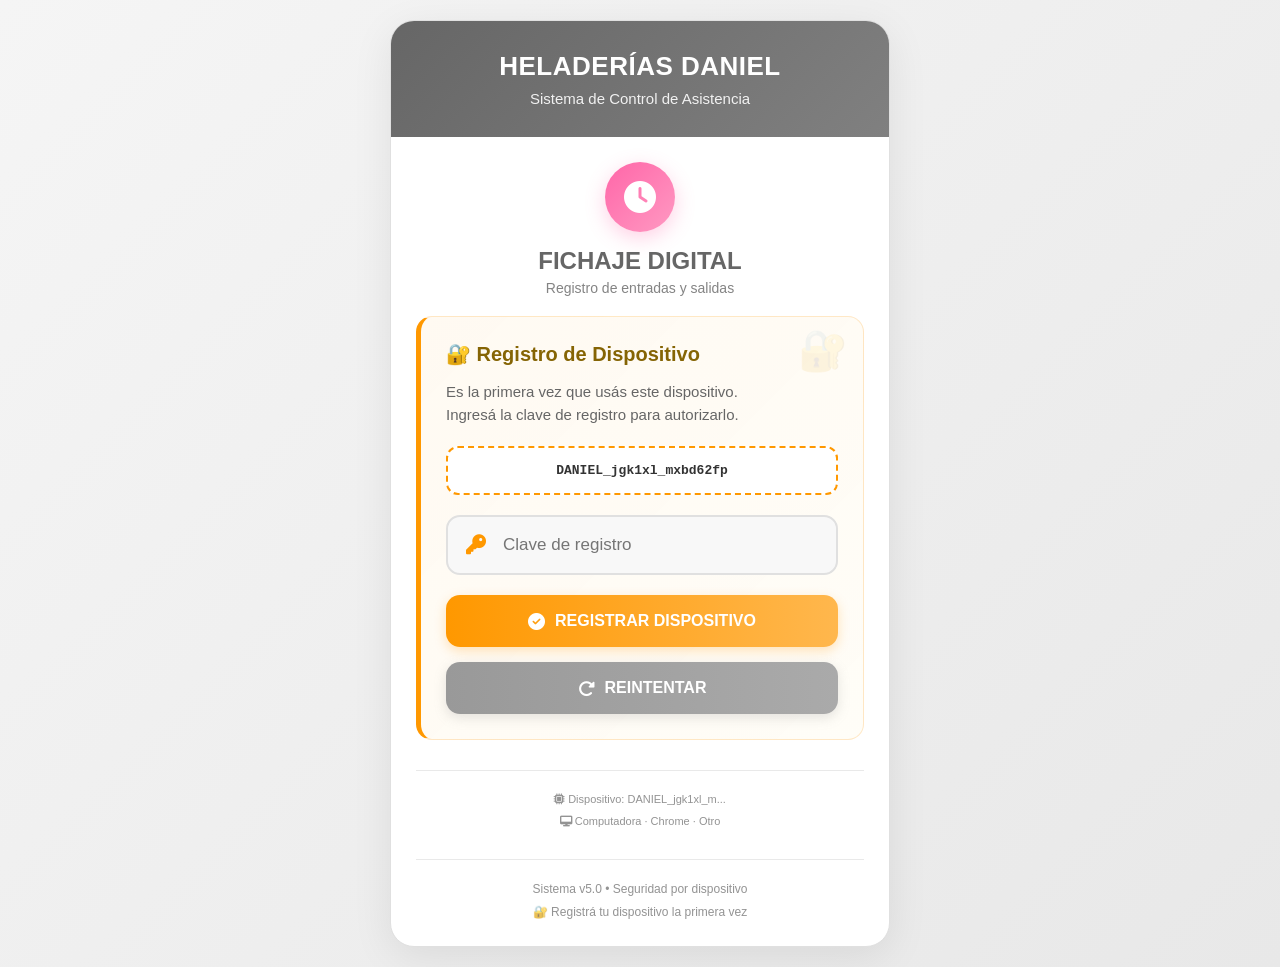
==== index.html @ f1479657 "Refactor HTML structure and improve styles" ====
<!DOCTYPE html>
<html>
<head>
    <title>Sistema de Fichaje - Heladerías Daniel</title>
    <meta name="viewport" content="width=device-width, initial-scale=1">
    <link rel="stylesheet" href="https://cdnjs.cloudflare.com/ajax/libs/font-awesome/6.4.0/css/all.min.css">
    <style>
        /* 🟢 TU MISMO CSS - SIN CAMBIOS */
        :root {
            --primary: #666666;      
            --secondary: #FF66A8;   
            --secondary-light: #FF99C2; 
            --accent: #FF3366;      
            --light: #FFFFFF;        
            --light-gray: #F8F8F8;   
            --medium-gray: #E0E0E0;  
            --dark: #333333;        
            --success: #4CAF50;      
            --warning: #FF9800;      
            --danger: #FF5252;       
            --shadow: rgba(0, 0, 0, 0.1);
        }
        
        * {
            margin: 0;
            padding: 0;
            box-sizing: border-box;
        }
        
        body {
            font-family: 'Segoe UI', Tahoma, Geneva, Verdana, sans-serif;
            background: linear-gradient(135deg, #f5f5f5 0%, #e8e8e8 100%);
            min-height: 100vh;
            padding: 20px;
            display: flex;
            justify-content: center;
            align-items: center;
        }
        
        .container {
            width: 100%;
            max-width: 500px;
            background: var(--light);
            border-radius: 24px;
            box-shadow: 0 10px 40px rgba(0, 0, 0, 0.08);
            overflow: hidden;
            border: 1px solid var(--medium-gray);
        }
        
        .header {
            background: linear-gradient(135deg, var(--primary) 0%, #808080 100%);
            color: white;
            padding: 30px 25px;
            text-align: center;
            position: relative;
        }
        
        .header h1 {
            font-size: 26px;
            margin-bottom: 8px;
            font-weight: 700;
            letter-spacing: 0.5px;
        }
        
        .header .subtitle {
            font-size: 15px;
            opacity: 0.9;
            font-weight: 300;
        }
        
        .content {
            padding: 0 25px 25px;
        }
        
        .logo {
            text-align: center;
            padding: 25px 25px 0;
            margin-bottom: 5px;
        }
        
        .logo-icon {
            background: linear-gradient(135deg, var(--secondary) 0%, var(--secondary-light) 100%);
            width: 70px;
            height: 70px;
            border-radius: 50%;
            display: flex;
            align-items: center;
            justify-content: center;
            margin: 0 auto 15px;
            box-shadow: 0 6px 20px rgba(255, 102, 168, 0.3);
        }
        
        .logo-icon i {
            font-size: 32px;
            color: white;
        }
        
        .logo h2 {
            color: var(--primary);
            font-size: 24px;
            margin-bottom: 5px;
            font-weight: 700;
        }
        
        .logo p {
            color: var(--primary);
            font-size: 14px;
            font-weight: 400;
            opacity: 0.8;
        }
        
        .screen {
            display: none;
        }
        
        .screen.active {
            display: block;
            animation: fadeIn 0.4s ease-out;
        }
        
        @keyframes fadeIn {
            from { opacity: 0; transform: translateY(10px); }
            to { opacity: 1; transform: translateY(0); }
        }
        
        .screen-title {
            text-align: center;
            margin-bottom: 25px;
            color: var(--dark);
            font-size: 18px;
            font-weight: 600;
            position: relative;
            padding-bottom: 12px;
        }
        
        .screen-title::after {
            content: "";
            position: absolute;
            bottom: 0;
            left: 50%;
            transform: translateX(-50%);
            width: 60px;
            height: 3px;
            background: linear-gradient(to right, var(--secondary), var(--secondary-light));
            border-radius: 2px;
        }
        
        .device-register-box {
            background: linear-gradient(135deg, rgba(255, 152, 0, 0.05) 0%, rgba(255, 193, 7, 0.03) 100%);
            border-radius: 16px;
            padding: 25px;
            margin: 20px 0 30px;
            border: 1px solid rgba(255, 152, 0, 0.2);
            position: relative;
            overflow: hidden;
            border-left: 5px solid var(--warning);
        }
        
        .device-register-box::before {
            content: "🔐";
            position: absolute;
            top: 10px;
            right: 15px;
            font-size: 40px;
            opacity: 0.1;
        }
        
        .device-register-box h3 {
            color: #856404;
            margin-bottom: 15px;
            font-size: 20px;
            font-weight: 700;
        }
        
        .device-register-box p {
            color: #666;
            margin-bottom: 20px;
            font-size: 15px;
            line-height: 1.5;
        }
        
        .device-id {
            font-family: monospace;
            background: var(--light);
            padding: 15px;
            border-radius: 12px;
            font-size: 13px;
            word-break: break-all;
            margin: 15px 0;
            border: 2px dashed var(--warning);
            color: var(--dark);
            text-align: center;
            font-weight: 600;
        }
        
        .clave-input-container {
            position: relative;
            margin: 20px 0;
        }
        
        .clave-input {
            width: 100%;
            padding: 18px 18px 18px 55px;
            font-size: 17px;
            border: 2px solid var(--medium-gray);
            border-radius: 14px;
            transition: all 0.3s;
            background: var(--light-gray);
            color: var(--dark);
        }
        
        .clave-input:focus {
            outline: none;
            border-color: var(--warning);
            box-shadow: 0 0 0 3px rgba(255, 152, 0, 0.2);
            background: white;
        }
        
        .clave-input-container i {
            position: absolute;
            left: 20px;
            top: 50%;
            transform: translateY(-50%);
            color: var(--warning);
            font-size: 20px;
        }
        
        .register-btn {
            width: 100%;
            padding: 17px;
            border: none;
            border-radius: 14px;
            background: linear-gradient(to right, var(--warning), #FFB74D);
            color: white;
            font-size: 16px;
            font-weight: 600;
            cursor: pointer;
            transition: all 0.3s ease;
            margin-top: 10px;
            display: flex;
            align-items: center;
            justify-content: center;
            box-shadow: 0 4px 12px rgba(255, 152, 0, 0.25);
        }
        
        .register-btn:hover:not(:disabled) {
            transform: translateY(-3px);
            box-shadow: 0 8px 20px rgba(255, 152, 0, 0.35);
            background: linear-gradient(to right, #F57C00, #FB8C00);
        }
        
        .register-btn i {
            margin-right: 10px;
            font-size: 17px;
        }
        
        .locales-grid {
            display: grid;
            grid-template-columns: 1fr;
            gap: 12px;
            margin-bottom: 30px;
        }
        
        .local-btn {
            width: 100%;
            padding: 18px;
            border: none;
            border-radius: 14px;
            background: var(--light-gray);
            color: var(--dark);
            font-size: 16px;
            font-weight: 600;
            cursor: pointer;
            transition: all 0.3s ease;
            display: flex;
            align-items: center;
            justify-content: flex-start;
            position: relative;
            overflow: hidden;
            box-shadow: 0 3px 8px var(--shadow);
            border-left: 5px solid var(--primary);
        }
        
        .local-btn:hover:not(:disabled) {
            background: white;
            transform: translateY(-3px);
            box-shadow: 0 6px 15px rgba(0, 0, 0, 0.12);
        }
        
        .local-btn .icon {
            background: rgba(102, 102, 102, 0.1);
            width: 45px;
            height: 45px;
            border-radius: 10px;
            display: flex;
            align-items: center;
            justify-content: center;
            margin-right: 15px;
            font-size: 20px;
            color: var(--primary);
            flex-shrink: 0;
        }
        
        .local-btn .local-info {
            text-align: left;
        }
        
        .local-btn .local-name {
            font-size: 17px;
            font-weight: 700;
            margin-bottom: 3px;
            color: var(--dark);
        }
        
        .local-btn .local-type {
            font-size: 12px;
            color: var(--primary);
            font-weight: 400;
        }
        
        .salida-section {
            margin-top: 30px;
            padding-top: 25px;
            border-top: 1px solid var(--medium-gray);
            position: relative;
        }
        
        .salida-section::before {
            content: "SALIDA";
            position: absolute;
            top: -12px;
            left: 50%;
            transform: translateX(-50%);
            background: var(--light);
            padding: 0 15px;
            color: var(--accent);
            font-size: 13px;
            font-weight: 700;
            letter-spacing: 1px;
        }
        
        .salida-btn {
            border-left: 5px solid var(--accent);
            background: linear-gradient(to right, rgba(255, 51, 102, 0.05), rgba(255, 51, 102, 0.02));
        }
        
        .salida-btn .icon {
            background: rgba(255, 51, 102, 0.15);
            color: var(--accent);
        }
        
        .salida-btn .local-name {
            color: var(--accent);
        }
        
        .salida-btn:hover:not(:disabled) {
            background: linear-gradient(to right, rgba(255, 51, 102, 0.1), rgba(255, 51, 102, 0.05));
        }
        
        .local-info-card {
            background: linear-gradient(135deg, rgba(102, 102, 102, 0.05) 0%, rgba(255, 102, 168, 0.03) 100%);
            padding: 20px;
            border-radius: 14px;
            text-align: center;
            margin-bottom: 25px;
            border: 1px solid var(--medium-gray);
            position: relative;
            overflow: hidden;
        }
        
        .local-info-card::before {
            content: "";
            position: absolute;
            top: 0;
            left: 0;
            width: 5px;
            height: 100%;
            background: linear-gradient(to bottom, var(--primary), var(--secondary));
        }
        
        .local-info-card.salida {
            background: linear-gradient(135deg, rgba(255, 51, 102, 0.05) 0%, rgba(255, 102, 168, 0.03) 100%);
            border: 1px solid rgba(255, 51, 102, 0.15);
        }
        
        .local-info-card.salida::before {
            background: linear-gradient(to bottom, var(--accent), var(--secondary));
        }
        
        .local-info-card h3 {
            font-size: 18px;
            margin-bottom: 5px;
            color: var(--dark);
        }
        
        .local-info-card .local-name {
            font-size: 22px;
            font-weight: 700;
            color: var(--primary);
            margin-bottom: 5px;
        }
        
        .local-info-card.salida .local-name {
            color: var(--accent);
        }
        
        .local-info-card .fichaje-type {
            display: inline-block;
            padding: 5px 15px;
            background: var(--primary);
            color: white;
            border-radius: 20px;
            font-size: 13px;
            font-weight: 600;
            margin-top: 5px;
            letter-spacing: 0.5px;
        }
        
        .local-info-card.salida .fichaje-type {
            background: var(--accent);
        }
        
        .input-group {
            margin: 25px 0;
        }
        
        .dni-label {
            display: block;
            margin-bottom: 10px;
            font-weight: 600;
            color: var(--dark);
            font-size: 15px;
            text-align: center;
        }
        
        .dni-input-container {
            position: relative;
        }
        
        .dni-input {
            width: 100%;
            padding: 18px 18px 18px 55px;
            font-size: 17px;
            border: 2px solid var(--medium-gray);
            border-radius: 14px;
            text-align: center;
            transition: all 0.3s;
            font-weight: 500;
            background: var(--light-gray);
            color: var(--dark);
        }
        
        .dni-input:focus {
            outline: none;
            border-color: var(--secondary);
            box-shadow: 0 0 0 3px rgba(255, 102, 168, 0.2);
            background: white;
        }
        
        .dni-input-container i {
            position: absolute;
            left: 20px;
            top: 50%;
            transform: translateY(-50%);
            color: var(--secondary);
            font-size: 20px;
        }
        
        .action-btn {
            width: 100%;
            padding: 17px;
            border: none;
            border-radius: 14px;
            background: linear-gradient(to right, var(--primary), #808080);
            color: white;
            font-size: 16px;
            font-weight: 600;
            cursor: pointer;
            transition: all 0.3s ease;
            margin-top: 10px;
            display: flex;
            align-items: center;
            justify-content: center;
            box-shadow: 0 4px 12px rgba(102, 102, 102, 0.25);
        }
        
        .action-btn:hover:not(:disabled) {
            transform: translateY(-3px);
            box-shadow: 0 8px 20px rgba(102, 102, 102, 0.35);
            background: linear-gradient(to right, #555555, #707070);
        }
        
        .action-btn:active:not(:disabled) {
            transform: translateY(-1px);
        }
        
        .action-btn:disabled {
            background: #cccccc;
            cursor: not-allowed;
            transform: none;
            box-shadow: none;
        }
        
        .action-btn i {
            margin-right: 10px;
            font-size: 17px;
        }
        
        .back-btn {
            background: linear-gradient(to right, #999999, #aaaaaa);
            box-shadow: 0 4px 12px rgba(153, 153, 153, 0.25);
            margin-top: 15px;
        }
        
        .back-btn:hover:not(:disabled) {
            background: linear-gradient(to right, #888888, #999999);
            box-shadow: 0 8px 20px rgba(153, 153, 153, 0.35);
        }
        
        .message {
            padding: 18px;
            margin: 20px 0;
            border-radius: 14px;
            text-align: center;
            font-size: 15px;
            display: none;
            line-height: 1.5;
            border-left: 5px solid transparent;
        }
        
        .message.success {
            background: rgba(76, 175, 80, 0.1);
            color: #1b5e20;
            border-left-color: var(--success);
            display: block;
        }
        
        .message.error {
            background: rgba(255, 82, 82, 0.1);
            color: #b71c1c;
            border-left-color: var(--danger);
            display: block;
        }
        
        .message.warning {
            background: rgba(255, 152, 0, 0.1);
            color: #856404;
            border-left-color: var(--warning);
            display: block;
        }
        
        .message.loading {
            background: rgba(255, 152, 0, 0.1);
            color: #e65100;
            border-left-color: var(--warning);
            display: block;
        }
        
        .device-info-footer {
            text-align: center;
            margin-top: 30px;
            padding-top: 20px;
            border-top: 1px solid var(--medium-gray);
            color: var(--primary);
            font-size: 11px;
            line-height: 1.5;
            opacity: 0.7;
            word-break: break-all;
        }
        
        .footer {
            text-align: center;
            margin-top: 30px;
            padding-top: 20px;
            border-top: 1px solid var(--medium-gray);
            color: var(--primary);
            font-size: 12px;
            line-height: 1.5;
            opacity: 0.7;
        }
        
        .footer p:first-child {
            margin-bottom: 5px;
        }
        
        @media (max-width: 600px) {
            .container {
                border-radius: 20px;
            }
            
            .header {
                padding: 25px 20px;
            }
            
            .header h1 {
                font-size: 22px;
            }
            
            .logo {
                padding: 20px 20px 0;
            }
            
            .content {
                padding: 0 20px 20px;
            }
            
            .local-btn {
                padding: 16px;
            }
            
            .dni-input,
            .clave-input {
                padding: 16px 16px 16px 50px;
                font-size: 16px;
            }
            
            .action-btn,
            .register-btn {
                padding: 16px;
            }
        }
        
        @media (max-width: 400px) {
            body {
                padding: 15px;
            }
            
            .header h1 {
                font-size: 20px;
            }
            
            .logo h2 {
                font-size: 22px;
            }
            
            .local-btn .local-name {
                font-size: 16px;
            }
        }
    </style>
</head>
<body>
    <div class="container">
        <div class="header">
            <h1>HELADERÍAS DANIEL</h1>
            <p class="subtitle">Sistema de Control de Asistencia</p>
        </div>
        
        <div class="content">
            <div class="logo">
                <div class="logo-icon">
                    <i class="fas fa-clock"></i>
                </div>
                <h2>FICHAJE DIGITAL</h2>
                <p>Registro de entradas y salidas</p>
            </div>
            
            <!-- Pantalla de registro de dispositivo -->
            <div id="screen-device-register" class="screen">
                <div class="device-register-box">
                    <h3>🔐 Registro de Dispositivo</h3>
                    <p>
                        Es la primera vez que usás este dispositivo.<br>
                        Ingresá la clave de registro para autorizarlo.
                    </p>
                    <div class="device-id" id="deviceIdDisplay">
                        Generando identificador...
                    </div>
                    <div class="clave-input-container">
                        <i class="fas fa-key"></i>
                        <input type="password" 
                               id="registro-clave" 
                               class="clave-input" 
                               placeholder="Clave de registro">
                    </div>
                    <button class="register-btn" onclick="registrarDispositivo()" id="btnRegistrar">
                        <i class="fas fa-check-circle"></i> REGISTRAR DISPOSITIVO
                    </button>
                    <button class="action-btn back-btn" onclick="recargarPagina()">
                        <i class="fas fa-redo-alt"></i> REINTENTAR
                    </button>
                </div>
            </div>
            
            <!-- Pantalla principal -->
            <div id="screen-home" class="screen">
                <h3 class="screen-title">Seleccioná tu local</h3>
                
                <div class="locales-grid">
                    <button class="local-btn" onclick="selectLocal('lacroze')" id="btn-lacroze">
                        <div class="icon">
                            <i class="fas fa-store"></i>
                        </div>
                        <div class="local-info">
                            <div class="local-name">LACROZE</div>
                            <div class="local-type">Registrar entrada</div>
                        </div>
                    </button>
                    
                    <button class="local-btn" onclick="selectLocal('palermo')" id="btn-palermo">
                        <div class="icon">
                            <i class="fas fa-store"></i>
                        </div>
                        <div class="local-info">
                            <div class="local-name">PALERMO</div>
                            <div class="local-type">Registrar entrada</div>
                        </div>
                    </button>
                    
                    <button class="local-btn" onclick="selectLocal('saavedra')" id="btn-saavedra">
                        <div class="icon">
                            <i class="fas fa-store"></i>
                        </div>
                        <div class="local-info">
                            <div class="local-name">SAAVEDRA</div>
                            <div class="local-type">Registrar entrada</div>
                        </div>
                    </button>
                </div>
                
                <div class="salida-section">
                    <button class="local-btn salida-btn" onclick="selectSalida()" id="btn-salida">
                        <div class="icon">
                            <i class="fas fa-sign-out-alt"></i>
                        </div>
                        <div class="local-info">
                            <div class="local-name">REGISTRAR SALIDA</div>
                            <div class="local-type">Desde cualquier lugar</div>
                        </div>
                    </button>
                </div>
            </div>
            
            <!-- Pantalla de ingreso de DNI -->
            <div id="screen-dni" class="screen">
                <div class="local-info-card" id="local-info">
                    <h3>Fichaje de <span id="fichaje-type">ENTRADA</span></h3>
                    <div class="local-name" id="current-local">LACROZE</div>
                    <div class="fichaje-type" id="type-badge">ENTRADA</div>
                </div>
                
                <div class="input-group">
                    <label class="dni-label" for="dni-input">Ingresá tu número de DNI</label>
                    <div class="dni-input-container">
                        <i class="fas fa-id-card"></i>
                        <input type="number" 
                               id="dni-input" 
                               class="dni-input" 
                               placeholder="Ej: 35286339"
                               onkeypress="return event.charCode >= 48 && event.charCode <= 57">
                    </div>
                </div>
                
                <button class="action-btn" id="submit-btn" onclick="submitFichaje()">
                    <i class="fas fa-check-circle"></i> CONFIRMAR FICHAJE
                </button>
                
                <button class="action-btn back-btn" onclick="goBack()">
                    <i class="fas fa-arrow-left"></i> VOLVER ATRÁS
                </button>
            </div>
            
            <div id="message" class="message"></div>
            
            <!-- Footer con información del dispositivo -->
            <div id="device-info-footer" class="device-info-footer">
                <div style="margin-bottom: 5px;">
                    <i class="fas fa-microchip"></i> Dispositivo: <span id="device-id-short">Verificando...</span>
                </div>
                <div id="device-details"></div>
            </div>
            
            <div class="footer">
                <p>Sistema v5.0 • Seguridad por dispositivo</p>
                <p>🔐 Registrá tu dispositivo la primera vez</p>
            </div>
        </div>
    </div>

    <script>
        // ============================================
        // CONFIGURACIÓN
        // ============================================
        
        const SCRIPT_URL = "https://script.google.com/macros/s/AKfycbyQVKHBWJRI42wGyPEL5sy5w6NcVKGCVHWT6HqPSTq_pK4RmPb_hPjXRqwEeFQSBr8I/exec";
        
        // ============================================
        // ESTADO DE LA APLICACIÓN
        // ============================================
        
        let deviceId = null;
        let dispositivoAutorizado = false;
        let currentLocal = '';
        let currentType = 'entrada';
        
        // ============================================
        // GENERAR ID ÚNICO DEL DISPOSITIVO
        // ============================================
        
        function generarDeviceId() {
            try {
                let stored = localStorage.getItem('heladerias_device_id');
                if (stored && stored !== 'pending' && stored !== 'unknown' && stored.length > 10) {
                    return stored;
                }
                
                const screen = `${window.screen.width}x${window.screen.height}x${window.screen.colorDepth}`;
                const timezone = Intl.DateTimeFormat().resolvedOptions().timeZone;
                const language = navigator.language;
                const platform = navigator.platform || 'unknown';
                const hardware = navigator.hardwareConcurrency || 'unknown';
                const memory = navigator.deviceMemory || 'unknown';
                const userAgent = navigator.userAgent;
                
                const fingerprint = [
                    screen, timezone, language, platform, hardware, memory,
                    new Date().getTimezoneOffset(), userAgent
                ].join('|');
                
                let hash = 0;
                for (let i = 0; i < fingerprint.length; i++) {
                    const char = fingerprint.charCodeAt(i);
                    hash = ((hash << 5) - hash) + char;
                    hash = hash & hash;
                }
                
                const newDeviceId = `DANIEL_${Math.abs(hash).toString(36)}_${Date.now().toString(36)}`;
                localStorage.setItem('heladerias_device_id', newDeviceId);
                return newDeviceId;
                
            } catch (error) {
                console.error('Error:', error);
                return `DANIEL_${Date.now()}_${Math.random().toString(36).substr(2, 9)}`;
            }
        }
        
        // ============================================
        // DETECTAR INFORMACIÓN DEL DISPOSITIVO
        // ============================================
        
        function detectDeviceInfo() {
            const userAgent = navigator.userAgent;
            let deviceInfo = {
                tipo: '',
                marca: '',
                navegador: '',
                sistemaOperativo: ''
            };
            
            if (/mobile/i.test(userAgent)) {
                deviceInfo.tipo = 'Celular';
                if (/samsung/i.test(userAgent)) deviceInfo.marca = 'Samsung';
                else if (/iphone|ipod/i.test(userAgent)) deviceInfo.marca = 'iPhone';
                else if (/huawei/i.test(userAgent)) deviceInfo.marca = 'Huawei';
                else if (/xiaomi|redmi|poco/i.test(userAgent)) deviceInfo.marca = 'Xiaomi';
                else if (/motorola/i.test(userAgent)) deviceInfo.marca = 'Motorola';
                else deviceInfo.marca = 'Otro celular';
            } else if (/tablet|ipad/i.test(userAgent)) {
                deviceInfo.tipo = 'Tablet';
                deviceInfo.marca = /ipad/i.test(userAgent) ? 'iPad' : 'Tablet Android';
            } else {
                deviceInfo.tipo = 'Computadora';
                deviceInfo.marca = window.screen.width < 1440 ? 'Laptop' : 'PC Escritorio';
            }
            
            if (/chrome/i.test(userAgent) && !/edg/i.test(userAgent)) deviceInfo.navegador = 'Chrome';
            else if (/firefox/i.test(userAgent)) deviceInfo.navegador = 'Firefox';
            else if (/safari/i.test(userAgent) && !/chrome/i.test(userAgent)) deviceInfo.navegador = 'Safari';
            else if (/edg/i.test(userAgent)) deviceInfo.navegador = 'Edge';
            else deviceInfo.navegador = 'Otro';
            
            if (/windows/i.test(userAgent)) {
                deviceInfo.sistemaOperativo = /windows nt 10/i.test(userAgent) ? 'Windows 10/11' : 'Windows';
            } else if (/macintosh|mac os x/i.test(userAgent)) {
                deviceInfo.sistemaOperativo = 'macOS';
            } else if (/android/i.test(userAgent)) {
                deviceInfo.sistemaOperativo = 'Android';
            } else if (/ios|iphone os/i.test(userAgent)) {
                deviceInfo.sistemaOperativo = 'iOS';
            } else {
                deviceInfo.sistemaOperativo = 'Otro';
            }
            
            return deviceInfo;
        }
        
        // ============================================
        // OBTENER IP PÚBLICA
        // ============================================
        
        async function obtenerIP() {
            try {
                const response = await fetch('https://api.ipify.org?format=json');
                const data = await response.json();
                return data.ip;
            } catch (error) {
                console.error('Error obteniendo IP:', error);
                return 'No detectada';
            }
        }
        
        // ============================================
        // VALIDAR DISPOSITIVO
        // ============================================
        
        async function validarDispositivo() {
            try {
                mostrarLoading('btnRegistrar', 'Verificando dispositivo...');
                
                deviceId = generarDeviceId();
                actualizarInfoDispositivo();
                
                const registrado = localStorage.getItem('heladerias_device_registered');
                if (registrado === 'true') {
                    dispositivoAutorizado = true;
                    ocultarPantallaRegistro();
                    return true;
                }
                
                dispositivoAutorizado = false;
                mostrarPantallaRegistro();
                return false;
                
            } catch (error) {
                console.error('Error:', error);
                dispositivoAutorizado = false;
                mostrarPantallaRegistro();
                return false;
            } finally {
                ocultarLoading('btnRegistrar', 'REGISTRAR DISPOSITIVO');
            }
        }
        
        // ============================================
        // 🟢 REGISTRAR DISPOSITIVO - CON FORMDATA (COMO ANTES)
        // ============================================
        
        async function registrarDispositivo() {
            const clave = document.getElementById('registro-clave').value;
            
            if (!clave) {
                showMessage('❌ Ingresá la clave de registro', 'warning');
                return;
            }
            
            try {
                mostrarLoading('btnRegistrar', 'Registrando dispositivo...');
                
                const ip = await obtenerIP();
                const deviceInfo = detectDeviceInfo();
                
                // ✅ VOLVEMOS A FORMDATA - FUNCIONA CON APPS SCRIPT
                const formData = new FormData();
                formData.append('action', 'registrarDispositivo');
                formData.append('device_id', deviceId);
                formData.append('clave_registro', clave);
                formData.append('ip_publica', ip);
                formData.append('dispositivo_tipo', deviceInfo.tipo);
                formData.append('dispositivo_marca', deviceInfo.marca);
                formData.append('navegador', deviceInfo.navegador);
                formData.append('sistema_operativo', deviceInfo.sistemaOperativo);
                
                const response = await fetch(SCRIPT_URL, {
                    method: 'POST',
                    body: formData  // 👈 SIN mode, SIN headers
                });
                
                const data = await response.json(); // ✅ PODEMOS LEER LA RESPUESTA
                
                if (data.success) {
                    dispositivoAutorizado = true;
                    localStorage.setItem('heladerias_device_registered', 'true');
                    showMessage('✅ Dispositivo registrado correctamente', 'success');
                    
                    setTimeout(() => {
                        ocultarPantallaRegistro();
                        hideMessage();
                    }, 2000);
                } else {
                    showMessage(data.error || '❌ Error al registrar dispositivo', 'error');
                }
                
            } catch (error) {
                console.error('Error:', error);
                showMessage('❌ Error de conexión. Verificá tu internet.', 'error');
            } finally {
                ocultarLoading('btnRegistrar', 'REGISTRAR DISPOSITIVO');
            }
        }
        
        // ============================================
        // 🟢 FICHAJE - CON FORMDATA (COMO ANTES)
        // ============================================
        
        async function submitFichaje() {
            if (!dispositivoAutorizado) {
                showMessage('🔐 Dispositivo no autorizado. Registralo primero.', 'warning');
                goBack();
                return;
            }
            
            const dni = document.getElementById('dni-input').value.trim();
            
            if (!dni || !/^\d{7,8}$/.test(dni)) {
                showMessage('❌ DNI inválido. Debe tener 7 u 8 números.', 'error');
                return;
            }
            
            const submitBtn = document.getElementById('submit-btn');
            submitBtn.disabled = true;
            submitBtn.innerHTML = '<i class="fas fa-spinner fa-spin"></i> ENVIANDO...';
            
            showMessage('⏳ Procesando tu fichaje...', 'loading');
            
            const deviceInfo = detectDeviceInfo();
            const ip = await obtenerIP();
            
            // ✅ VOLVEMOS A FORMDATA - FUNCIONA CON APPS SCRIPT
            const formData = new FormData();
            formData.append('dni', dni);
            formData.append('tipo', currentType);
            formData.append('local', currentLocal);
            formData.append('device_id', deviceId);
            formData.append('ip_publica', ip);
            formData.append('dispositivo_tipo', deviceInfo.tipo);
            formData.append('dispositivo_marca', deviceInfo.marca);
            formData.append('navegador', deviceInfo.navegador);
            formData.append('sistema_operativo', deviceInfo.sistemaOperativo);
            
            try {
                const response = await fetch(SCRIPT_URL, {
                    method: 'POST',
                    body: formData  // 👈 SIN mode, SIN headers
                });
                
                const data = await response.json(); // ✅ PODEMOS LEER LA RESPUESTA
                
                if (data.success) {
                    let message = `✅ ${data.message}`;
                    if (data.horas) {
                        message += `<br><small>Horas trabajadas: ${data.horas}</small>`;
                    }
                    showMessage(message, 'success');
                    
                    setTimeout(() => {
                        goBack();
                        submitBtn.disabled = false;
                        submitBtn.innerHTML = '<i class="fas fa-check-circle"></i> CONFIRMAR FICHAJE';
                        document.getElementById('dni-input').value = '';
                    }, 2000);
                } else {
                    showMessage(data.error || '❌ Error en el fichaje', 'error');
                    submitBtn.disabled = false;
                    submitBtn.innerHTML = '<i class="fas fa-check-circle"></i> CONFIRMAR FICHAJE';
                }
                
            } catch (error) {
                console.error('Error:', error);
                showMessage('❌ Error de conexión. Intentá nuevamente.', 'error');
                submitBtn.disabled = false;
                submitBtn.innerHTML = '<i class="fas fa-check-circle"></i> CONFIRMAR FICHAJE';
            }
        }
        
        // ============================================
        // FUNCIONES DE UI (TODO IGUAL)
        // ============================================
        
        function mostrarPantallaRegistro() {
            document.getElementById('screen-home').classList.remove('active');
            document.getElementById('screen-dni').classList.remove('active');
            document.getElementById('screen-device-register').classList.add('active');
            
            const deviceIdDisplay = document.getElementById('deviceIdDisplay');
            if (deviceIdDisplay) {
                deviceIdDisplay.textContent = deviceId || generarDeviceId();
            }
            deshabilitarBotonesFichaje(true);
        }
        
        function ocultarPantallaRegistro() {
            document.getElementById('screen-device-register').classList.remove('active');
            document.getElementById('screen-home').classList.add('active');
            deshabilitarBotonesFichaje(false);
        }
        
        function deshabilitarBotonesFichaje(disabled) {
            const btns = ['btn-lacroze', 'btn-palermo', 'btn-saavedra', 'btn-salida'];
            btns.forEach(id => {
                const btn = document.getElementById(id);
                if (btn) btn.disabled = disabled;
            });
        }
        
        function mostrarLoading(buttonId, texto) {
            const btn = document.getElementById(buttonId);
            if (btn) {
                btn.innerHTML = `<i class="fas fa-spinner fa-spin"></i> ${texto}`;
                btn.disabled = true;
            }
        }
        
        function ocultarLoading(buttonId, texto) {
            const btn = document.getElementById(buttonId);
            if (btn) {
                btn.innerHTML = `<i class="fas fa-check-circle"></i> ${texto}`;
                btn.disabled = false;
            }
        }
        
        function actualizarInfoDispositivo() {
            const deviceIdShort = document.getElementById('device-id-short');
            if (deviceIdShort) {
                const id = deviceId || 'No disponible';
                deviceIdShort.textContent = id.substring(0, 15) + '...';
            }
            
            const deviceDetails = document.getElementById('device-details');
            if (deviceDetails) {
                const info = detectDeviceInfo();
                deviceDetails.innerHTML = `
                    <i class="fas fa-${info.tipo === 'Computadora' ? 'desktop' : 'mobile-alt'}"></i> 
                    ${info.tipo} · ${info.navegador} · ${info.sistemaOperativo}
                `;
            }
        }
        
        function recargarPagina() {
            location.reload();
        }
        
        function selectLocal(local) {
            if (!dispositivoAutorizado) {
                showMessage('🔐 Dispositivo no autorizado. Registralo primero.', 'warning');
                return;
            }
            
            currentLocal = local;
            currentType = 'entrada';
            
            const localNames = { 'lacroze': 'LACROZE', 'palermo': 'PALERMO', 'saavedra': 'SAAVEDRA' };
            
            const localInfoCard = document.getElementById('local-info');
            localInfoCard.className = 'local-info-card';
            localInfoCard.innerHTML = `
                <h3>Fichaje de <span id="fichaje-type">ENTRADA</span></h3>
                <div class="local-name" id="current-local">${localNames[local]}</div>
                <div class="fichaje-type" id="type-badge">ENTRADA</div>
            `;
            
            showScreen('screen-dni');
            document.getElementById('dni-input').value = '';
            document.getElementById('dni-input').focus();
            hideMessage();
        }
        
        function selectSalida() {
            if (!dispositivoAutorizado) {
                showMessage('🔐 Dispositivo no autorizado. Registralo primero.', 'warning');
                return;
            }
            
            currentLocal = 'general';
            currentType = 'salida';
            
            const localInfoCard = document.getElementById('local-info');
            localInfoCard.className = 'local-info-card salida';
            localInfoCard.innerHTML = `
                <h3>Fichaje de <span id="fichaje-type">SALIDA</span></h3>
                <div class="local-name" id="current-local">DESDE CUALQUIER LUGAR</div>
                <div class="fichaje-type" id="type-badge">SALIDA</div>
            `;
            
            showScreen('screen-dni');
            document.getElementById('dni-input').value = '';
            document.getElementById('dni-input').focus();
            hideMessage();
        }
        
        function goBack() {
            showScreen('screen-home');
            hideMessage();
        }
        
        function showScreen(screenId) {
            document.querySelectorAll('.screen').forEach(screen => {
                screen.classList.remove('active');
            });
            document.getElementById(screenId).classList.add('active');
        }
        
        function showMessage(text, type) {
            const messageDiv = document.getElementById('message');
            messageDiv.innerHTML = text;
            messageDiv.className = `message ${type}`;
        }
        
        function hideMessage() {
            const messageDiv = document.getElementById('message');
            messageDiv.className = 'message';
            messageDiv.innerHTML = '';
        }
        
        // ============================================
        // INICIALIZACIÓN
        // ============================================
        
        async function inicializar() {
            deviceId = generarDeviceId();
            actualizarInfoDispositivo();
            await validarDispositivo();
            
            const dniInput = document.getElementById('dni-input');
            if (dniInput) {
                dniInput.addEventListener('keypress', function(event) {
                    if (event.key === 'Enter') submitFichaje();
                });
                dniInput.addEventListener('input', function(event) {
                    this.value = this.value.replace(/[^0-9]/g, '');
                });
            }
            
            const claveInput = document.getElementById('registro-clave');
            if (claveInput) {
                claveInput.addEventListener('keypress', function(event) {
                    if (event.key === 'Enter') registrarDispositivo();
                });
            }
        }
        
        window.onload = inicializar;
    </script>
</body>
</html>
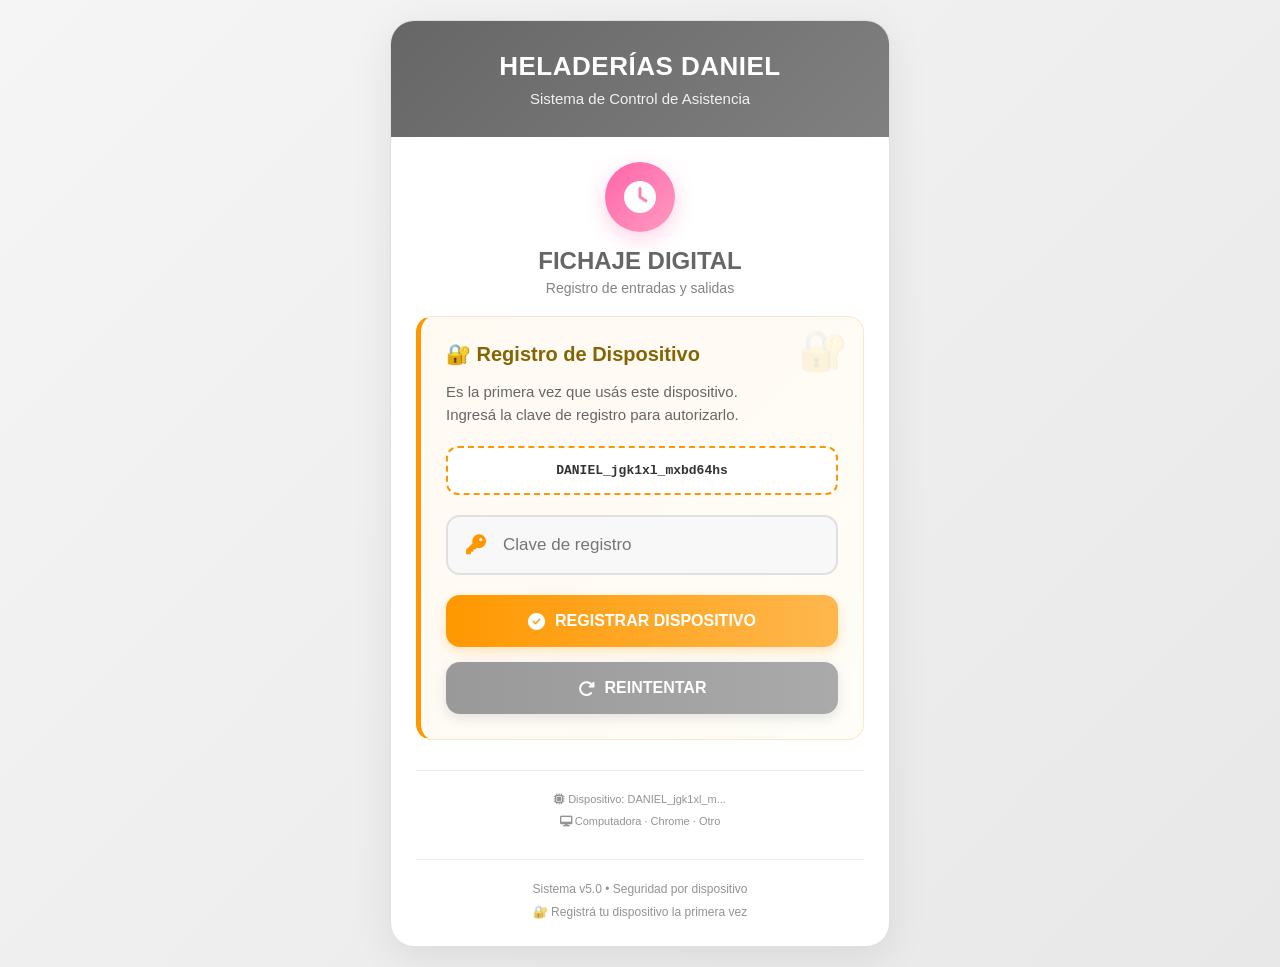
==== commit eb19e0cc: "Update SCRIPT_URL to new Google Script endpoint" ====
--- a/index.html
+++ b/index.html
@@ -782,7 +782,7 @@
         // CONFIGURACIÓN
         // ============================================
         
-        const SCRIPT_URL = "https://script.google.com/macros/s/AKfycbyQVKHBWJRI42wGyPEL5sy5w6NcVKGCVHWT6HqPSTq_pK4RmPb_hPjXRqwEeFQSBr8I/exec";
+        const SCRIPT_URL = "https://script.google.com/macros/s/AKfycbyO0ZJeyK1eUBI-9D8xTQyxge2sy_dV8iIXWEW5wDoKm5LWeASt0bfXKCgkj8joZ4PD/exec";
         
         // ============================================
         // ESTADO DE LA APLICACIÓN
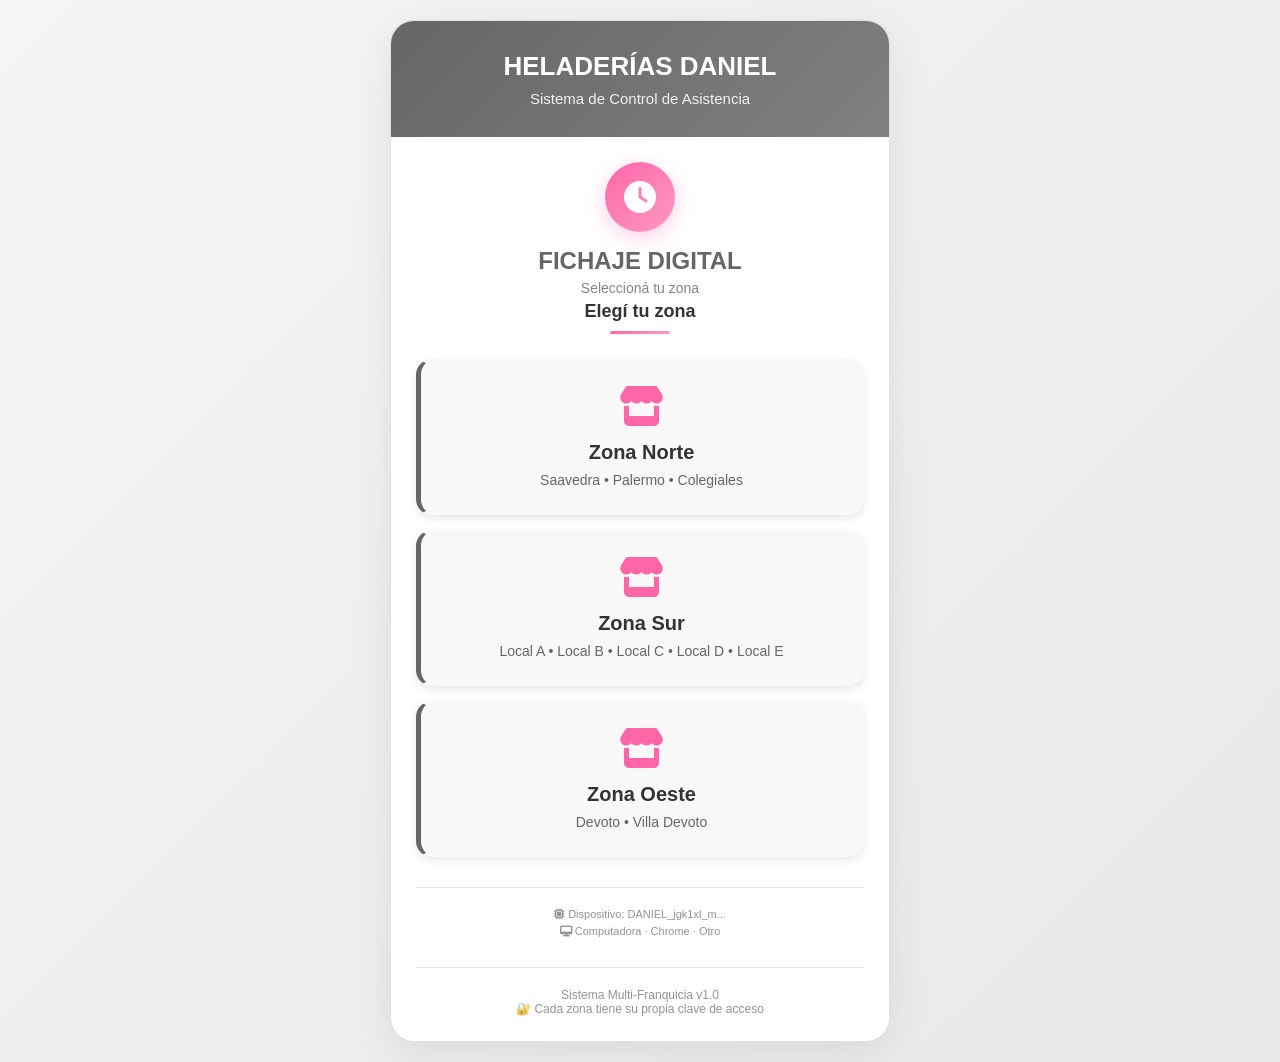
==== commit b4837feb: "Update print statement from 'Hello' to 'Goodbye'" ====
--- a/index.html
+++ b/index.html
@@ -21,11 +21,7 @@
             --shadow: rgba(0, 0, 0, 0.1);
         }
         
-        * {
-            margin: 0;
-            padding: 0;
-            box-sizing: border-box;
-        }
+        * { margin: 0; padding: 0; box-sizing: border-box; }
         
         body {
             font-family: 'Segoe UI', Tahoma, Geneva, Verdana, sans-serif;
@@ -52,25 +48,12 @@
             color: white;
             padding: 30px 25px;
             text-align: center;
-            position: relative;
-        }
-        
-        .header h1 {
-            font-size: 26px;
-            margin-bottom: 8px;
-            font-weight: 700;
-            letter-spacing: 0.5px;
-        }
-        
-        .header .subtitle {
-            font-size: 15px;
-            opacity: 0.9;
-            font-weight: 300;
-        }
-        
-        .content {
-            padding: 0 25px 25px;
-        }
+        }
+        
+        .header h1 { font-size: 26px; margin-bottom: 8px; font-weight: 700; }
+        .header .subtitle { font-size: 15px; opacity: 0.9; font-weight: 300; }
+        
+        .content { padding: 0 25px 25px; }
         
         .logo {
             text-align: center;
@@ -80,43 +63,18 @@
         
         .logo-icon {
             background: linear-gradient(135deg, var(--secondary) 0%, var(--secondary-light) 100%);
-            width: 70px;
-            height: 70px;
-            border-radius: 50%;
-            display: flex;
-            align-items: center;
-            justify-content: center;
+            width: 70px; height: 70px; border-radius: 50%;
+            display: flex; align-items: center; justify-content: center;
             margin: 0 auto 15px;
             box-shadow: 0 6px 20px rgba(255, 102, 168, 0.3);
         }
         
-        .logo-icon i {
-            font-size: 32px;
-            color: white;
-        }
-        
-        .logo h2 {
-            color: var(--primary);
-            font-size: 24px;
-            margin-bottom: 5px;
-            font-weight: 700;
-        }
-        
-        .logo p {
-            color: var(--primary);
-            font-size: 14px;
-            font-weight: 400;
-            opacity: 0.8;
-        }
-        
-        .screen {
-            display: none;
-        }
-        
-        .screen.active {
-            display: block;
-            animation: fadeIn 0.4s ease-out;
-        }
+        .logo-icon i { font-size: 32px; color: white; }
+        .logo h2 { color: var(--primary); font-size: 24px; margin-bottom: 5px; font-weight: 700; }
+        .logo p { color: var(--primary); font-size: 14px; opacity: 0.8; }
+        
+        .screen { display: none; }
+        .screen.active { display: block; animation: fadeIn 0.4s ease-out; }
         
         @keyframes fadeIn {
             from { opacity: 0; transform: translateY(10px); }
@@ -145,60 +103,89 @@
             border-radius: 2px;
         }
         
-        .device-register-box {
-            background: linear-gradient(135deg, rgba(255, 152, 0, 0.05) 0%, rgba(255, 193, 7, 0.03) 100%);
+        /* 🟢 ESTILOS PARA ZONAS/FRANQUICIAS */
+        .zonas-grid {
+            display: grid;
+            grid-template-columns: 1fr;
+            gap: 15px;
+            margin: 20px 0;
+        }
+        
+        .zona-card {
+            background: var(--light-gray);
             border-radius: 16px;
-            padding: 25px;
-            margin: 20px 0 30px;
-            border: 1px solid rgba(255, 152, 0, 0.2);
-            position: relative;
-            overflow: hidden;
-            border-left: 5px solid var(--warning);
-        }
-        
-        .device-register-box::before {
-            content: "🔐";
-            position: absolute;
-            top: 10px;
-            right: 15px;
+            padding: 25px 20px;
+            text-align: center;
+            cursor: pointer;
+            transition: all 0.3s ease;
+            border: 2px solid transparent;
+            border-left: 5px solid var(--primary);
+            box-shadow: 0 3px 8px var(--shadow);
+        }
+        
+        .zona-card:hover {
+            transform: translateY(-3px);
+            box-shadow: 0 8px 20px rgba(0,0,0,0.12);
+            background: white;
+            border-color: var(--secondary-light);
+        }
+        
+        .zona-card i {
             font-size: 40px;
-            opacity: 0.1;
-        }
-        
-        .device-register-box h3 {
-            color: #856404;
+            color: var(--secondary);
             margin-bottom: 15px;
+        }
+        
+        .zona-card h3 {
             font-size: 20px;
+            color: var(--dark);
+            margin-bottom: 8px;
             font-weight: 700;
         }
         
-        .device-register-box p {
+        .zona-card p {
+            color: var(--primary);
+            font-size: 14px;
+        }
+        
+        /* 🟢 PANTALLA DE LOGIN POR ZONA */
+        .login-box {
+            background: linear-gradient(135deg, rgba(102, 102, 102, 0.05) 0%, rgba(255, 102, 168, 0.03) 100%);
+            border-radius: 16px;
+            padding: 30px 25px;
+            margin: 20px 0;
+            border-left: 5px solid var(--secondary);
+            text-align: center;
+        }
+        
+        .login-box i {
+            font-size: 50px;
+            color: var(--secondary);
+            margin-bottom: 15px;
+        }
+        
+        .login-box h2 {
+            color: var(--dark);
+            margin-bottom: 10px;
+            font-size: 22px;
+        }
+        
+        .login-box p {
             color: #666;
+            margin-bottom: 25px;
+        }
+        
+        .franquicia-nombre {
+            font-size: 24px;
+            font-weight: 700;
+            color: var(--secondary);
             margin-bottom: 20px;
-            font-size: 15px;
-            line-height: 1.5;
-        }
-        
-        .device-id {
-            font-family: monospace;
-            background: var(--light);
-            padding: 15px;
-            border-radius: 12px;
-            font-size: 13px;
-            word-break: break-all;
-            margin: 15px 0;
-            border: 2px dashed var(--warning);
-            color: var(--dark);
-            text-align: center;
-            font-weight: 600;
-        }
-        
-        .clave-input-container {
-            position: relative;
-            margin: 20px 0;
-        }
-        
-        .clave-input {
+        }
+        
+        /* 🟢 MISMOS ESTILOS DE BOTONES Y FORMULARIOS */
+        .clave-input-container, .dni-input-container { position: relative; margin: 20px 0; }
+        
+        .clave-input, .dni-input {
             width: 100%;
             padding: 18px 18px 18px 55px;
             font-size: 17px;
@@ -206,258 +193,16 @@
             border-radius: 14px;
             transition: all 0.3s;
             background: var(--light-gray);
-            color: var(--dark);
-        }
-        
-        .clave-input:focus {
-            outline: none;
-            border-color: var(--warning);
-            box-shadow: 0 0 0 3px rgba(255, 152, 0, 0.2);
-            background: white;
-        }
-        
-        .clave-input-container i {
-            position: absolute;
-            left: 20px;
-            top: 50%;
-            transform: translateY(-50%);
-            color: var(--warning);
-            font-size: 20px;
-        }
-        
-        .register-btn {
-            width: 100%;
-            padding: 17px;
-            border: none;
-            border-radius: 14px;
-            background: linear-gradient(to right, var(--warning), #FFB74D);
-            color: white;
-            font-size: 16px;
-            font-weight: 600;
-            cursor: pointer;
-            transition: all 0.3s ease;
-            margin-top: 10px;
-            display: flex;
-            align-items: center;
-            justify-content: center;
-            box-shadow: 0 4px 12px rgba(255, 152, 0, 0.25);
-        }
-        
-        .register-btn:hover:not(:disabled) {
-            transform: translateY(-3px);
-            box-shadow: 0 8px 20px rgba(255, 152, 0, 0.35);
-            background: linear-gradient(to right, #F57C00, #FB8C00);
-        }
-        
-        .register-btn i {
-            margin-right: 10px;
-            font-size: 17px;
-        }
-        
-        .locales-grid {
-            display: grid;
-            grid-template-columns: 1fr;
-            gap: 12px;
-            margin-bottom: 30px;
-        }
-        
-        .local-btn {
-            width: 100%;
-            padding: 18px;
-            border: none;
-            border-radius: 14px;
-            background: var(--light-gray);
-            color: var(--dark);
-            font-size: 16px;
-            font-weight: 600;
-            cursor: pointer;
-            transition: all 0.3s ease;
-            display: flex;
-            align-items: center;
-            justify-content: flex-start;
-            position: relative;
-            overflow: hidden;
-            box-shadow: 0 3px 8px var(--shadow);
-            border-left: 5px solid var(--primary);
-        }
-        
-        .local-btn:hover:not(:disabled) {
-            background: white;
-            transform: translateY(-3px);
-            box-shadow: 0 6px 15px rgba(0, 0, 0, 0.12);
-        }
-        
-        .local-btn .icon {
-            background: rgba(102, 102, 102, 0.1);
-            width: 45px;
-            height: 45px;
-            border-radius: 10px;
-            display: flex;
-            align-items: center;
-            justify-content: center;
-            margin-right: 15px;
-            font-size: 20px;
-            color: var(--primary);
-            flex-shrink: 0;
-        }
-        
-        .local-btn .local-info {
-            text-align: left;
-        }
-        
-        .local-btn .local-name {
-            font-size: 17px;
-            font-weight: 700;
-            margin-bottom: 3px;
-            color: var(--dark);
-        }
-        
-        .local-btn .local-type {
-            font-size: 12px;
-            color: var(--primary);
-            font-weight: 400;
-        }
-        
-        .salida-section {
-            margin-top: 30px;
-            padding-top: 25px;
-            border-top: 1px solid var(--medium-gray);
-            position: relative;
-        }
-        
-        .salida-section::before {
-            content: "SALIDA";
-            position: absolute;
-            top: -12px;
-            left: 50%;
-            transform: translateX(-50%);
-            background: var(--light);
-            padding: 0 15px;
-            color: var(--accent);
-            font-size: 13px;
-            font-weight: 700;
-            letter-spacing: 1px;
-        }
-        
-        .salida-btn {
-            border-left: 5px solid var(--accent);
-            background: linear-gradient(to right, rgba(255, 51, 102, 0.05), rgba(255, 51, 102, 0.02));
-        }
-        
-        .salida-btn .icon {
-            background: rgba(255, 51, 102, 0.15);
-            color: var(--accent);
-        }
-        
-        .salida-btn .local-name {
-            color: var(--accent);
-        }
-        
-        .salida-btn:hover:not(:disabled) {
-            background: linear-gradient(to right, rgba(255, 51, 102, 0.1), rgba(255, 51, 102, 0.05));
-        }
-        
-        .local-info-card {
-            background: linear-gradient(135deg, rgba(102, 102, 102, 0.05) 0%, rgba(255, 102, 168, 0.03) 100%);
-            padding: 20px;
-            border-radius: 14px;
-            text-align: center;
-            margin-bottom: 25px;
-            border: 1px solid var(--medium-gray);
-            position: relative;
-            overflow: hidden;
-        }
-        
-        .local-info-card::before {
-            content: "";
-            position: absolute;
-            top: 0;
-            left: 0;
-            width: 5px;
-            height: 100%;
-            background: linear-gradient(to bottom, var(--primary), var(--secondary));
-        }
-        
-        .local-info-card.salida {
-            background: linear-gradient(135deg, rgba(255, 51, 102, 0.05) 0%, rgba(255, 102, 168, 0.03) 100%);
-            border: 1px solid rgba(255, 51, 102, 0.15);
-        }
-        
-        .local-info-card.salida::before {
-            background: linear-gradient(to bottom, var(--accent), var(--secondary));
-        }
-        
-        .local-info-card h3 {
-            font-size: 18px;
-            margin-bottom: 5px;
-            color: var(--dark);
-        }
-        
-        .local-info-card .local-name {
-            font-size: 22px;
-            font-weight: 700;
-            color: var(--primary);
-            margin-bottom: 5px;
-        }
-        
-        .local-info-card.salida .local-name {
-            color: var(--accent);
-        }
-        
-        .local-info-card .fichaje-type {
-            display: inline-block;
-            padding: 5px 15px;
-            background: var(--primary);
-            color: white;
-            border-radius: 20px;
-            font-size: 13px;
-            font-weight: 600;
-            margin-top: 5px;
-            letter-spacing: 0.5px;
-        }
-        
-        .local-info-card.salida .fichaje-type {
-            background: var(--accent);
-        }
-        
-        .input-group {
-            margin: 25px 0;
-        }
-        
-        .dni-label {
-            display: block;
-            margin-bottom: 10px;
-            font-weight: 600;
-            color: var(--dark);
-            font-size: 15px;
-            text-align: center;
-        }
-        
-        .dni-input-container {
-            position: relative;
-        }
-        
-        .dni-input {
-            width: 100%;
-            padding: 18px 18px 18px 55px;
-            font-size: 17px;
-            border: 2px solid var(--medium-gray);
-            border-radius: 14px;
-            text-align: center;
-            transition: all 0.3s;
-            font-weight: 500;
-            background: var(--light-gray);
-            color: var(--dark);
-        }
-        
-        .dni-input:focus {
+        }
+        
+        .clave-input:focus, .dni-input:focus {
             outline: none;
             border-color: var(--secondary);
-            box-shadow: 0 0 0 3px rgba(255, 102, 168, 0.2);
+            box-shadow: 0 0 0 3px rgba(255,102,168,0.2);
             background: white;
         }
         
-        .dni-input-container i {
+        .clave-input-container i, .dni-input-container i {
             position: absolute;
             left: 20px;
             top: 50%;
@@ -481,41 +226,88 @@
             display: flex;
             align-items: center;
             justify-content: center;
-            box-shadow: 0 4px 12px rgba(102, 102, 102, 0.25);
+            box-shadow: 0 4px 12px rgba(102,102,102,0.25);
         }
         
         .action-btn:hover:not(:disabled) {
             transform: translateY(-3px);
-            box-shadow: 0 8px 20px rgba(102, 102, 102, 0.35);
+            box-shadow: 0 8px 20px rgba(102,102,102,0.35);
             background: linear-gradient(to right, #555555, #707070);
-        }
-        
-        .action-btn:active:not(:disabled) {
-            transform: translateY(-1px);
-        }
-        
-        .action-btn:disabled {
-            background: #cccccc;
-            cursor: not-allowed;
-            transform: none;
-            box-shadow: none;
-        }
-        
-        .action-btn i {
-            margin-right: 10px;
-            font-size: 17px;
         }
         
         .back-btn {
             background: linear-gradient(to right, #999999, #aaaaaa);
-            box-shadow: 0 4px 12px rgba(153, 153, 153, 0.25);
             margin-top: 15px;
         }
         
-        .back-btn:hover:not(:disabled) {
-            background: linear-gradient(to right, #888888, #999999);
-            box-shadow: 0 8px 20px rgba(153, 153, 153, 0.35);
-        }
+        .locales-grid {
+            display: grid;
+            grid-template-columns: 1fr;
+            gap: 12px;
+            margin-bottom: 30px;
+        }
+        
+        .local-btn {
+            width: 100%;
+            padding: 18px;
+            border: none;
+            border-radius: 14px;
+            background: var(--light-gray);
+            color: var(--dark);
+            font-size: 16px;
+            font-weight: 600;
+            cursor: pointer;
+            transition: all 0.3s ease;
+            display: flex;
+            align-items: center;
+            justify-content: flex-start;
+            box-shadow: 0 3px 8px var(--shadow);
+            border-left: 5px solid var(--primary);
+        }
+        
+        .local-btn:hover:not(:disabled) {
+            background: white;
+            transform: translateY(-3px);
+            box-shadow: 0 6px 15px rgba(0,0,0,0.12);
+        }
+        
+        .local-btn .icon {
+            background: rgba(102,102,102,0.1);
+            width: 45px; height: 45px;
+            border-radius: 10px;
+            display: flex;
+            align-items: center;
+            justify-content: center;
+            margin-right: 15px;
+            font-size: 20px;
+            color: var(--primary);
+        }
+        
+        .salida-btn {
+            border-left: 5px solid var(--accent);
+            background: linear-gradient(to right, rgba(255,51,102,0.05), rgba(255,51,102,0.02));
+        }
+        
+        .salida-btn .icon {
+            background: rgba(255,51,102,0.15);
+            color: var(--accent);
+        }
+        
+        .salida-btn .local-name { color: var(--accent); }
+        
+        .local-info-card {
+            background: linear-gradient(135deg, rgba(102,102,102,0.05) 0%, rgba(255,102,168,0.03) 100%);
+            padding: 20px;
+            border-radius: 14px;
+            text-align: center;
+            margin-bottom: 25px;
+            border: 1px solid var(--medium-gray);
+            border-left: 5px solid var(--primary);
+        }
+        
+        .local-info-card.salida { border-left-color: var(--accent); }
+        .local-info-card .local-name { font-size: 22px; font-weight: 700; color: var(--primary); }
+        .local-info-card.salida .local-name { color: var(--accent); }
         
         .message {
             padding: 18px;
@@ -524,37 +316,13 @@
             text-align: center;
             font-size: 15px;
             display: none;
-            line-height: 1.5;
             border-left: 5px solid transparent;
         }
         
-        .message.success {
-            background: rgba(76, 175, 80, 0.1);
-            color: #1b5e20;
-            border-left-color: var(--success);
-            display: block;
-        }
-        
-        .message.error {
-            background: rgba(255, 82, 82, 0.1);
-            color: #b71c1c;
-            border-left-color: var(--danger);
-            display: block;
-        }
-        
-        .message.warning {
-            background: rgba(255, 152, 0, 0.1);
-            color: #856404;
-            border-left-color: var(--warning);
-            display: block;
-        }
-        
-        .message.loading {
-            background: rgba(255, 152, 0, 0.1);
-            color: #e65100;
-            border-left-color: var(--warning);
-            display: block;
-        }
+        .message.success { background: rgba(76,175,80,0.1); color: #1b5e20; border-left-color: var(--success); display: block; }
+        .message.error { background: rgba(255,82,82,0.1); color: #b71c1c; border-left-color: var(--danger); display: block; }
+        .message.warning { background: rgba(255,152,0,0.1); color: #856404; border-left-color: var(--warning); display: block; }
+        .message.loading { background: rgba(255,152,0,0.1); color: #e65100; border-left-color: var(--warning); display: block; }
         
         .device-info-footer {
             text-align: center;
@@ -563,9 +331,7 @@
             border-top: 1px solid var(--medium-gray);
             color: var(--primary);
             font-size: 11px;
-            line-height: 1.5;
             opacity: 0.7;
-            word-break: break-all;
         }
         
         .footer {
@@ -575,67 +341,13 @@
             border-top: 1px solid var(--medium-gray);
             color: var(--primary);
             font-size: 12px;
-            line-height: 1.5;
             opacity: 0.7;
         }
         
-        .footer p:first-child {
-            margin-bottom: 5px;
-        }
-        
         @media (max-width: 600px) {
-            .container {
-                border-radius: 20px;
-            }
-            
-            .header {
-                padding: 25px 20px;
-            }
-            
-            .header h1 {
-                font-size: 22px;
-            }
-            
-            .logo {
-                padding: 20px 20px 0;
-            }
-            
-            .content {
-                padding: 0 20px 20px;
-            }
-            
-            .local-btn {
-                padding: 16px;
-            }
-            
-            .dni-input,
-            .clave-input {
-                padding: 16px 16px 16px 50px;
-                font-size: 16px;
-            }
-            
-            .action-btn,
-            .register-btn {
-                padding: 16px;
-            }
-        }
-        
-        @media (max-width: 400px) {
-            body {
-                padding: 15px;
-            }
-            
-            .header h1 {
-                font-size: 20px;
-            }
-            
-            .logo h2 {
-                font-size: 22px;
-            }
-            
-            .local-btn .local-name {
-                font-size: 16px;
-            }
+            .header h1 { font-size: 22px; }
+            .content { padding: 0 20px 20px; }
+            .local-btn { padding: 16px; }
         }
     </style>
 </head>
@@ -652,18 +364,58 @@
                     <i class="fas fa-clock"></i>
                 </div>
                 <h2>FICHAJE DIGITAL</h2>
-                <p>Registro de entradas y salidas</p>
+                <p>Seleccioná tu zona</p>
             </div>
             
-            <!-- Pantalla de registro de dispositivo -->
+            <!-- ======================================== -->
+            <!-- PANTALLA 1: SELECCIÓN DE ZONA/FRANQUICIA -->
+            <!-- ======================================== -->
+            <div id="screen-zonas" class="screen active">
+                <h3 class="screen-title">Elegí tu zona</h3>
+                <div class="zonas-grid" id="zonas-container">
+                    <!-- Se cargan dinámicamente -->
+                    <div style="text-align: center; padding: 20px;">
+                        <i class="fas fa-spinner fa-spin" style="font-size: 30px; color: var(--secondary);"></i>
+                        <p style="margin-top: 15px;">Cargando zonas...</p>
+                    </div>
+                </div>
+            </div>
+            
+            <!-- ======================================== -->
+            <!-- PANTALLA 2: LOGIN DE FRANQUICIA         -->
+            <!-- ======================================== -->
+            <div id="screen-login" class="screen">
+                <div class="login-box">
+                    <i class="fas fa-store"></i>
+                    <h2 id="zona-nombre">Zona Norte</h2>
+                    <p>Ingresá la clave de acceso para esta zona</p>
+                    <div class="clave-input-container">
+                        <i class="fas fa-lock"></i>
+                        <input type="password" 
+                               id="clave-franquicia" 
+                               class="clave-input" 
+                               placeholder="Clave de la zona">
+                    </div>
+                    <button class="action-btn" onclick="loginFranquicia()" id="btn-login">
+                        <i class="fas fa-sign-in-alt"></i> ACCEDER
+                    </button>
+                    <button class="action-btn back-btn" onclick="volverAZonas()">
+                        <i class="fas fa-arrow-left"></i> CAMBIAR ZONA
+                    </button>
+                </div>
+            </div>
+            
+            <!-- ======================================== -->
+            <!-- PANTALLA 3: REGISTRO DE DISPOSITIVO     -->
+            <!-- ======================================== -->
             <div id="screen-device-register" class="screen">
-                <div class="device-register-box">
-                    <h3>🔐 Registro de Dispositivo</h3>
-                    <p>
+                <div class="device-register-box" style="background: linear-gradient(135deg, rgba(255,152,0,0.05) 0%, rgba(255,193,7,0.03) 100%); border-left: 5px solid var(--warning); padding: 25px; border-radius: 16px; margin: 20px 0;">
+                    <h3 style="color: #856404; margin-bottom: 15px;">🔐 Registro de Dispositivo</h3>
+                    <p style="color: #666; margin-bottom: 20px;">
                         Es la primera vez que usás este dispositivo.<br>
-                        Ingresá la clave de registro para autorizarlo.
+                        Ingresá la clave de registro general.
                     </p>
-                    <div class="device-id" id="deviceIdDisplay">
+                    <div class="device-id" style="font-family: monospace; background: white; padding: 15px; border-radius: 12px; border: 2px dashed var(--warning); text-align: center; margin: 15px 0;" id="deviceIdDisplay">
                         Generando identificador...
                     </div>
                     <div class="clave-input-container">
@@ -673,52 +425,32 @@
                                class="clave-input" 
                                placeholder="Clave de registro">
                     </div>
-                    <button class="register-btn" onclick="registrarDispositivo()" id="btnRegistrar">
+                    <button class="register-btn" onclick="registrarDispositivo()" id="btnRegistrar" style="width: 100%; padding: 17px; background: linear-gradient(to right, var(--warning), #FFB74D); border: none; border-radius: 14px; color: white; font-weight: 600;">
                         <i class="fas fa-check-circle"></i> REGISTRAR DISPOSITIVO
                     </button>
-                    <button class="action-btn back-btn" onclick="recargarPagina()">
+                    <button class="action-btn back-btn" onclick="recargarPagina()" style="margin-top: 15px;">
                         <i class="fas fa-redo-alt"></i> REINTENTAR
                     </button>
                 </div>
             </div>
             
-            <!-- Pantalla principal -->
+            <!-- ======================================== -->
+            <!-- PANTALLA 4: MENÚ PRINCIPAL (LOCALES)    -->
+            <!-- ======================================== -->
             <div id="screen-home" class="screen">
+                <div style="background: rgba(102,102,102,0.05); padding: 15px; border-radius: 12px; margin-bottom: 20px; text-align: center; border-left: 5px solid var(--secondary);">
+                    <span style="font-weight: 700; color: var(--secondary);" id="zona-actual-label">Zona Norte</span>
+                    <span style="margin-left: 10px; font-size: 12px; color: #666;">(podés cambiar de zona al salir)</span>
+                </div>
+                
                 <h3 class="screen-title">Seleccioná tu local</h3>
                 
-                <div class="locales-grid">
-                    <button class="local-btn" onclick="selectLocal('lacroze')" id="btn-lacroze">
-                        <div class="icon">
-                            <i class="fas fa-store"></i>
-                        </div>
-                        <div class="local-info">
-                            <div class="local-name">LACROZE</div>
-                            <div class="local-type">Registrar entrada</div>
-                        </div>
-                    </button>
-                    
-                    <button class="local-btn" onclick="selectLocal('palermo')" id="btn-palermo">
-                        <div class="icon">
-                            <i class="fas fa-store"></i>
-                        </div>
-                        <div class="local-info">
-                            <div class="local-name">PALERMO</div>
-                            <div class="local-type">Registrar entrada</div>
-                        </div>
-                    </button>
-                    
-                    <button class="local-btn" onclick="selectLocal('saavedra')" id="btn-saavedra">
-                        <div class="icon">
-                            <i class="fas fa-store"></i>
-                        </div>
-                        <div class="local-info">
-                            <div class="local-name">SAAVEDRA</div>
-                            <div class="local-type">Registrar entrada</div>
-                        </div>
-                    </button>
-                </div>
-                
-                <div class="salida-section">
+                <div class="locales-grid" id="locales-container">
+                    <!-- Se cargan dinámicamente según la zona -->
+                </div>
+                
+                <div class="salida-section" style="margin-top: 30px; padding-top: 25px; border-top: 1px solid var(--medium-gray); position: relative;">
+                    <div style="position: absolute; top: -12px; left: 50%; transform: translateX(-50%); background: white; padding: 0 15px; color: var(--accent); font-size: 13px; font-weight: 700;">SALIDA</div>
                     <button class="local-btn salida-btn" onclick="selectSalida()" id="btn-salida">
                         <div class="icon">
                             <i class="fas fa-sign-out-alt"></i>
@@ -729,18 +461,24 @@
                         </div>
                     </button>
                 </div>
+                
+                <button class="action-btn back-btn" onclick="cerrarSesion()" style="margin-top: 25px;">
+                    <i class="fas fa-sign-out-alt"></i> CERRAR SESIÓN Y CAMBIAR ZONA
+                </button>
             </div>
             
-            <!-- Pantalla de ingreso de DNI -->
+            <!-- ======================================== -->
+            <!-- PANTALLA 5: INGRESO DE DNI              -->
+            <!-- ======================================== -->
             <div id="screen-dni" class="screen">
                 <div class="local-info-card" id="local-info">
                     <h3>Fichaje de <span id="fichaje-type">ENTRADA</span></h3>
                     <div class="local-name" id="current-local">LACROZE</div>
-                    <div class="fichaje-type" id="type-badge">ENTRADA</div>
+                    <div class="fichaje-type" id="type-badge" style="display: inline-block; padding: 5px 15px; background: var(--primary); color: white; border-radius: 20px; font-size: 13px; margin-top: 5px;">ENTRADA</div>
                 </div>
                 
                 <div class="input-group">
-                    <label class="dni-label" for="dni-input">Ingresá tu número de DNI</label>
+                    <label class="dni-label" for="dni-input" style="display: block; margin-bottom: 10px; font-weight: 600; color: var(--dark); text-align: center;">Ingresá tu número de DNI</label>
                     <div class="dni-input-container">
                         <i class="fas fa-id-card"></i>
                         <input type="number" 
@@ -762,7 +500,6 @@
             
             <div id="message" class="message"></div>
             
-            <!-- Footer con información del dispositivo -->
             <div id="device-info-footer" class="device-info-footer">
                 <div style="margin-bottom: 5px;">
                     <i class="fas fa-microchip"></i> Dispositivo: <span id="device-id-short">Verificando...</span>
@@ -771,8 +508,8 @@
             </div>
             
             <div class="footer">
-                <p>Sistema v5.0 • Seguridad por dispositivo</p>
-                <p>🔐 Registrá tu dispositivo la primera vez</p>
+                <p>Sistema Multi-Franquicia v1.0</p>
+                <p>🔐 Cada zona tiene su propia clave de acceso</p>
             </div>
         </div>
     </div>
@@ -782,7 +519,7 @@
         // CONFIGURACIÓN
         // ============================================
         
-        const SCRIPT_URL = "https://script.google.com/macros/s/AKfycbyO0ZJeyK1eUBI-9D8xTQyxge2sy_dV8iIXWEW5wDoKm5LWeASt0bfXKCgkj8joZ4PD/exec";
+        const SCRIPT_URL = "https://script.google.com/macros/s/AKfycbyQVKHBWJRI42wGyPEL5sy5w6NcVKGCVHWT6HqPSTq_pK4RmPb_hPjXRqwEeFQSBr8I/exec";
         
         // ============================================
         // ESTADO DE LA APLICACIÓN
@@ -790,6 +527,7 @@
         
         let deviceId = null;
         let dispositivoAutorizado = false;
+        let franquiciaActual = null;
         let currentLocal = '';
         let currentType = 'entrada';
         
@@ -812,10 +550,8 @@
                 const memory = navigator.deviceMemory || 'unknown';
                 const userAgent = navigator.userAgent;
                 
-                const fingerprint = [
-                    screen, timezone, language, platform, hardware, memory,
-                    new Date().getTimezoneOffset(), userAgent
-                ].join('|');
+                const fingerprint = [screen, timezone, language, platform, hardware, memory,
+                    new Date().getTimezoneOffset(), userAgent].join('|');
                 
                 let hash = 0;
                 for (let i = 0; i < fingerprint.length; i++) {
@@ -829,7 +565,6 @@
                 return newDeviceId;
                 
             } catch (error) {
-                console.error('Error:', error);
                 return `DANIEL_${Date.now()}_${Math.random().toString(36).substr(2, 9)}`;
             }
         }
@@ -840,12 +575,7 @@
         
         function detectDeviceInfo() {
             const userAgent = navigator.userAgent;
-            let deviceInfo = {
-                tipo: '',
-                marca: '',
-                navegador: '',
-                sistemaOperativo: ''
-            };
+            let deviceInfo = { tipo: '', marca: '', navegador: '', sistemaOperativo: '' };
             
             if (/mobile/i.test(userAgent)) {
                 deviceInfo.tipo = 'Celular';
@@ -869,17 +599,11 @@
             else if (/edg/i.test(userAgent)) deviceInfo.navegador = 'Edge';
             else deviceInfo.navegador = 'Otro';
             
-            if (/windows/i.test(userAgent)) {
-                deviceInfo.sistemaOperativo = /windows nt 10/i.test(userAgent) ? 'Windows 10/11' : 'Windows';
-            } else if (/macintosh|mac os x/i.test(userAgent)) {
-                deviceInfo.sistemaOperativo = 'macOS';
-            } else if (/android/i.test(userAgent)) {
-                deviceInfo.sistemaOperativo = 'Android';
-            } else if (/ios|iphone os/i.test(userAgent)) {
-                deviceInfo.sistemaOperativo = 'iOS';
-            } else {
-                deviceInfo.sistemaOperativo = 'Otro';
-            }
+            if (/windows/i.test(userAgent)) deviceInfo.sistemaOperativo = 'Windows';
+            else if (/macintosh|mac os x/i.test(userAgent)) deviceInfo.sistemaOperativo = 'macOS';
+            else if (/android/i.test(userAgent)) deviceInfo.sistemaOperativo = 'Android';
+            else if (/ios|iphone os/i.test(userAgent)) deviceInfo.sistemaOperativo = 'iOS';
+            else deviceInfo.sistemaOperativo = 'Otro';
             
             return deviceInfo;
         }
@@ -894,45 +618,174 @@
                 const data = await response.json();
                 return data.ip;
             } catch (error) {
-                console.error('Error obteniendo IP:', error);
                 return 'No detectada';
             }
         }
         
         // ============================================
-        // VALIDAR DISPOSITIVO
-        // ============================================
-        
-        async function validarDispositivo() {
+        // CARGAR ZONAS/FRANQUICIAS
+        // ============================================
+        
+        async function cargarZonas() {
             try {
-                mostrarLoading('btnRegistrar', 'Verificando dispositivo...');
-                
-                deviceId = generarDeviceId();
-                actualizarInfoDispositivo();
-                
-                const registrado = localStorage.getItem('heladerias_device_registered');
-                if (registrado === 'true') {
-                    dispositivoAutorizado = true;
-                    ocultarPantallaRegistro();
-                    return true;
+                const formData = new FormData();
+                formData.append('action', 'getFranquicias');
+                
+                const response = await fetch(SCRIPT_URL, {
+                    method: 'POST',
+                    body: formData
+                });
+                
+                const data = await response.json();
+                
+                if (data.success && data.franquicias) {
+                    mostrarZonas(data.franquicias);
+                } else {
+                    mostrarZonasFallback();
                 }
-                
-                dispositivoAutorizado = false;
-                mostrarPantallaRegistro();
-                return false;
+            } catch (error) {
+                console.error('Error cargando zonas:', error);
+                mostrarZonasFallback();
+            }
+        }
+        
+        function mostrarZonas(franquicias) {
+            const container = document.getElementById('zonas-container');
+            
+            let html = '';
+            franquicias.forEach(zona => {
+                html += `
+                    <div class="zona-card" onclick="seleccionarZona('${zona.id}', '${zona.nombre}')">
+                        <i class="fas fa-store"></i>
+                        <h3>${zona.nombre}</h3>
+                        <p>Hacé clic para acceder</p>
+                    </div>
+                `;
+            });
+            
+            container.innerHTML = html;
+        }
+        
+        function mostrarZonasFallback() {
+            const container = document.getElementById('zonas-container');
+            container.innerHTML = `
+                <div class="zona-card" onclick="seleccionarZona('zona1', 'Zona Norte')">
+                    <i class="fas fa-store"></i>
+                    <h3>Zona Norte</h3>
+                    <p>Saavedra • Palermo • Colegiales</p>
+                </div>
+                <div class="zona-card" onclick="seleccionarZona('zona2', 'Zona Sur')">
+                    <i class="fas fa-store"></i>
+                    <h3>Zona Sur</h3>
+                    <p>Local A • Local B • Local C • Local D • Local E</p>
+                </div>
+                <div class="zona-card" onclick="seleccionarZona('zona3', 'Zona Oeste')">
+                    <i class="fas fa-store"></i>
+                    <h3>Zona Oeste</h3>
+                    <p>Devoto • Villa Devoto</p>
+                </div>
+            `;
+        }
+        
+        // ============================================
+        // SELECCIONAR ZONA Y MOSTRAR LOGIN
+        // ============================================
+        
+        function seleccionarZona(zonaId, zonaNombre) {
+            sessionStorage.setItem('zona_seleccionada_id', zonaId);
+            sessionStorage.setItem('zona_seleccionada_nombre', zonaNombre);
+            
+            document.getElementById('zona-nombre').textContent = zonaNombre;
+            document.getElementById('clave-franquicia').value = '';
+            showScreen('screen-login');
+        }
+        
+        // ============================================
+        // LOGIN DE FRANQUICIA
+        // ============================================
+        
+        async function loginFranquicia() {
+            const clave = document.getElementById('clave-franquicia').value;
+            const zonaId = sessionStorage.getItem('zona_seleccionada_id');
+            const zonaNombre = sessionStorage.getItem('zona_seleccionada_nombre');
+            
+            if (!clave) {
+                showMessage('❌ Ingresá la clave de la zona', 'warning');
+                return;
+            }
+            
+            if (!zonaId) {
+                showMessage('❌ Error: seleccioná una zona primero', 'error');
+                volverAZonas();
+                return;
+            }
+            
+            try {
+                mostrarLoading('btn-login', 'Verificando...');
+                
+                const formData = new FormData();
+                formData.append('action', 'loginFranquicia');
+                formData.append('zona', zonaId);
+                formData.append('clave_acceso', clave);
+                
+                const response = await fetch(SCRIPT_URL, {
+                    method: 'POST',
+                    body: formData
+                });
+                
+                const data = await response.json();
+                
+                if (data.success) {
+                    franquiciaActual = {
+                        id: zonaId,
+                        nombre: zonaNombre,
+                        locales: data.franquicia.locales
+                    };
+                    
+                    sessionStorage.setItem('franquicia_activa', JSON.stringify(franquiciaActual));
+                    
+                    showMessage('✅ Acceso concedido', 'success');
+                    
+                    await verificarDispositivo();
+                    
+                } else {
+                    showMessage(data.error || '❌ Clave incorrecta', 'error');
+                }
                 
             } catch (error) {
                 console.error('Error:', error);
-                dispositivoAutorizado = false;
-                mostrarPantallaRegistro();
-                return false;
+                showMessage('❌ Error de conexión', 'error');
             } finally {
-                ocultarLoading('btnRegistrar', 'REGISTRAR DISPOSITIVO');
-            }
-        }
-        
-        // ============================================
-        // 🟢 REGISTRAR DISPOSITIVO - CON FORMDATA (COMO ANTES)
+                ocultarLoading('btn-login', 'ACCEDER');
+            }
+        }
+        
+        // ============================================
+        // VERIFICAR DISPOSITIVO
+        // ============================================
+        
+        async function verificarDispositivo() {
+            deviceId = generarDeviceId();
+            actualizarInfoDispositivo();
+            
+            const registrado = localStorage.getItem('heladerias_device_registered');
+            
+            if (registrado === 'true') {
+                dispositivoAutorizado = true;
+                cargarPantallaPrincipal();
+            } else {
+                document.getElementById('screen-login').classList.remove('active');
+                document.getElementById('screen-device-register').classList.add('active');
+                
+                const deviceIdDisplay = document.getElementById('deviceIdDisplay');
+                if (deviceIdDisplay) {
+                    deviceIdDisplay.textContent = deviceId;
+                }
+            }
+        }
+        
+        // ============================================
+        // REGISTRAR DISPOSITIVO
         // ============================================
         
         async function registrarDispositivo() {
@@ -949,7 +802,6 @@
                 const ip = await obtenerIP();
                 const deviceInfo = detectDeviceInfo();
                 
-                // ✅ VOLVEMOS A FORMDATA - FUNCIONA CON APPS SCRIPT
                 const formData = new FormData();
                 formData.append('action', 'registrarDispositivo');
                 formData.append('device_id', deviceId);
@@ -962,10 +814,10 @@
                 
                 const response = await fetch(SCRIPT_URL, {
                     method: 'POST',
-                    body: formData  // 👈 SIN mode, SIN headers
+                    body: formData
                 });
                 
-                const data = await response.json(); // ✅ PODEMOS LEER LA RESPUESTA
+                const data = await response.json();
                 
                 if (data.success) {
                     dispositivoAutorizado = true;
@@ -973,36 +825,143 @@
                     showMessage('✅ Dispositivo registrado correctamente', 'success');
                     
                     setTimeout(() => {
-                        ocultarPantallaRegistro();
-                        hideMessage();
-                    }, 2000);
+                        cargarPantallaPrincipal();
+                    }, 1500);
                 } else {
                     showMessage(data.error || '❌ Error al registrar dispositivo', 'error');
                 }
                 
             } catch (error) {
                 console.error('Error:', error);
-                showMessage('❌ Error de conexión. Verificá tu internet.', 'error');
+                showMessage('❌ Error de conexión', 'error');
             } finally {
                 ocultarLoading('btnRegistrar', 'REGISTRAR DISPOSITIVO');
             }
         }
         
         // ============================================
-        // 🟢 FICHAJE - CON FORMDATA (COMO ANTES)
-        // ============================================
+        // CARGAR PANTALLA PRINCIPAL
+        // ============================================
+        
+        function cargarPantallaPrincipal() {
+            const franquiciaGuardada = sessionStorage.getItem('franquicia_activa');
+            if (franquiciaGuardada) {
+                franquiciaActual = JSON.parse(franquiciaGuardada);
+            }
+            
+            if (!franquiciaActual || !franquiciaActual.locales) {
+                showMessage('❌ Error: no hay información de la zona', 'error');
+                volverAZonas();
+                return;
+            }
+            
+            document.getElementById('zona-actual-label').textContent = franquiciaActual.nombre;
+            
+            const localesContainer = document.getElementById('locales-container');
+            let localesHtml = '';
+            
+            for (const [id, nombre] of Object.entries(franquiciaActual.locales)) {
+                localesHtml += `
+                    <button class="local-btn" onclick="selectLocal('${id}')">
+                        <div class="icon">
+                            <i class="fas fa-store"></i>
+                        </div>
+                        <div class="local-info">
+                            <div class="local-name">${nombre}</div>
+                            <div class="local-type">Registrar entrada</div>
+                        </div>
+                    </button>
+                `;
+            }
+            
+            localesContainer.innerHTML = localesHtml;
+            
+            showScreen('screen-home');
+            hideMessage();
+        }
+        
+        // ============================================
+        // CERRAR SESIÓN
+        // ============================================
+        
+        function cerrarSesion() {
+            franquiciaActual = null;
+            sessionStorage.removeItem('franquicia_activa');
+            sessionStorage.removeItem('zona_seleccionada_id');
+            sessionStorage.removeItem('zona_seleccionada_nombre');
+            showScreen('screen-zonas');
+            hideMessage();
+        }
+        
+        // ============================================
+        // FUNCIONES DE FICHAJE
+        // ============================================
+        
+        function selectLocal(local) {
+            if (!dispositivoAutorizado) {
+                showMessage('🔐 Dispositivo no autorizado', 'warning');
+                return;
+            }
+            
+            currentLocal = local;
+            currentType = 'entrada';
+            
+            const localNombre = franquiciaActual.locales[local] || local.toUpperCase();
+            
+            const localInfoCard = document.getElementById('local-info');
+            localInfoCard.className = 'local-info-card';
+            localInfoCard.innerHTML = `
+                <h3>Fichaje de <span id="fichaje-type">ENTRADA</span></h3>
+                <div class="local-name" id="current-local">${localNombre}</div>
+                <div class="fichaje-type" id="type-badge">ENTRADA</div>
+            `;
+            
+            showScreen('screen-dni');
+            document.getElementById('dni-input').value = '';
+            document.getElementById('dni-input').focus();
+            hideMessage();
+        }
+        
+        function selectSalida() {
+            if (!dispositivoAutorizado) {
+                showMessage('🔐 Dispositivo no autorizado', 'warning');
+                return;
+            }
+            
+            currentLocal = 'general';
+            currentType = 'salida';
+            
+            const localInfoCard = document.getElementById('local-info');
+            localInfoCard.className = 'local-info-card salida';
+            localInfoCard.innerHTML = `
+                <h3>Fichaje de <span id="fichaje-type">SALIDA</span></h3>
+                <div class="local-name" id="current-local">DESDE CUALQUIER LUGAR</div>
+                <div class="fichaje-type" id="type-badge">SALIDA</div>
+            `;
+            
+            showScreen('screen-dni');
+            document.getElementById('dni-input').value = '';
+            document.getElementById('dni-input').focus();
+            hideMessage();
+        }
         
         async function submitFichaje() {
             if (!dispositivoAutorizado) {
-                showMessage('🔐 Dispositivo no autorizado. Registralo primero.', 'warning');
+                showMessage('🔐 Dispositivo no autorizado', 'warning');
                 goBack();
                 return;
             }
             
+            if (!franquiciaActual) {
+                showMessage('❌ Error: no hay zona seleccionada', 'error');
+                volverAZonas();
+                return;
+            }
+            
             const dni = document.getElementById('dni-input').value.trim();
             
             if (!dni || !/^\d{7,8}$/.test(dni)) {
-                showMessage('❌ DNI inválido. Debe tener 7 u 8 números.', 'error');
+                showMessage('❌ DNI inválido', 'error');
                 return;
             }
             
@@ -1010,16 +969,16 @@
             submitBtn.disabled = true;
             submitBtn.innerHTML = '<i class="fas fa-spinner fa-spin"></i> ENVIANDO...';
             
-            showMessage('⏳ Procesando tu fichaje...', 'loading');
+            showMessage('⏳ Procesando...', 'loading');
             
             const deviceInfo = detectDeviceInfo();
             const ip = await obtenerIP();
             
-            // ✅ VOLVEMOS A FORMDATA - FUNCIONA CON APPS SCRIPT
             const formData = new FormData();
             formData.append('dni', dni);
             formData.append('tipo', currentType);
             formData.append('local', currentLocal);
+            formData.append('zona', franquiciaActual.id);
             formData.append('device_id', deviceId);
             formData.append('ip_publica', ip);
             formData.append('dispositivo_tipo', deviceInfo.tipo);
@@ -1030,15 +989,15 @@
             try {
                 const response = await fetch(SCRIPT_URL, {
                     method: 'POST',
-                    body: formData  // 👈 SIN mode, SIN headers
+                    body: formData
                 });
                 
-                const data = await response.json(); // ✅ PODEMOS LEER LA RESPUESTA
+                const data = await response.json();
                 
                 if (data.success) {
                     let message = `✅ ${data.message}`;
                     if (data.horas) {
-                        message += `<br><small>Horas trabajadas: ${data.horas}</small>`;
+                        message += `<br><small>Horas: ${data.horas}</small>`;
                     }
                     showMessage(message, 'success');
                     
@@ -1056,40 +1015,33 @@
                 
             } catch (error) {
                 console.error('Error:', error);
-                showMessage('❌ Error de conexión. Intentá nuevamente.', 'error');
+                showMessage('❌ Error de conexión', 'error');
                 submitBtn.disabled = false;
                 submitBtn.innerHTML = '<i class="fas fa-check-circle"></i> CONFIRMAR FICHAJE';
             }
         }
         
         // ============================================
-        // FUNCIONES DE UI (TODO IGUAL)
-        // ============================================
-        
-        function mostrarPantallaRegistro() {
-            document.getElementById('screen-home').classList.remove('active');
-            document.getElementById('screen-dni').classList.remove('active');
-            document.getElementById('screen-device-register').classList.add('active');
-            
-            const deviceIdDisplay = document.getElementById('deviceIdDisplay');
-            if (deviceIdDisplay) {
-                deviceIdDisplay.textContent = deviceId || generarDeviceId();
-            }
-            deshabilitarBotonesFichaje(true);
-        }
-        
-        function ocultarPantallaRegistro() {
-            document.getElementById('screen-device-register').classList.remove('active');
-            document.getElementById('screen-home').classList.add('active');
-            deshabilitarBotonesFichaje(false);
-        }
-        
-        function deshabilitarBotonesFichaje(disabled) {
-            const btns = ['btn-lacroze', 'btn-palermo', 'btn-saavedra', 'btn-salida'];
-            btns.forEach(id => {
-                const btn = document.getElementById(id);
-                if (btn) btn.disabled = disabled;
+        // FUNCIONES DE UI
+        // ============================================
+        
+        function volverAZonas() {
+            sessionStorage.removeItem('zona_seleccionada_id');
+            sessionStorage.removeItem('zona_seleccionada_nombre');
+            showScreen('screen-zonas');
+            hideMessage();
+        }
+        
+        function goBack() {
+            showScreen('screen-home');
+            hideMessage();
+        }
+        
+        function showScreen(screenId) {
+            document.querySelectorAll('.screen').forEach(screen => {
+                screen.classList.remove('active');
             });
+            document.getElementById(screenId).classList.add('active');
         }
         
         function mostrarLoading(buttonId, texto) {
@@ -1103,7 +1055,7 @@
         function ocultarLoading(buttonId, texto) {
             const btn = document.getElementById(buttonId);
             if (btn) {
-                btn.innerHTML = `<i class="fas fa-check-circle"></i> ${texto}`;
+                btn.innerHTML = `<i class="fas fa-${buttonId === 'btn-login' ? 'sign-in-alt' : 'check-circle'}"></i> ${texto}`;
                 btn.disabled = false;
             }
         }
@@ -1129,66 +1081,6 @@
             location.reload();
         }
         
-        function selectLocal(local) {
-            if (!dispositivoAutorizado) {
-                showMessage('🔐 Dispositivo no autorizado. Registralo primero.', 'warning');
-                return;
-            }
-            
-            currentLocal = local;
-            currentType = 'entrada';
-            
-            const localNames = { 'lacroze': 'LACROZE', 'palermo': 'PALERMO', 'saavedra': 'SAAVEDRA' };
-            
-            const localInfoCard = document.getElementById('local-info');
-            localInfoCard.className = 'local-info-card';
-            localInfoCard.innerHTML = `
-                <h3>Fichaje de <span id="fichaje-type">ENTRADA</span></h3>
-                <div class="local-name" id="current-local">${localNames[local]}</div>
-                <div class="fichaje-type" id="type-badge">ENTRADA</div>
-            `;
-            
-            showScreen('screen-dni');
-            document.getElementById('dni-input').value = '';
-            document.getElementById('dni-input').focus();
-            hideMessage();
-        }
-        
-        function selectSalida() {
-            if (!dispositivoAutorizado) {
-                showMessage('🔐 Dispositivo no autorizado. Registralo primero.', 'warning');
-                return;
-            }
-            
-            currentLocal = 'general';
-            currentType = 'salida';
-            
-            const localInfoCard = document.getElementById('local-info');
-            localInfoCard.className = 'local-info-card salida';
-            localInfoCard.innerHTML = `
-                <h3>Fichaje de <span id="fichaje-type">SALIDA</span></h3>
-                <div class="local-name" id="current-local">DESDE CUALQUIER LUGAR</div>
-                <div class="fichaje-type" id="type-badge">SALIDA</div>
-            `;
-            
-            showScreen('screen-dni');
-            document.getElementById('dni-input').value = '';
-            document.getElementById('dni-input').focus();
-            hideMessage();
-        }
-        
-        function goBack() {
-            showScreen('screen-home');
-            hideMessage();
-        }
-        
-        function showScreen(screenId) {
-            document.querySelectorAll('.screen').forEach(screen => {
-                screen.classList.remove('active');
-            });
-            document.getElementById(screenId).classList.add('active');
-        }
-        
         function showMessage(text, type) {
             const messageDiv = document.getElementById('message');
             messageDiv.innerHTML = text;
@@ -1208,7 +1100,22 @@
         async function inicializar() {
             deviceId = generarDeviceId();
             actualizarInfoDispositivo();
-            await validarDispositivo();
+            
+            const franquiciaGuardada = sessionStorage.getItem('franquicia_activa');
+            const registrado = localStorage.getItem('heladerias_device_registered');
+            
+            if (franquiciaGuardada && registrado === 'true') {
+                franquiciaActual = JSON.parse(franquiciaGuardada);
+                dispositivoAutorizado = true;
+                cargarPantallaPrincipal();
+            } else {
+                await cargarZonas();
+                showScreen('screen-zonas');
+                
+                if (franquiciaGuardada) {
+                    sessionStorage.removeItem('franquicia_activa');
+                }
+            }
             
             const dniInput = document.getElementById('dni-input');
             if (dniInput) {
@@ -1226,6 +1133,13 @@
                     if (event.key === 'Enter') registrarDispositivo();
                 });
             }
+            
+            const claveFranquicia = document.getElementById('clave-franquicia');
+            if (claveFranquicia) {
+                claveFranquicia.addEventListener('keypress', function(event) {
+                    if (event.key === 'Enter') loginFranquicia();
+                });
+            }
         }
         
         window.onload = inicializar;
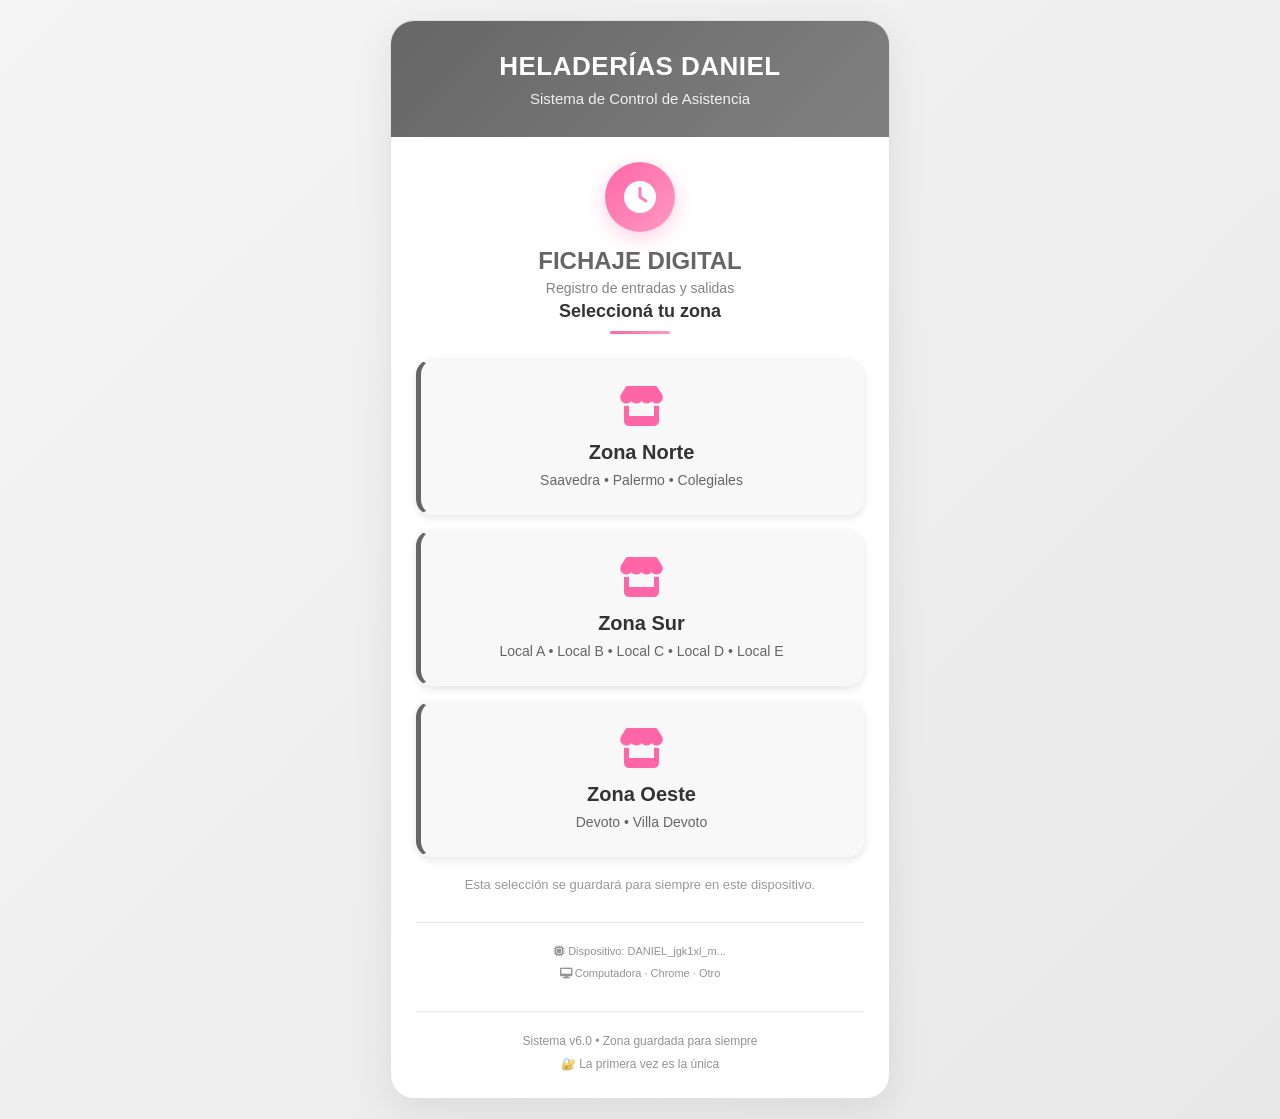
==== commit ce21921f: "Update print statement from 'Hello' to 'Goodbye'" ====
--- a/index.html
+++ b/index.html
@@ -2,10 +2,12 @@
 <html>
 <head>
     <title>Sistema de Fichaje - Heladerías Daniel</title>
-    <meta name="viewport" content="width=device-width, initial-scale=1">
+    <meta name="viewport" content="width=device-width, initial-scale=1, maximum-scale=1, user-scalable=yes">
     <link rel="stylesheet" href="https://cdnjs.cloudflare.com/ajax/libs/font-awesome/6.4.0/css/all.min.css">
     <style>
-        /* 🟢 TU MISMO CSS - SIN CAMBIOS */
+        /* ============================================
+           TU MISMO CSS ORIGINAL - SIN CAMBIOS
+           ============================================ */
         :root {
             --primary: #666666;      
             --secondary: #FF66A8;   
@@ -21,7 +23,11 @@
             --shadow: rgba(0, 0, 0, 0.1);
         }
         
-        * { margin: 0; padding: 0; box-sizing: border-box; }
+        * {
+            margin: 0;
+            padding: 0;
+            box-sizing: border-box;
+        }
         
         body {
             font-family: 'Segoe UI', Tahoma, Geneva, Verdana, sans-serif;
@@ -48,12 +54,25 @@
             color: white;
             padding: 30px 25px;
             text-align: center;
-        }
-        
-        .header h1 { font-size: 26px; margin-bottom: 8px; font-weight: 700; }
-        .header .subtitle { font-size: 15px; opacity: 0.9; font-weight: 300; }
-        
-        .content { padding: 0 25px 25px; }
+            position: relative;
+        }
+        
+        .header h1 {
+            font-size: 26px;
+            margin-bottom: 8px;
+            font-weight: 700;
+            letter-spacing: 0.5px;
+        }
+        
+        .header .subtitle {
+            font-size: 15px;
+            opacity: 0.9;
+            font-weight: 300;
+        }
+        
+        .content {
+            padding: 0 25px 25px;
+        }
         
         .logo {
             text-align: center;
@@ -63,18 +82,43 @@
         
         .logo-icon {
             background: linear-gradient(135deg, var(--secondary) 0%, var(--secondary-light) 100%);
-            width: 70px; height: 70px; border-radius: 50%;
-            display: flex; align-items: center; justify-content: center;
+            width: 70px;
+            height: 70px;
+            border-radius: 50%;
+            display: flex;
+            align-items: center;
+            justify-content: center;
             margin: 0 auto 15px;
             box-shadow: 0 6px 20px rgba(255, 102, 168, 0.3);
         }
         
-        .logo-icon i { font-size: 32px; color: white; }
-        .logo h2 { color: var(--primary); font-size: 24px; margin-bottom: 5px; font-weight: 700; }
-        .logo p { color: var(--primary); font-size: 14px; opacity: 0.8; }
-        
-        .screen { display: none; }
-        .screen.active { display: block; animation: fadeIn 0.4s ease-out; }
+        .logo-icon i {
+            font-size: 32px;
+            color: white;
+        }
+        
+        .logo h2 {
+            color: var(--primary);
+            font-size: 24px;
+            margin-bottom: 5px;
+            font-weight: 700;
+        }
+        
+        .logo p {
+            color: var(--primary);
+            font-size: 14px;
+            font-weight: 400;
+            opacity: 0.8;
+        }
+        
+        .screen {
+            display: none;
+        }
+        
+        .screen.active {
+            display: block;
+            animation: fadeIn 0.4s ease-out;
+        }
         
         @keyframes fadeIn {
             from { opacity: 0; transform: translateY(10px); }
@@ -103,7 +147,9 @@
             border-radius: 2px;
         }
         
-        /* 🟢 ESTILOS PARA ZONAS/FRANQUICIAS */
+        /* ============================================
+           PANTALLA DE SELECCIÓN DE ZONA (PRIMERA VEZ)
+           ============================================ */
         .zonas-grid {
             display: grid;
             grid-template-columns: 1fr;
@@ -148,44 +194,48 @@
             font-size: 14px;
         }
         
-        /* 🟢 PANTALLA DE LOGIN POR ZONA */
-        .login-box {
-            background: linear-gradient(135deg, rgba(102, 102, 102, 0.05) 0%, rgba(255, 102, 168, 0.03) 100%);
+        /* ============================================
+           PANTALLA DE CLAVE (PRIMERA VEZ)
+           ============================================ */
+        .clave-box {
+            background: linear-gradient(135deg, rgba(255, 152, 0, 0.05) 0%, rgba(255, 193, 7, 0.03) 100%);
             border-radius: 16px;
             padding: 30px 25px;
             margin: 20px 0;
-            border-left: 5px solid var(--secondary);
+            border-left: 5px solid var(--warning);
             text-align: center;
         }
         
-        .login-box i {
+        .clave-box i {
             font-size: 50px;
-            color: var(--secondary);
+            color: var(--warning);
             margin-bottom: 15px;
         }
         
-        .login-box h2 {
-            color: var(--dark);
+        .clave-box h2 {
+            color: #856404;
             margin-bottom: 10px;
             font-size: 22px;
         }
         
-        .login-box p {
+        .clave-box p {
             color: #666;
             margin-bottom: 25px;
         }
         
-        .franquicia-nombre {
+        .zona-seleccionada {
             font-size: 24px;
             font-weight: 700;
-            color: var(--secondary);
+            color: var(--warning);
             margin-bottom: 20px;
         }
         
-        /* 🟢 MISMOS ESTILOS DE BOTONES Y FORMULARIOS */
-        .clave-input-container, .dni-input-container { position: relative; margin: 20px 0; }
-        
-        .clave-input, .dni-input {
+        .clave-input-container {
+            position: relative;
+            margin: 20px 0;
+        }
+        
+        .clave-input {
             width: 100%;
             padding: 18px 18px 18px 55px;
             font-size: 17px;
@@ -193,16 +243,236 @@
             border-radius: 14px;
             transition: all 0.3s;
             background: var(--light-gray);
-        }
-        
-        .clave-input:focus, .dni-input:focus {
+            color: var(--dark);
+        }
+        
+        .clave-input:focus {
+            outline: none;
+            border-color: var(--warning);
+            box-shadow: 0 0 0 3px rgba(255, 152, 0, 0.2);
+            background: white;
+        }
+        
+        .clave-input-container i {
+            position: absolute;
+            left: 20px;
+            top: 50%;
+            transform: translateY(-50%);
+            color: var(--warning);
+            font-size: 20px;
+        }
+        
+        /* ============================================
+           PANTALLA PRINCIPAL (LOCALES)
+           ============================================ */
+        .zona-badge {
+            background: rgba(102,102,102,0.05);
+            padding: 15px;
+            border-radius: 12px;
+            margin-bottom: 20px;
+            text-align: center;
+            border-left: 5px solid var(--secondary);
+        }
+        
+        .zona-badge span {
+            font-weight: 700;
+            color: var(--secondary);
+        }
+        
+        .locales-grid {
+            display: grid;
+            grid-template-columns: 1fr;
+            gap: 12px;
+            margin-bottom: 30px;
+        }
+        
+        .local-btn {
+            width: 100%;
+            padding: 18px;
+            border: none;
+            border-radius: 14px;
+            background: var(--light-gray);
+            color: var(--dark);
+            font-size: 16px;
+            font-weight: 600;
+            cursor: pointer;
+            transition: all 0.3s ease;
+            display: flex;
+            align-items: center;
+            justify-content: flex-start;
+            position: relative;
+            overflow: hidden;
+            box-shadow: 0 3px 8px var(--shadow);
+            border-left: 5px solid var(--primary);
+        }
+        
+        .local-btn:hover:not(:disabled) {
+            background: white;
+            transform: translateY(-3px);
+            box-shadow: 0 6px 15px rgba(0, 0, 0, 0.12);
+        }
+        
+        .local-btn .icon {
+            background: rgba(102, 102, 102, 0.1);
+            width: 45px;
+            height: 45px;
+            border-radius: 10px;
+            display: flex;
+            align-items: center;
+            justify-content: center;
+            margin-right: 15px;
+            font-size: 20px;
+            color: var(--primary);
+            flex-shrink: 0;
+        }
+        
+        .local-btn .local-info {
+            text-align: left;
+        }
+        
+        .local-btn .local-name {
+            font-size: 17px;
+            font-weight: 700;
+            margin-bottom: 3px;
+            color: var(--dark);
+        }
+        
+        .local-btn .local-type {
+            font-size: 12px;
+            color: var(--primary);
+            font-weight: 400;
+        }
+        
+        .salida-section {
+            margin-top: 30px;
+            padding-top: 25px;
+            border-top: 1px solid var(--medium-gray);
+            position: relative;
+        }
+        
+        .salida-section::before {
+            content: "SALIDA";
+            position: absolute;
+            top: -12px;
+            left: 50%;
+            transform: translateX(-50%);
+            background: var(--light);
+            padding: 0 15px;
+            color: var(--accent);
+            font-size: 13px;
+            font-weight: 700;
+            letter-spacing: 1px;
+        }
+        
+        .salida-btn {
+            border-left: 5px solid var(--accent);
+            background: linear-gradient(to right, rgba(255, 51, 102, 0.05), rgba(255, 51, 102, 0.02));
+        }
+        
+        .salida-btn .icon {
+            background: rgba(255, 51, 102, 0.15);
+            color: var(--accent);
+        }
+        
+        .salida-btn .local-name {
+            color: var(--accent);
+        }
+        
+        .salida-btn:hover:not(:disabled) {
+            background: linear-gradient(to right, rgba(255, 51, 102, 0.1), rgba(255, 51, 102, 0.05));
+        }
+        
+        /* ============================================
+           PANTALLA DE DNI
+           ============================================ */
+        .local-info-card {
+            background: linear-gradient(135deg, rgba(102, 102, 102, 0.05) 0%, rgba(255, 102, 168, 0.03) 100%);
+            padding: 20px;
+            border-radius: 14px;
+            text-align: center;
+            margin-bottom: 25px;
+            border: 1px solid var(--medium-gray);
+            position: relative;
+            overflow: hidden;
+            border-left: 5px solid var(--primary);
+        }
+        
+        .local-info-card.salida {
+            background: linear-gradient(135deg, rgba(255, 51, 102, 0.05) 0%, rgba(255, 102, 168, 0.03) 100%);
+            border-left-color: var(--accent);
+        }
+        
+        .local-info-card h3 {
+            font-size: 18px;
+            margin-bottom: 5px;
+            color: var(--dark);
+        }
+        
+        .local-info-card .local-name {
+            font-size: 22px;
+            font-weight: 700;
+            color: var(--primary);
+            margin-bottom: 5px;
+        }
+        
+        .local-info-card.salida .local-name {
+            color: var(--accent);
+        }
+        
+        .local-info-card .fichaje-type {
+            display: inline-block;
+            padding: 5px 15px;
+            background: var(--primary);
+            color: white;
+            border-radius: 20px;
+            font-size: 13px;
+            font-weight: 600;
+            margin-top: 5px;
+            letter-spacing: 0.5px;
+        }
+        
+        .local-info-card.salida .fichaje-type {
+            background: var(--accent);
+        }
+        
+        .input-group {
+            margin: 25px 0;
+        }
+        
+        .dni-label {
+            display: block;
+            margin-bottom: 10px;
+            font-weight: 600;
+            color: var(--dark);
+            font-size: 15px;
+            text-align: center;
+        }
+        
+        .dni-input-container {
+            position: relative;
+        }
+        
+        .dni-input {
+            width: 100%;
+            padding: 18px 18px 18px 55px;
+            font-size: 17px;
+            border: 2px solid var(--medium-gray);
+            border-radius: 14px;
+            text-align: center;
+            transition: all 0.3s;
+            font-weight: 500;
+            background: var(--light-gray);
+            color: var(--dark);
+        }
+        
+        .dni-input:focus {
             outline: none;
             border-color: var(--secondary);
-            box-shadow: 0 0 0 3px rgba(255,102,168,0.2);
+            box-shadow: 0 0 0 3px rgba(255, 102, 168, 0.2);
             background: white;
         }
         
-        .clave-input-container i, .dni-input-container i {
+        .dni-input-container i {
             position: absolute;
             left: 20px;
             top: 50%;
@@ -211,6 +481,9 @@
             font-size: 20px;
         }
         
+        /* ============================================
+           BOTONES
+           ============================================ */
         .action-btn {
             width: 100%;
             padding: 17px;
@@ -226,89 +499,41 @@
             display: flex;
             align-items: center;
             justify-content: center;
-            box-shadow: 0 4px 12px rgba(102,102,102,0.25);
+            box-shadow: 0 4px 12px rgba(102, 102, 102, 0.25);
         }
         
         .action-btn:hover:not(:disabled) {
             transform: translateY(-3px);
-            box-shadow: 0 8px 20px rgba(102,102,102,0.35);
+            box-shadow: 0 8px 20px rgba(102, 102, 102, 0.35);
             background: linear-gradient(to right, #555555, #707070);
+        }
+        
+        .action-btn:disabled {
+            background: #cccccc;
+            cursor: not-allowed;
+            transform: none;
+            box-shadow: none;
+        }
+        
+        .action-btn i {
+            margin-right: 10px;
+            font-size: 17px;
         }
         
         .back-btn {
             background: linear-gradient(to right, #999999, #aaaaaa);
+            box-shadow: 0 4px 12px rgba(153, 153, 153, 0.25);
             margin-top: 15px;
         }
         
-        .locales-grid {
-            display: grid;
-            grid-template-columns: 1fr;
-            gap: 12px;
-            margin-bottom: 30px;
-        }
-        
-        .local-btn {
-            width: 100%;
-            padding: 18px;
-            border: none;
-            border-radius: 14px;
-            background: var(--light-gray);
-            color: var(--dark);
-            font-size: 16px;
-            font-weight: 600;
-            cursor: pointer;
-            transition: all 0.3s ease;
-            display: flex;
-            align-items: center;
-            justify-content: flex-start;
-            box-shadow: 0 3px 8px var(--shadow);
-            border-left: 5px solid var(--primary);
-        }
-        
-        .local-btn:hover:not(:disabled) {
-            background: white;
-            transform: translateY(-3px);
-            box-shadow: 0 6px 15px rgba(0,0,0,0.12);
-        }
-        
-        .local-btn .icon {
-            background: rgba(102,102,102,0.1);
-            width: 45px; height: 45px;
-            border-radius: 10px;
-            display: flex;
-            align-items: center;
-            justify-content: center;
-            margin-right: 15px;
-            font-size: 20px;
-            color: var(--primary);
-        }
-        
-        .salida-btn {
-            border-left: 5px solid var(--accent);
-            background: linear-gradient(to right, rgba(255,51,102,0.05), rgba(255,51,102,0.02));
-        }
-        
-        .salida-btn .icon {
-            background: rgba(255,51,102,0.15);
-            color: var(--accent);
-        }
-        
-        .salida-btn .local-name { color: var(--accent); }
-        
-        .local-info-card {
-            background: linear-gradient(135deg, rgba(102,102,102,0.05) 0%, rgba(255,102,168,0.03) 100%);
-            padding: 20px;
-            border-radius: 14px;
-            text-align: center;
-            margin-bottom: 25px;
-            border: 1px solid var(--medium-gray);
-            border-left: 5px solid var(--primary);
-        }
-        
-        .local-info-card.salida { border-left-color: var(--accent); }
-        .local-info-card .local-name { font-size: 22px; font-weight: 700; color: var(--primary); }
-        .local-info-card.salida .local-name { color: var(--accent); }
-        
+        .reset-btn {
+            background: linear-gradient(to right, #dc3545, #c82333);
+            margin-top: 20px;
+        }
+        
+        /* ============================================
+           MENSAJES
+           ============================================ */
         .message {
             padding: 18px;
             margin: 20px 0;
@@ -316,22 +541,51 @@
             text-align: center;
             font-size: 15px;
             display: none;
+            line-height: 1.5;
             border-left: 5px solid transparent;
         }
         
-        .message.success { background: rgba(76,175,80,0.1); color: #1b5e20; border-left-color: var(--success); display: block; }
-        .message.error { background: rgba(255,82,82,0.1); color: #b71c1c; border-left-color: var(--danger); display: block; }
-        .message.warning { background: rgba(255,152,0,0.1); color: #856404; border-left-color: var(--warning); display: block; }
-        .message.loading { background: rgba(255,152,0,0.1); color: #e65100; border-left-color: var(--warning); display: block; }
-        
-        .device-info-footer {
+        .message.success {
+            background: rgba(76, 175, 80, 0.1);
+            color: #1b5e20;
+            border-left-color: var(--success);
+            display: block;
+        }
+        
+        .message.error {
+            background: rgba(255, 82, 82, 0.1);
+            color: #b71c1c;
+            border-left-color: var(--danger);
+            display: block;
+        }
+        
+        .message.warning {
+            background: rgba(255, 152, 0, 0.1);
+            color: #856404;
+            border-left-color: var(--warning);
+            display: block;
+        }
+        
+        .message.loading {
+            background: rgba(255, 152, 0, 0.1);
+            color: #e65100;
+            border-left-color: var(--warning);
+            display: block;
+        }
+        
+        /* ============================================
+           FOOTER
+           ============================================ */
+        .device-info {
             text-align: center;
             margin-top: 30px;
             padding-top: 20px;
             border-top: 1px solid var(--medium-gray);
             color: var(--primary);
             font-size: 11px;
+            line-height: 1.5;
             opacity: 0.7;
+            word-break: break-all;
         }
         
         .footer {
@@ -341,13 +595,69 @@
             border-top: 1px solid var(--medium-gray);
             color: var(--primary);
             font-size: 12px;
+            line-height: 1.5;
             opacity: 0.7;
         }
         
+        .footer p:first-child {
+            margin-bottom: 5px;
+        }
+        
+        /* ============================================
+           RESPONSIVE
+           ============================================ */
         @media (max-width: 600px) {
-            .header h1 { font-size: 22px; }
-            .content { padding: 0 20px 20px; }
-            .local-btn { padding: 16px; }
+            .container {
+                border-radius: 20px;
+            }
+            
+            .header {
+                padding: 25px 20px;
+            }
+            
+            .header h1 {
+                font-size: 22px;
+            }
+            
+            .logo {
+                padding: 20px 20px 0;
+            }
+            
+            .content {
+                padding: 0 20px 20px;
+            }
+            
+            .local-btn {
+                padding: 16px;
+            }
+            
+            .dni-input,
+            .clave-input {
+                padding: 16px 16px 16px 50px;
+                font-size: 16px;
+            }
+            
+            .action-btn {
+                padding: 16px;
+            }
+        }
+        
+        @media (max-width: 400px) {
+            body {
+                padding: 15px;
+            }
+            
+            .header h1 {
+                font-size: 20px;
+            }
+            
+            .logo h2 {
+                font-size: 22px;
+            }
+            
+            .local-btn .local-name {
+                font-size: 16px;
+            }
         }
     </style>
 </head>
@@ -364,40 +674,44 @@
                     <i class="fas fa-clock"></i>
                 </div>
                 <h2>FICHAJE DIGITAL</h2>
-                <p>Seleccioná tu zona</p>
+                <p id="logo-subtitle">Registro de entradas y salidas</p>
             </div>
             
             <!-- ======================================== -->
-            <!-- PANTALLA 1: SELECCIÓN DE ZONA/FRANQUICIA -->
+            <!-- PANTALLA 1: SELECCIÓN DE ZONA (PRIMERA VEZ) -->
             <!-- ======================================== -->
-            <div id="screen-zonas" class="screen active">
-                <h3 class="screen-title">Elegí tu zona</h3>
+            <div id="screen-zonas" class="screen">
+                <h3 class="screen-title">Seleccioná tu zona</h3>
                 <div class="zonas-grid" id="zonas-container">
-                    <!-- Se cargan dinámicamente -->
+                    <!-- Se carga dinámicamente -->
                     <div style="text-align: center; padding: 20px;">
                         <i class="fas fa-spinner fa-spin" style="font-size: 30px; color: var(--secondary);"></i>
                         <p style="margin-top: 15px;">Cargando zonas...</p>
                     </div>
                 </div>
+                <p style="text-align: center; color: #999; font-size: 13px; margin-top: 20px;">
+                    Esta selección se guardará para siempre en este dispositivo.
+                </p>
             </div>
             
             <!-- ======================================== -->
-            <!-- PANTALLA 2: LOGIN DE FRANQUICIA         -->
+            <!-- PANTALLA 2: INGRESAR CLAVE (PRIMERA VEZ) -->
             <!-- ======================================== -->
-            <div id="screen-login" class="screen">
-                <div class="login-box">
-                    <i class="fas fa-store"></i>
-                    <h2 id="zona-nombre">Zona Norte</h2>
-                    <p>Ingresá la clave de acceso para esta zona</p>
+            <div id="screen-clave" class="screen">
+                <div class="clave-box">
+                    <i class="fas fa-lock"></i>
+                    <h2>Clave de acceso</h2>
+                    <div class="zona-seleccionada" id="zona-seleccionada-nombre">Zona Norte</div>
+                    <p>Ingresá la clave para autorizar esta zona</p>
                     <div class="clave-input-container">
-                        <i class="fas fa-lock"></i>
+                        <i class="fas fa-key"></i>
                         <input type="password" 
-                               id="clave-franquicia" 
+                               id="clave-input" 
                                class="clave-input" 
                                placeholder="Clave de la zona">
                     </div>
-                    <button class="action-btn" onclick="loginFranquicia()" id="btn-login">
-                        <i class="fas fa-sign-in-alt"></i> ACCEDER
+                    <button class="action-btn" onclick="validarClaveZona()" id="btn-validar-clave">
+                        <i class="fas fa-check-circle"></i> VALIDAR Y GUARDAR
                     </button>
                     <button class="action-btn back-btn" onclick="volverAZonas()">
                         <i class="fas fa-arrow-left"></i> CAMBIAR ZONA
@@ -406,16 +720,17 @@
             </div>
             
             <!-- ======================================== -->
-            <!-- PANTALLA 3: REGISTRO DE DISPOSITIVO     -->
+            <!-- PANTALLA 3: REGISTRO DE DISPOSITIVO -->
             <!-- ======================================== -->
             <div id="screen-device-register" class="screen">
-                <div class="device-register-box" style="background: linear-gradient(135deg, rgba(255,152,0,0.05) 0%, rgba(255,193,7,0.03) 100%); border-left: 5px solid var(--warning); padding: 25px; border-radius: 16px; margin: 20px 0;">
-                    <h3 style="color: #856404; margin-bottom: 15px;">🔐 Registro de Dispositivo</h3>
-                    <p style="color: #666; margin-bottom: 20px;">
+                <div class="clave-box" style="border-left-color: var(--danger);">
+                    <i class="fas fa-microchip"></i>
+                    <h2 style="color: #721c24;">Registro de dispositivo</h2>
+                    <p style="color: #666;">
                         Es la primera vez que usás este dispositivo.<br>
                         Ingresá la clave de registro general.
                     </p>
-                    <div class="device-id" style="font-family: monospace; background: white; padding: 15px; border-radius: 12px; border: 2px dashed var(--warning); text-align: center; margin: 15px 0;" id="deviceIdDisplay">
+                    <div style="font-family: monospace; background: white; padding: 15px; border-radius: 12px; border: 2px dashed var(--danger); text-align: center; margin: 15px 0; word-break: break-all;" id="deviceIdDisplay">
                         Generando identificador...
                     </div>
                     <div class="clave-input-container">
@@ -425,22 +740,22 @@
                                class="clave-input" 
                                placeholder="Clave de registro">
                     </div>
-                    <button class="register-btn" onclick="registrarDispositivo()" id="btnRegistrar" style="width: 100%; padding: 17px; background: linear-gradient(to right, var(--warning), #FFB74D); border: none; border-radius: 14px; color: white; font-weight: 600;">
+                    <button class="action-btn" onclick="registrarDispositivo()" id="btn-registrar" style="background: linear-gradient(to right, var(--danger), #dc3545);">
                         <i class="fas fa-check-circle"></i> REGISTRAR DISPOSITIVO
                     </button>
-                    <button class="action-btn back-btn" onclick="recargarPagina()" style="margin-top: 15px;">
+                    <button class="action-btn back-btn" onclick="recargarPagina()">
                         <i class="fas fa-redo-alt"></i> REINTENTAR
                     </button>
                 </div>
             </div>
             
             <!-- ======================================== -->
-            <!-- PANTALLA 4: MENÚ PRINCIPAL (LOCALES)    -->
+            <!-- PANTALLA 4: MENÚ PRINCIPAL (LOCALES) -->
             <!-- ======================================== -->
             <div id="screen-home" class="screen">
-                <div style="background: rgba(102,102,102,0.05); padding: 15px; border-radius: 12px; margin-bottom: 20px; text-align: center; border-left: 5px solid var(--secondary);">
-                    <span style="font-weight: 700; color: var(--secondary);" id="zona-actual-label">Zona Norte</span>
-                    <span style="margin-left: 10px; font-size: 12px; color: #666;">(podés cambiar de zona al salir)</span>
+                <div class="zona-badge">
+                    <span id="zona-actual-label">Zona Norte</span>
+                    <span style="margin-left: 10px; font-size: 12px; color: #666;">(guardada)</span>
                 </div>
                 
                 <h3 class="screen-title">Seleccioná tu local</h3>
@@ -449,8 +764,7 @@
                     <!-- Se cargan dinámicamente según la zona -->
                 </div>
                 
-                <div class="salida-section" style="margin-top: 30px; padding-top: 25px; border-top: 1px solid var(--medium-gray); position: relative;">
-                    <div style="position: absolute; top: -12px; left: 50%; transform: translateX(-50%); background: white; padding: 0 15px; color: var(--accent); font-size: 13px; font-weight: 700;">SALIDA</div>
+                <div class="salida-section">
                     <button class="local-btn salida-btn" onclick="selectSalida()" id="btn-salida">
                         <div class="icon">
                             <i class="fas fa-sign-out-alt"></i>
@@ -462,29 +776,30 @@
                     </button>
                 </div>
                 
-                <button class="action-btn back-btn" onclick="cerrarSesion()" style="margin-top: 25px;">
-                    <i class="fas fa-sign-out-alt"></i> CERRAR SESIÓN Y CAMBIAR ZONA
+                <button class="action-btn reset-btn" onclick="resetZona()" id="btn-reset" style="display: none;">
+                    <i class="fas fa-trash-alt"></i> CAMBIAR ZONA (SOLO ADMIN)
                 </button>
             </div>
             
             <!-- ======================================== -->
-            <!-- PANTALLA 5: INGRESO DE DNI              -->
+            <!-- PANTALLA 5: INGRESO DE DNI -->
             <!-- ======================================== -->
             <div id="screen-dni" class="screen">
                 <div class="local-info-card" id="local-info">
                     <h3>Fichaje de <span id="fichaje-type">ENTRADA</span></h3>
                     <div class="local-name" id="current-local">LACROZE</div>
-                    <div class="fichaje-type" id="type-badge" style="display: inline-block; padding: 5px 15px; background: var(--primary); color: white; border-radius: 20px; font-size: 13px; margin-top: 5px;">ENTRADA</div>
+                    <div class="fichaje-type" id="type-badge">ENTRADA</div>
                 </div>
                 
                 <div class="input-group">
-                    <label class="dni-label" for="dni-input" style="display: block; margin-bottom: 10px; font-weight: 600; color: var(--dark); text-align: center;">Ingresá tu número de DNI</label>
+                    <label class="dni-label" for="dni-input">Ingresá tu número de DNI</label>
                     <div class="dni-input-container">
                         <i class="fas fa-id-card"></i>
                         <input type="number" 
                                id="dni-input" 
                                class="dni-input" 
                                placeholder="Ej: 35286339"
+                               inputmode="numeric"
                                onkeypress="return event.charCode >= 48 && event.charCode <= 57">
                     </div>
                 </div>
@@ -500,7 +815,7 @@
             
             <div id="message" class="message"></div>
             
-            <div id="device-info-footer" class="device-info-footer">
+            <div class="device-info" id="device-info">
                 <div style="margin-bottom: 5px;">
                     <i class="fas fa-microchip"></i> Dispositivo: <span id="device-id-short">Verificando...</span>
                 </div>
@@ -508,8 +823,8 @@
             </div>
             
             <div class="footer">
-                <p>Sistema Multi-Franquicia v1.0</p>
-                <p>🔐 Cada zona tiene su propia clave de acceso</p>
+                <p>Sistema v6.0 • Zona guardada para siempre</p>
+                <p>🔐 La primera vez es la única</p>
             </div>
         </div>
     </div>
@@ -519,7 +834,7 @@
         // CONFIGURACIÓN
         // ============================================
         
-        const SCRIPT_URL = "https://script.google.com/macros/s/AKfycbyQVKHBWJRI42wGyPEL5sy5w6NcVKGCVHWT6HqPSTq_pK4RmPb_hPjXRqwEeFQSBr8I/exec";
+        const SCRIPT_URL = "https://script.google.com/macros/s/AKfycbyO0ZJeyK1eUBI-9D8xTQyxge2sy_dV8iIXWEW5wDoKm5LWeASt0bfXKCgkj8joZ4PD/exec";
         
         // ============================================
         // ESTADO DE LA APLICACIÓN
@@ -527,9 +842,46 @@
         
         let deviceId = null;
         let dispositivoAutorizado = false;
-        let franquiciaActual = null;
+        let zonaActual = null; // { id, nombre, locales }
         let currentLocal = '';
         let currentType = 'entrada';
+        
+        // ============================================
+        // INICIALIZACIÓN - LO PRIMERO QUE SE EJECUTA
+        // ============================================
+        
+        async function inicializar() {
+            // Generar device ID
+            deviceId = generarDeviceId();
+            actualizarInfoDispositivo();
+            
+            // Verificar si el dispositivo está registrado
+            const dispositivoRegistrado = localStorage.getItem('heladerias_device_registered');
+            dispositivoAutorizado = dispositivoRegistrado === 'true';
+            
+            // VERIFICAR SI YA TIENE ZONA GUARDADA
+            const zonaGuardada = localStorage.getItem('zona_guardada');
+            
+            if (zonaGuardada) {
+                // ✅ YA TIENE ZONA - VA DIRECTO AL FICHAJE
+                zonaActual = JSON.parse(zonaGuardada);
+                
+                if (dispositivoAutorizado) {
+                    // Todo listo, va directo a la pantalla de locales
+                    cargarPantallaPrincipal();
+                } else {
+                    // Tiene zona pero no dispositivo registrado
+                    mostrarPantallaRegistroDispositivo();
+                }
+            } else {
+                // ❌ NO TIENE ZONA - PRIMERA VEZ
+                cargarZonas();
+                showScreen('screen-zonas');
+            }
+            
+            // Event listeners
+            configurarEventListeners();
+        }
         
         // ============================================
         // GENERAR ID ÚNICO DEL DISPOSITIVO
@@ -623,7 +975,7 @@
         }
         
         // ============================================
-        // CARGAR ZONAS/FRANQUICIAS
+        // CARGAR ZONAS DESDE EL BACKEND
         // ============================================
         
         async function cargarZonas() {
@@ -658,7 +1010,7 @@
                     <div class="zona-card" onclick="seleccionarZona('${zona.id}', '${zona.nombre}')">
                         <i class="fas fa-store"></i>
                         <h3>${zona.nombre}</h3>
-                        <p>Hacé clic para acceder</p>
+                        <p>Hacé clic para seleccionar</p>
                     </div>
                 `;
             });
@@ -688,26 +1040,28 @@
         }
         
         // ============================================
-        // SELECCIONAR ZONA Y MOSTRAR LOGIN
+        // SELECCIONAR ZONA (PRIMERA VEZ)
         // ============================================
         
         function seleccionarZona(zonaId, zonaNombre) {
-            sessionStorage.setItem('zona_seleccionada_id', zonaId);
-            sessionStorage.setItem('zona_seleccionada_nombre', zonaNombre);
-            
-            document.getElementById('zona-nombre').textContent = zonaNombre;
-            document.getElementById('clave-franquicia').value = '';
-            showScreen('screen-login');
-        }
-        
-        // ============================================
-        // LOGIN DE FRANQUICIA
-        // ============================================
-        
-        async function loginFranquicia() {
-            const clave = document.getElementById('clave-franquicia').value;
-            const zonaId = sessionStorage.getItem('zona_seleccionada_id');
-            const zonaNombre = sessionStorage.getItem('zona_seleccionada_nombre');
+            // Guardar temporalmente la selección
+            sessionStorage.setItem('zona_temp_id', zonaId);
+            sessionStorage.setItem('zona_temp_nombre', zonaNombre);
+            
+            // Mostrar pantalla de clave
+            document.getElementById('zona-seleccionada-nombre').textContent = zonaNombre;
+            document.getElementById('clave-input').value = '';
+            showScreen('screen-clave');
+        }
+        
+        // ============================================
+        // VALIDAR CLAVE DE ZONA (PRIMERA VEZ)
+        // ============================================
+        
+        async function validarClaveZona() {
+            const clave = document.getElementById('clave-input').value;
+            const zonaId = sessionStorage.getItem('zona_temp_id');
+            const zonaNombre = sessionStorage.getItem('zona_temp_nombre');
             
             if (!clave) {
                 showMessage('❌ Ingresá la clave de la zona', 'warning');
@@ -721,7 +1075,7 @@
             }
             
             try {
-                mostrarLoading('btn-login', 'Verificando...');
+                mostrarLoading('btn-validar-clave', 'Verificando...');
                 
                 const formData = new FormData();
                 formData.append('action', 'loginFranquicia');
@@ -736,16 +1090,23 @@
                 const data = await response.json();
                 
                 if (data.success) {
-                    franquiciaActual = {
+                    // ✅ CLAVE CORRECTA - GUARDAR ZONA PARA SIEMPRE
+                    zonaActual = {
                         id: zonaId,
                         nombre: zonaNombre,
                         locales: data.franquicia.locales
                     };
                     
-                    sessionStorage.setItem('franquicia_activa', JSON.stringify(franquiciaActual));
+                    // Guardar en localStorage PERMANENTE
+                    localStorage.setItem('zona_guardada', JSON.stringify(zonaActual));
                     
-                    showMessage('✅ Acceso concedido', 'success');
+                    // Limpiar temporales
+                    sessionStorage.removeItem('zona_temp_id');
+                    sessionStorage.removeItem('zona_temp_nombre');
                     
+                    showMessage('✅ Zona guardada correctamente', 'success');
+                    
+                    // Verificar dispositivo
                     await verificarDispositivo();
                     
                 } else {
@@ -756,7 +1117,7 @@
                 console.error('Error:', error);
                 showMessage('❌ Error de conexión', 'error');
             } finally {
-                ocultarLoading('btn-login', 'ACCEDER');
+                ocultarLoading('btn-validar-clave', 'VALIDAR Y GUARDAR');
             }
         }
         
@@ -765,22 +1126,22 @@
         // ============================================
         
         async function verificarDispositivo() {
-            deviceId = generarDeviceId();
-            actualizarInfoDispositivo();
-            
             const registrado = localStorage.getItem('heladerias_device_registered');
             
             if (registrado === 'true') {
                 dispositivoAutorizado = true;
                 cargarPantallaPrincipal();
             } else {
-                document.getElementById('screen-login').classList.remove('active');
-                document.getElementById('screen-device-register').classList.add('active');
-                
-                const deviceIdDisplay = document.getElementById('deviceIdDisplay');
-                if (deviceIdDisplay) {
-                    deviceIdDisplay.textContent = deviceId;
-                }
+                mostrarPantallaRegistroDispositivo();
+            }
+        }
+        
+        function mostrarPantallaRegistroDispositivo() {
+            showScreen('screen-device-register');
+            
+            const deviceIdDisplay = document.getElementById('deviceIdDisplay');
+            if (deviceIdDisplay) {
+                deviceIdDisplay.textContent = deviceId;
             }
         }
         
@@ -797,7 +1158,7 @@
             }
             
             try {
-                mostrarLoading('btnRegistrar', 'Registrando dispositivo...');
+                mostrarLoading('btn-registrar', 'Registrando...');
                 
                 const ip = await obtenerIP();
                 const deviceInfo = detectDeviceInfo();
@@ -822,45 +1183,49 @@
                 if (data.success) {
                     dispositivoAutorizado = true;
                     localStorage.setItem('heladerias_device_registered', 'true');
-                    showMessage('✅ Dispositivo registrado correctamente', 'success');
+                    showMessage('✅ Dispositivo registrado', 'success');
                     
                     setTimeout(() => {
                         cargarPantallaPrincipal();
                     }, 1500);
                 } else {
-                    showMessage(data.error || '❌ Error al registrar dispositivo', 'error');
+                    showMessage(data.error || '❌ Error al registrar', 'error');
                 }
                 
             } catch (error) {
                 console.error('Error:', error);
                 showMessage('❌ Error de conexión', 'error');
             } finally {
-                ocultarLoading('btnRegistrar', 'REGISTRAR DISPOSITIVO');
-            }
-        }
-        
-        // ============================================
-        // CARGAR PANTALLA PRINCIPAL
+                ocultarLoading('btn-registrar', 'REGISTRAR DISPOSITIVO');
+            }
+        }
+        
+        // ============================================
+        // CARGAR PANTALLA PRINCIPAL (LOCALES)
         // ============================================
         
         function cargarPantallaPrincipal() {
-            const franquiciaGuardada = sessionStorage.getItem('franquicia_activa');
-            if (franquiciaGuardada) {
-                franquiciaActual = JSON.parse(franquiciaGuardada);
-            }
-            
-            if (!franquiciaActual || !franquiciaActual.locales) {
-                showMessage('❌ Error: no hay información de la zona', 'error');
-                volverAZonas();
+            // Recuperar zona guardada
+            const zonaGuardada = localStorage.getItem('zona_guardada');
+            if (zonaGuardada) {
+                zonaActual = JSON.parse(zonaGuardada);
+            }
+            
+            if (!zonaActual || !zonaActual.locales) {
+                showMessage('❌ Error: no hay zona guardada', 'error');
+                resetZona();
                 return;
             }
             
-            document.getElementById('zona-actual-label').textContent = franquiciaActual.nombre;
-            
+            // Actualizar badge
+            document.getElementById('zona-actual-label').textContent = zonaActual.nombre;
+            document.getElementById('logo-subtitle').textContent = `${zonaActual.nombre} · ${Object.keys(zonaActual.locales).length} locales`;
+            
+            // Cargar locales
             const localesContainer = document.getElementById('locales-container');
             let localesHtml = '';
             
-            for (const [id, nombre] of Object.entries(franquiciaActual.locales)) {
+            for (const [id, nombre] of Object.entries(zonaActual.locales)) {
                 localesHtml += `
                     <button class="local-btn" onclick="selectLocal('${id}')">
                         <div class="icon">
@@ -876,21 +1241,23 @@
             
             localesContainer.innerHTML = localesHtml;
             
+            // Mostrar pantalla principal
             showScreen('screen-home');
             hideMessage();
         }
         
         // ============================================
-        // CERRAR SESIÓN
-        // ============================================
-        
-        function cerrarSesion() {
-            franquiciaActual = null;
-            sessionStorage.removeItem('franquicia_activa');
-            sessionStorage.removeItem('zona_seleccionada_id');
-            sessionStorage.removeItem('zona_seleccionada_nombre');
-            showScreen('screen-zonas');
-            hideMessage();
+        // RESET DE ZONA (SOLO PARA ADMIN, OCULTO)
+        // ============================================
+        
+        function resetZona() {
+            if (confirm('¿Estás seguro? Se borrará la zona guardada y tendrás que configurarla de nuevo.')) {
+                localStorage.removeItem('zona_guardada');
+                localStorage.removeItem('heladerias_device_registered');
+                localStorage.removeItem('heladerias_device_id');
+                sessionStorage.clear();
+                location.reload();
+            }
         }
         
         // ============================================
@@ -900,13 +1267,14 @@
         function selectLocal(local) {
             if (!dispositivoAutorizado) {
                 showMessage('🔐 Dispositivo no autorizado', 'warning');
+                verificarDispositivo();
                 return;
             }
             
             currentLocal = local;
             currentType = 'entrada';
             
-            const localNombre = franquiciaActual.locales[local] || local.toUpperCase();
+            const localNombre = zonaActual.locales[local] || local.toUpperCase();
             
             const localInfoCard = document.getElementById('local-info');
             localInfoCard.className = 'local-info-card';
@@ -925,6 +1293,7 @@
         function selectSalida() {
             if (!dispositivoAutorizado) {
                 showMessage('🔐 Dispositivo no autorizado', 'warning');
+                verificarDispositivo();
                 return;
             }
             
@@ -948,20 +1317,20 @@
         async function submitFichaje() {
             if (!dispositivoAutorizado) {
                 showMessage('🔐 Dispositivo no autorizado', 'warning');
-                goBack();
+                verificarDispositivo();
                 return;
             }
             
-            if (!franquiciaActual) {
-                showMessage('❌ Error: no hay zona seleccionada', 'error');
-                volverAZonas();
+            if (!zonaActual) {
+                showMessage('❌ Error: no hay zona guardada', 'error');
+                resetZona();
                 return;
             }
             
             const dni = document.getElementById('dni-input').value.trim();
             
             if (!dni || !/^\d{7,8}$/.test(dni)) {
-                showMessage('❌ DNI inválido', 'error');
+                showMessage('❌ DNI inválido (7 u 8 dígitos)', 'error');
                 return;
             }
             
@@ -978,7 +1347,7 @@
             formData.append('dni', dni);
             formData.append('tipo', currentType);
             formData.append('local', currentLocal);
-            formData.append('zona', franquiciaActual.id);
+            formData.append('zona', zonaActual.id);
             formData.append('device_id', deviceId);
             formData.append('ip_publica', ip);
             formData.append('dispositivo_tipo', deviceInfo.tipo);
@@ -1021,21 +1390,21 @@
             }
         }
         
-        // ============================================
-        // FUNCIONES DE UI
-        // ============================================
-        
-        function volverAZonas() {
-            sessionStorage.removeItem('zona_seleccionada_id');
-            sessionStorage.removeItem('zona_seleccionada_nombre');
-            showScreen('screen-zonas');
-            hideMessage();
-        }
-        
         function goBack() {
             showScreen('screen-home');
             hideMessage();
         }
+        
+        function volverAZonas() {
+            sessionStorage.removeItem('zona_temp_id');
+            sessionStorage.removeItem('zona_temp_nombre');
+            showScreen('screen-zonas');
+            hideMessage();
+        }
+        
+        // ============================================
+        // FUNCIONES DE UI
+        // ============================================
         
         function showScreen(screenId) {
             document.querySelectorAll('.screen').forEach(screen => {
@@ -1055,7 +1424,7 @@
         function ocultarLoading(buttonId, texto) {
             const btn = document.getElementById(buttonId);
             if (btn) {
-                btn.innerHTML = `<i class="fas fa-${buttonId === 'btn-login' ? 'sign-in-alt' : 'check-circle'}"></i> ${texto}`;
+                btn.innerHTML = `<i class="fas fa-check-circle"></i> ${texto}`;
                 btn.disabled = false;
             }
         }
@@ -1093,30 +1462,7 @@
             messageDiv.innerHTML = '';
         }
         
-        // ============================================
-        // INICIALIZACIÓN
-        // ============================================
-        
-        async function inicializar() {
-            deviceId = generarDeviceId();
-            actualizarInfoDispositivo();
-            
-            const franquiciaGuardada = sessionStorage.getItem('franquicia_activa');
-            const registrado = localStorage.getItem('heladerias_device_registered');
-            
-            if (franquiciaGuardada && registrado === 'true') {
-                franquiciaActual = JSON.parse(franquiciaGuardada);
-                dispositivoAutorizado = true;
-                cargarPantallaPrincipal();
-            } else {
-                await cargarZonas();
-                showScreen('screen-zonas');
-                
-                if (franquiciaGuardada) {
-                    sessionStorage.removeItem('franquicia_activa');
-                }
-            }
-            
+        function configurarEventListeners() {
             const dniInput = document.getElementById('dni-input');
             if (dniInput) {
                 dniInput.addEventListener('keypress', function(event) {
@@ -1127,20 +1473,24 @@
                 });
             }
             
-            const claveInput = document.getElementById('registro-clave');
-            if (claveInput) {
-                claveInput.addEventListener('keypress', function(event) {
+            const registroClave = document.getElementById('registro-clave');
+            if (registroClave) {
+                registroClave.addEventListener('keypress', function(event) {
                     if (event.key === 'Enter') registrarDispositivo();
                 });
             }
             
-            const claveFranquicia = document.getElementById('clave-franquicia');
-            if (claveFranquicia) {
-                claveFranquicia.addEventListener('keypress', function(event) {
-                    if (event.key === 'Enter') loginFranquicia();
+            const claveZona = document.getElementById('clave-input');
+            if (claveZona) {
+                claveZona.addEventListener('keypress', function(event) {
+                    if (event.key === 'Enter') validarClaveZona();
                 });
             }
         }
+        
+        // ============================================
+        // INICIAR
+        // ============================================
         
         window.onload = inicializar;
     </script>
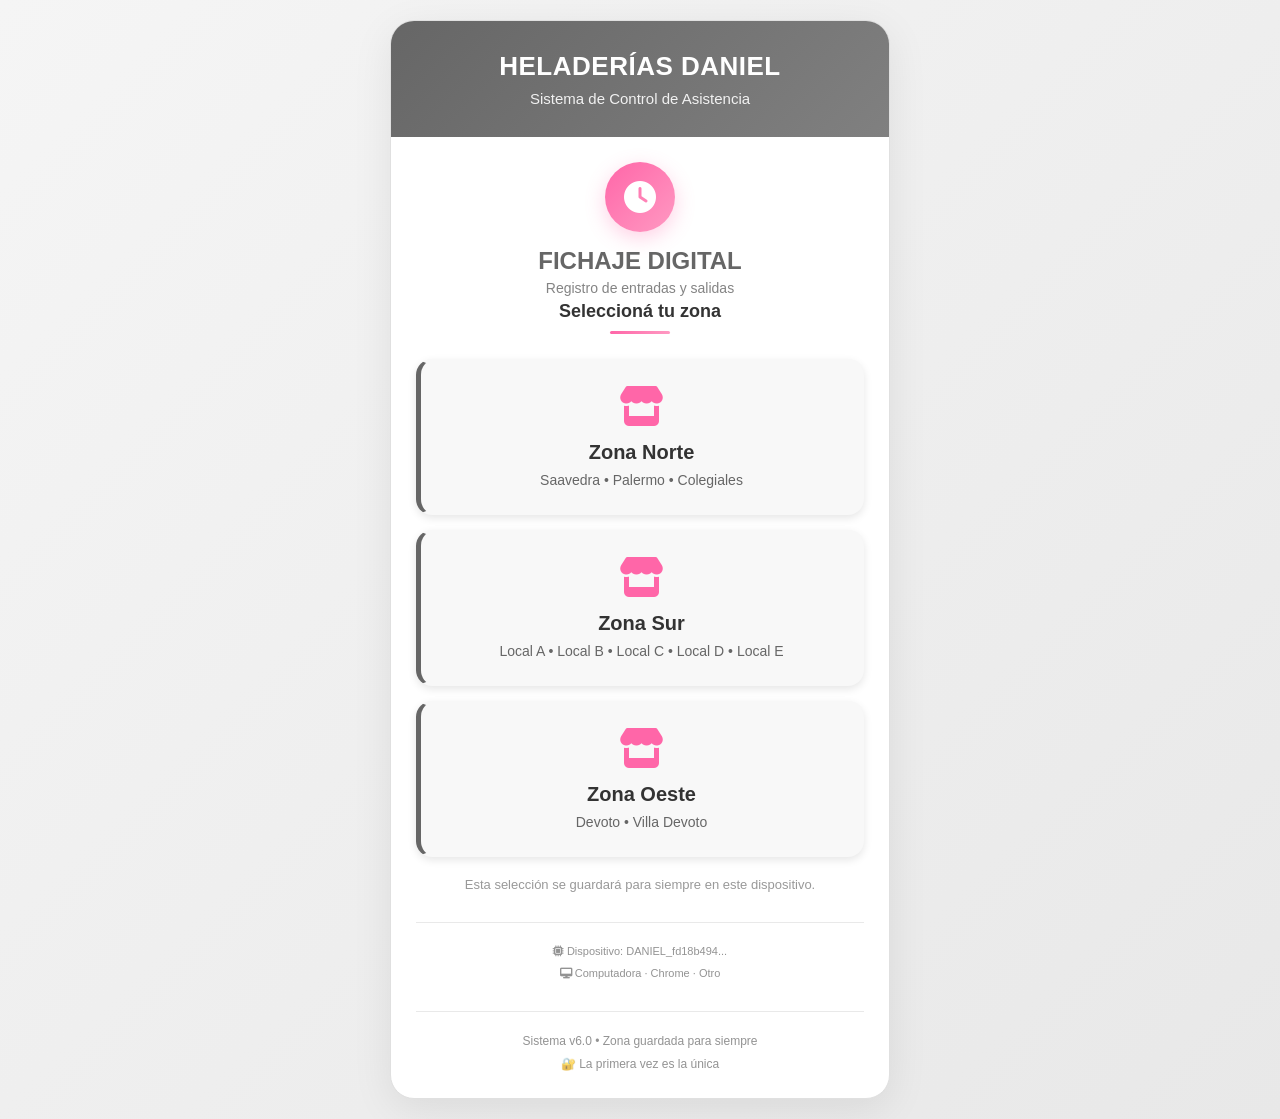
==== commit b2a4fc6d: "Refactor device ID generation to use UUID v4" ====
--- a/index.html
+++ b/index.html
@@ -888,38 +888,31 @@
         // ============================================
         
         function generarDeviceId() {
-            try {
-                let stored = localStorage.getItem('heladerias_device_id');
-                if (stored && stored !== 'pending' && stored !== 'unknown' && stored.length > 10) {
-                    return stored;
-                }
-                
-                const screen = `${window.screen.width}x${window.screen.height}x${window.screen.colorDepth}`;
-                const timezone = Intl.DateTimeFormat().resolvedOptions().timeZone;
-                const language = navigator.language;
-                const platform = navigator.platform || 'unknown';
-                const hardware = navigator.hardwareConcurrency || 'unknown';
-                const memory = navigator.deviceMemory || 'unknown';
-                const userAgent = navigator.userAgent;
-                
-                const fingerprint = [screen, timezone, language, platform, hardware, memory,
-                    new Date().getTimezoneOffset(), userAgent].join('|');
-                
-                let hash = 0;
-                for (let i = 0; i < fingerprint.length; i++) {
-                    const char = fingerprint.charCodeAt(i);
-                    hash = ((hash << 5) - hash) + char;
-                    hash = hash & hash;
-                }
-                
-                const newDeviceId = `DANIEL_${Math.abs(hash).toString(36)}_${Date.now().toString(36)}`;
-                localStorage.setItem('heladerias_device_id', newDeviceId);
-                return newDeviceId;
-                
-            } catch (error) {
-                return `DANIEL_${Date.now()}_${Math.random().toString(36).substr(2, 9)}`;
-            }
-        }
+    try {
+        // Intentar obtener el guardado
+        let stored = localStorage.getItem('heladerias_device_id');
+        if (stored && stored !== 'pending' && stored !== 'unknown') {
+            return stored;
+        }
+        
+        // Generar UUID v4 aleatorio
+        const uuid = 'xxxxxxxx-xxxx-4xxx-yxxx-xxxxxxxxxxxx'.replace(/[xy]/g, function(c) {
+            const r = Math.random() * 16 | 0;
+            const v = c === 'x' ? r : (r & 0x3 | 0x8);
+            return v.toString(16);
+        });
+        
+        const deviceId = `DANIEL_${uuid}`;
+        
+        // Guardar para siempre
+        localStorage.setItem('heladerias_device_id', deviceId);
+        return deviceId;
+        
+    } catch (error) {
+        // Fallback
+        return `DANIEL_${Date.now()}_${Math.random().toString(36).substr(2, 9)}`;
+    }
+}
         
         // ============================================
         // DETECTAR INFORMACIÓN DEL DISPOSITIVO
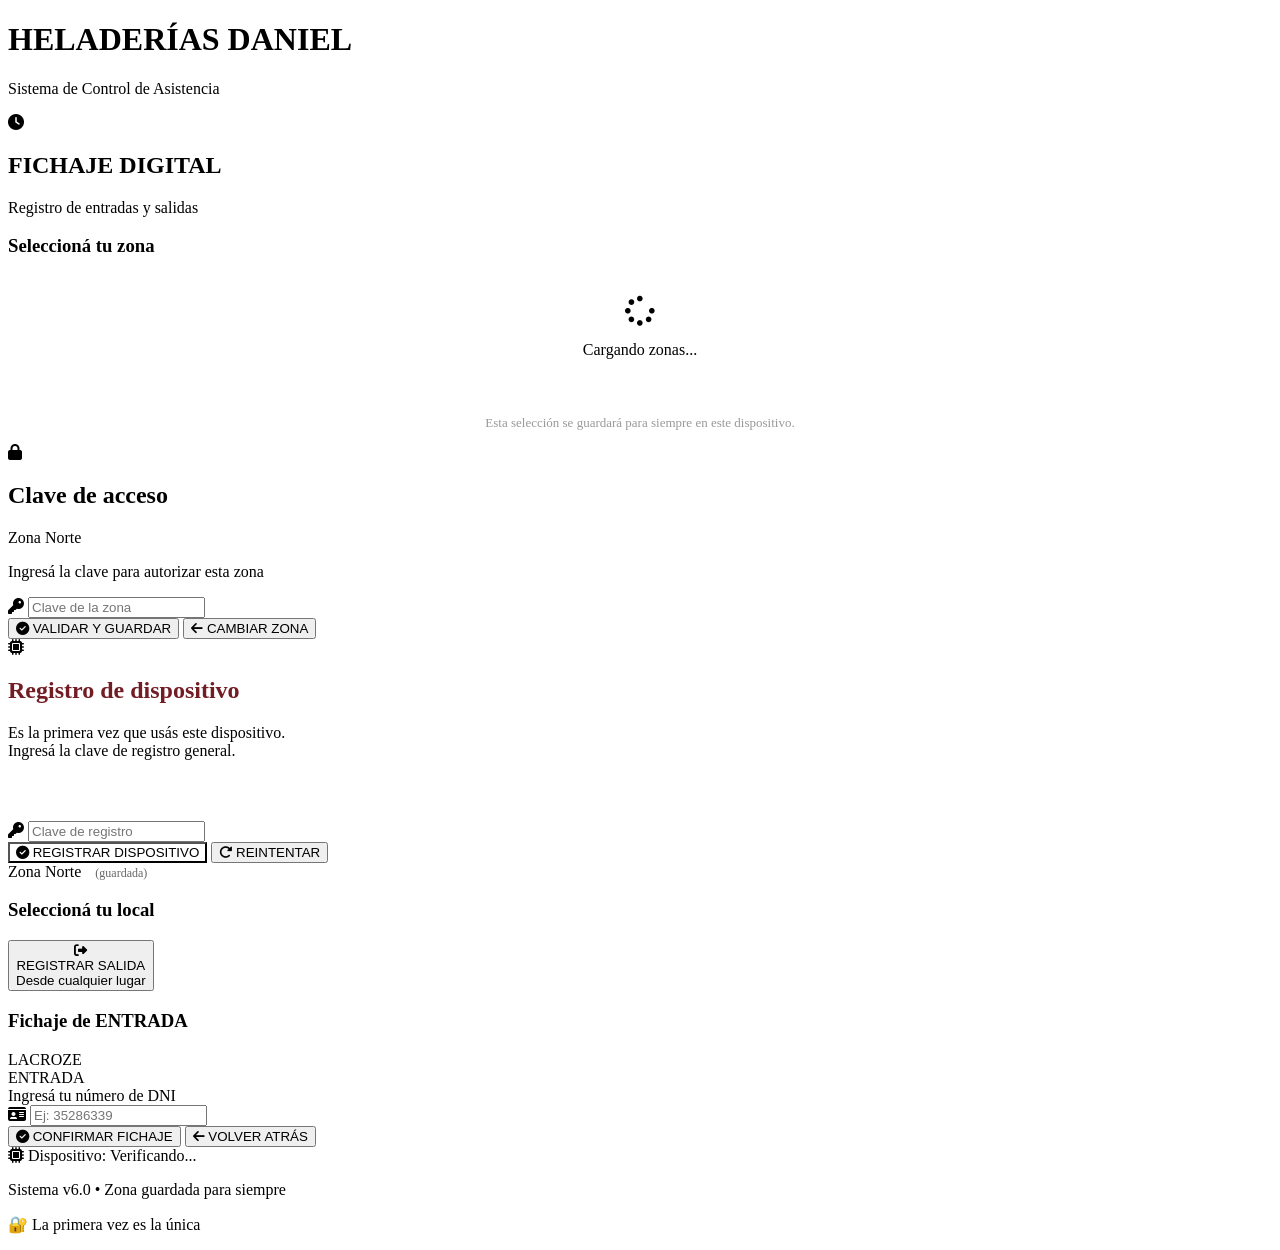
==== commit 67d530bf: "Add index.html for attendance system layout Initial commit of the HTML structure for the attendance " ====
--- a/index.html
+++ b/index.html
@@ -2,664 +2,9 @@
 <html>
 <head>
     <title>Sistema de Fichaje - Heladerías Daniel</title>
-    <meta name="viewport" content="width=device-width, initial-scale=1, maximum-scale=1, user-scalable=yes">
+    <meta name="viewport" content="width=device-width, initial-scale=1">
     <link rel="stylesheet" href="https://cdnjs.cloudflare.com/ajax/libs/font-awesome/6.4.0/css/all.min.css">
-    <style>
-        /* ============================================
-           TU MISMO CSS ORIGINAL - SIN CAMBIOS
-           ============================================ */
-        :root {
-            --primary: #666666;      
-            --secondary: #FF66A8;   
-            --secondary-light: #FF99C2; 
-            --accent: #FF3366;      
-            --light: #FFFFFF;        
-            --light-gray: #F8F8F8;   
-            --medium-gray: #E0E0E0;  
-            --dark: #333333;        
-            --success: #4CAF50;      
-            --warning: #FF9800;      
-            --danger: #FF5252;       
-            --shadow: rgba(0, 0, 0, 0.1);
-        }
-        
-        * {
-            margin: 0;
-            padding: 0;
-            box-sizing: border-box;
-        }
-        
-        body {
-            font-family: 'Segoe UI', Tahoma, Geneva, Verdana, sans-serif;
-            background: linear-gradient(135deg, #f5f5f5 0%, #e8e8e8 100%);
-            min-height: 100vh;
-            padding: 20px;
-            display: flex;
-            justify-content: center;
-            align-items: center;
-        }
-        
-        .container {
-            width: 100%;
-            max-width: 500px;
-            background: var(--light);
-            border-radius: 24px;
-            box-shadow: 0 10px 40px rgba(0, 0, 0, 0.08);
-            overflow: hidden;
-            border: 1px solid var(--medium-gray);
-        }
-        
-        .header {
-            background: linear-gradient(135deg, var(--primary) 0%, #808080 100%);
-            color: white;
-            padding: 30px 25px;
-            text-align: center;
-            position: relative;
-        }
-        
-        .header h1 {
-            font-size: 26px;
-            margin-bottom: 8px;
-            font-weight: 700;
-            letter-spacing: 0.5px;
-        }
-        
-        .header .subtitle {
-            font-size: 15px;
-            opacity: 0.9;
-            font-weight: 300;
-        }
-        
-        .content {
-            padding: 0 25px 25px;
-        }
-        
-        .logo {
-            text-align: center;
-            padding: 25px 25px 0;
-            margin-bottom: 5px;
-        }
-        
-        .logo-icon {
-            background: linear-gradient(135deg, var(--secondary) 0%, var(--secondary-light) 100%);
-            width: 70px;
-            height: 70px;
-            border-radius: 50%;
-            display: flex;
-            align-items: center;
-            justify-content: center;
-            margin: 0 auto 15px;
-            box-shadow: 0 6px 20px rgba(255, 102, 168, 0.3);
-        }
-        
-        .logo-icon i {
-            font-size: 32px;
-            color: white;
-        }
-        
-        .logo h2 {
-            color: var(--primary);
-            font-size: 24px;
-            margin-bottom: 5px;
-            font-weight: 700;
-        }
-        
-        .logo p {
-            color: var(--primary);
-            font-size: 14px;
-            font-weight: 400;
-            opacity: 0.8;
-        }
-        
-        .screen {
-            display: none;
-        }
-        
-        .screen.active {
-            display: block;
-            animation: fadeIn 0.4s ease-out;
-        }
-        
-        @keyframes fadeIn {
-            from { opacity: 0; transform: translateY(10px); }
-            to { opacity: 1; transform: translateY(0); }
-        }
-        
-        .screen-title {
-            text-align: center;
-            margin-bottom: 25px;
-            color: var(--dark);
-            font-size: 18px;
-            font-weight: 600;
-            position: relative;
-            padding-bottom: 12px;
-        }
-        
-        .screen-title::after {
-            content: "";
-            position: absolute;
-            bottom: 0;
-            left: 50%;
-            transform: translateX(-50%);
-            width: 60px;
-            height: 3px;
-            background: linear-gradient(to right, var(--secondary), var(--secondary-light));
-            border-radius: 2px;
-        }
-        
-        /* ============================================
-           PANTALLA DE SELECCIÓN DE ZONA (PRIMERA VEZ)
-           ============================================ */
-        .zonas-grid {
-            display: grid;
-            grid-template-columns: 1fr;
-            gap: 15px;
-            margin: 20px 0;
-        }
-        
-        .zona-card {
-            background: var(--light-gray);
-            border-radius: 16px;
-            padding: 25px 20px;
-            text-align: center;
-            cursor: pointer;
-            transition: all 0.3s ease;
-            border: 2px solid transparent;
-            border-left: 5px solid var(--primary);
-            box-shadow: 0 3px 8px var(--shadow);
-        }
-        
-        .zona-card:hover {
-            transform: translateY(-3px);
-            box-shadow: 0 8px 20px rgba(0,0,0,0.12);
-            background: white;
-            border-color: var(--secondary-light);
-        }
-        
-        .zona-card i {
-            font-size: 40px;
-            color: var(--secondary);
-            margin-bottom: 15px;
-        }
-        
-        .zona-card h3 {
-            font-size: 20px;
-            color: var(--dark);
-            margin-bottom: 8px;
-            font-weight: 700;
-        }
-        
-        .zona-card p {
-            color: var(--primary);
-            font-size: 14px;
-        }
-        
-        /* ============================================
-           PANTALLA DE CLAVE (PRIMERA VEZ)
-           ============================================ */
-        .clave-box {
-            background: linear-gradient(135deg, rgba(255, 152, 0, 0.05) 0%, rgba(255, 193, 7, 0.03) 100%);
-            border-radius: 16px;
-            padding: 30px 25px;
-            margin: 20px 0;
-            border-left: 5px solid var(--warning);
-            text-align: center;
-        }
-        
-        .clave-box i {
-            font-size: 50px;
-            color: var(--warning);
-            margin-bottom: 15px;
-        }
-        
-        .clave-box h2 {
-            color: #856404;
-            margin-bottom: 10px;
-            font-size: 22px;
-        }
-        
-        .clave-box p {
-            color: #666;
-            margin-bottom: 25px;
-        }
-        
-        .zona-seleccionada {
-            font-size: 24px;
-            font-weight: 700;
-            color: var(--warning);
-            margin-bottom: 20px;
-        }
-        
-        .clave-input-container {
-            position: relative;
-            margin: 20px 0;
-        }
-        
-        .clave-input {
-            width: 100%;
-            padding: 18px 18px 18px 55px;
-            font-size: 17px;
-            border: 2px solid var(--medium-gray);
-            border-radius: 14px;
-            transition: all 0.3s;
-            background: var(--light-gray);
-            color: var(--dark);
-        }
-        
-        .clave-input:focus {
-            outline: none;
-            border-color: var(--warning);
-            box-shadow: 0 0 0 3px rgba(255, 152, 0, 0.2);
-            background: white;
-        }
-        
-        .clave-input-container i {
-            position: absolute;
-            left: 20px;
-            top: 50%;
-            transform: translateY(-50%);
-            color: var(--warning);
-            font-size: 20px;
-        }
-        
-        /* ============================================
-           PANTALLA PRINCIPAL (LOCALES)
-           ============================================ */
-        .zona-badge {
-            background: rgba(102,102,102,0.05);
-            padding: 15px;
-            border-radius: 12px;
-            margin-bottom: 20px;
-            text-align: center;
-            border-left: 5px solid var(--secondary);
-        }
-        
-        .zona-badge span {
-            font-weight: 700;
-            color: var(--secondary);
-        }
-        
-        .locales-grid {
-            display: grid;
-            grid-template-columns: 1fr;
-            gap: 12px;
-            margin-bottom: 30px;
-        }
-        
-        .local-btn {
-            width: 100%;
-            padding: 18px;
-            border: none;
-            border-radius: 14px;
-            background: var(--light-gray);
-            color: var(--dark);
-            font-size: 16px;
-            font-weight: 600;
-            cursor: pointer;
-            transition: all 0.3s ease;
-            display: flex;
-            align-items: center;
-            justify-content: flex-start;
-            position: relative;
-            overflow: hidden;
-            box-shadow: 0 3px 8px var(--shadow);
-            border-left: 5px solid var(--primary);
-        }
-        
-        .local-btn:hover:not(:disabled) {
-            background: white;
-            transform: translateY(-3px);
-            box-shadow: 0 6px 15px rgba(0, 0, 0, 0.12);
-        }
-        
-        .local-btn .icon {
-            background: rgba(102, 102, 102, 0.1);
-            width: 45px;
-            height: 45px;
-            border-radius: 10px;
-            display: flex;
-            align-items: center;
-            justify-content: center;
-            margin-right: 15px;
-            font-size: 20px;
-            color: var(--primary);
-            flex-shrink: 0;
-        }
-        
-        .local-btn .local-info {
-            text-align: left;
-        }
-        
-        .local-btn .local-name {
-            font-size: 17px;
-            font-weight: 700;
-            margin-bottom: 3px;
-            color: var(--dark);
-        }
-        
-        .local-btn .local-type {
-            font-size: 12px;
-            color: var(--primary);
-            font-weight: 400;
-        }
-        
-        .salida-section {
-            margin-top: 30px;
-            padding-top: 25px;
-            border-top: 1px solid var(--medium-gray);
-            position: relative;
-        }
-        
-        .salida-section::before {
-            content: "SALIDA";
-            position: absolute;
-            top: -12px;
-            left: 50%;
-            transform: translateX(-50%);
-            background: var(--light);
-            padding: 0 15px;
-            color: var(--accent);
-            font-size: 13px;
-            font-weight: 700;
-            letter-spacing: 1px;
-        }
-        
-        .salida-btn {
-            border-left: 5px solid var(--accent);
-            background: linear-gradient(to right, rgba(255, 51, 102, 0.05), rgba(255, 51, 102, 0.02));
-        }
-        
-        .salida-btn .icon {
-            background: rgba(255, 51, 102, 0.15);
-            color: var(--accent);
-        }
-        
-        .salida-btn .local-name {
-            color: var(--accent);
-        }
-        
-        .salida-btn:hover:not(:disabled) {
-            background: linear-gradient(to right, rgba(255, 51, 102, 0.1), rgba(255, 51, 102, 0.05));
-        }
-        
-        /* ============================================
-           PANTALLA DE DNI
-           ============================================ */
-        .local-info-card {
-            background: linear-gradient(135deg, rgba(102, 102, 102, 0.05) 0%, rgba(255, 102, 168, 0.03) 100%);
-            padding: 20px;
-            border-radius: 14px;
-            text-align: center;
-            margin-bottom: 25px;
-            border: 1px solid var(--medium-gray);
-            position: relative;
-            overflow: hidden;
-            border-left: 5px solid var(--primary);
-        }
-        
-        .local-info-card.salida {
-            background: linear-gradient(135deg, rgba(255, 51, 102, 0.05) 0%, rgba(255, 102, 168, 0.03) 100%);
-            border-left-color: var(--accent);
-        }
-        
-        .local-info-card h3 {
-            font-size: 18px;
-            margin-bottom: 5px;
-            color: var(--dark);
-        }
-        
-        .local-info-card .local-name {
-            font-size: 22px;
-            font-weight: 700;
-            color: var(--primary);
-            margin-bottom: 5px;
-        }
-        
-        .local-info-card.salida .local-name {
-            color: var(--accent);
-        }
-        
-        .local-info-card .fichaje-type {
-            display: inline-block;
-            padding: 5px 15px;
-            background: var(--primary);
-            color: white;
-            border-radius: 20px;
-            font-size: 13px;
-            font-weight: 600;
-            margin-top: 5px;
-            letter-spacing: 0.5px;
-        }
-        
-        .local-info-card.salida .fichaje-type {
-            background: var(--accent);
-        }
-        
-        .input-group {
-            margin: 25px 0;
-        }
-        
-        .dni-label {
-            display: block;
-            margin-bottom: 10px;
-            font-weight: 600;
-            color: var(--dark);
-            font-size: 15px;
-            text-align: center;
-        }
-        
-        .dni-input-container {
-            position: relative;
-        }
-        
-        .dni-input {
-            width: 100%;
-            padding: 18px 18px 18px 55px;
-            font-size: 17px;
-            border: 2px solid var(--medium-gray);
-            border-radius: 14px;
-            text-align: center;
-            transition: all 0.3s;
-            font-weight: 500;
-            background: var(--light-gray);
-            color: var(--dark);
-        }
-        
-        .dni-input:focus {
-            outline: none;
-            border-color: var(--secondary);
-            box-shadow: 0 0 0 3px rgba(255, 102, 168, 0.2);
-            background: white;
-        }
-        
-        .dni-input-container i {
-            position: absolute;
-            left: 20px;
-            top: 50%;
-            transform: translateY(-50%);
-            color: var(--secondary);
-            font-size: 20px;
-        }
-        
-        /* ============================================
-           BOTONES
-           ============================================ */
-        .action-btn {
-            width: 100%;
-            padding: 17px;
-            border: none;
-            border-radius: 14px;
-            background: linear-gradient(to right, var(--primary), #808080);
-            color: white;
-            font-size: 16px;
-            font-weight: 600;
-            cursor: pointer;
-            transition: all 0.3s ease;
-            margin-top: 10px;
-            display: flex;
-            align-items: center;
-            justify-content: center;
-            box-shadow: 0 4px 12px rgba(102, 102, 102, 0.25);
-        }
-        
-        .action-btn:hover:not(:disabled) {
-            transform: translateY(-3px);
-            box-shadow: 0 8px 20px rgba(102, 102, 102, 0.35);
-            background: linear-gradient(to right, #555555, #707070);
-        }
-        
-        .action-btn:disabled {
-            background: #cccccc;
-            cursor: not-allowed;
-            transform: none;
-            box-shadow: none;
-        }
-        
-        .action-btn i {
-            margin-right: 10px;
-            font-size: 17px;
-        }
-        
-        .back-btn {
-            background: linear-gradient(to right, #999999, #aaaaaa);
-            box-shadow: 0 4px 12px rgba(153, 153, 153, 0.25);
-            margin-top: 15px;
-        }
-        
-        .reset-btn {
-            background: linear-gradient(to right, #dc3545, #c82333);
-            margin-top: 20px;
-        }
-        
-        /* ============================================
-           MENSAJES
-           ============================================ */
-        .message {
-            padding: 18px;
-            margin: 20px 0;
-            border-radius: 14px;
-            text-align: center;
-            font-size: 15px;
-            display: none;
-            line-height: 1.5;
-            border-left: 5px solid transparent;
-        }
-        
-        .message.success {
-            background: rgba(76, 175, 80, 0.1);
-            color: #1b5e20;
-            border-left-color: var(--success);
-            display: block;
-        }
-        
-        .message.error {
-            background: rgba(255, 82, 82, 0.1);
-            color: #b71c1c;
-            border-left-color: var(--danger);
-            display: block;
-        }
-        
-        .message.warning {
-            background: rgba(255, 152, 0, 0.1);
-            color: #856404;
-            border-left-color: var(--warning);
-            display: block;
-        }
-        
-        .message.loading {
-            background: rgba(255, 152, 0, 0.1);
-            color: #e65100;
-            border-left-color: var(--warning);
-            display: block;
-        }
-        
-        /* ============================================
-           FOOTER
-           ============================================ */
-        .device-info {
-            text-align: center;
-            margin-top: 30px;
-            padding-top: 20px;
-            border-top: 1px solid var(--medium-gray);
-            color: var(--primary);
-            font-size: 11px;
-            line-height: 1.5;
-            opacity: 0.7;
-            word-break: break-all;
-        }
-        
-        .footer {
-            text-align: center;
-            margin-top: 30px;
-            padding-top: 20px;
-            border-top: 1px solid var(--medium-gray);
-            color: var(--primary);
-            font-size: 12px;
-            line-height: 1.5;
-            opacity: 0.7;
-        }
-        
-        .footer p:first-child {
-            margin-bottom: 5px;
-        }
-        
-        /* ============================================
-           RESPONSIVE
-           ============================================ */
-        @media (max-width: 600px) {
-            .container {
-                border-radius: 20px;
-            }
-            
-            .header {
-                padding: 25px 20px;
-            }
-            
-            .header h1 {
-                font-size: 22px;
-            }
-            
-            .logo {
-                padding: 20px 20px 0;
-            }
-            
-            .content {
-                padding: 0 20px 20px;
-            }
-            
-            .local-btn {
-                padding: 16px;
-            }
-            
-            .dni-input,
-            .clave-input {
-                padding: 16px 16px 16px 50px;
-                font-size: 16px;
-            }
-            
-            .action-btn {
-                padding: 16px;
-            }
-        }
-        
-        @media (max-width: 400px) {
-            body {
-                padding: 15px;
-            }
-            
-            .header h1 {
-                font-size: 20px;
-            }
-            
-            .logo h2 {
-                font-size: 22px;
-            }
-            
-            .local-btn .local-name {
-                font-size: 16px;
-            }
-        }
-    </style>
+    <link rel="stylesheet" href="css/estilo.css">
 </head>
 <body>
     <div class="container">
@@ -677,13 +22,10 @@
                 <p id="logo-subtitle">Registro de entradas y salidas</p>
             </div>
             
-            <!-- ======================================== -->
-            <!-- PANTALLA 1: SELECCIÓN DE ZONA (PRIMERA VEZ) -->
-            <!-- ======================================== -->
+            <!-- Pantalla 1: Selección de zona -->
             <div id="screen-zonas" class="screen">
                 <h3 class="screen-title">Seleccioná tu zona</h3>
                 <div class="zonas-grid" id="zonas-container">
-                    <!-- Se carga dinámicamente -->
                     <div style="text-align: center; padding: 20px;">
                         <i class="fas fa-spinner fa-spin" style="font-size: 30px; color: var(--secondary);"></i>
                         <p style="margin-top: 15px;">Cargando zonas...</p>
@@ -694,9 +36,7 @@
                 </p>
             </div>
             
-            <!-- ======================================== -->
-            <!-- PANTALLA 2: INGRESAR CLAVE (PRIMERA VEZ) -->
-            <!-- ======================================== -->
+            <!-- Pantalla 2: Ingresar clave -->
             <div id="screen-clave" class="screen">
                 <div class="clave-box">
                     <i class="fas fa-lock"></i>
@@ -705,10 +45,7 @@
                     <p>Ingresá la clave para autorizar esta zona</p>
                     <div class="clave-input-container">
                         <i class="fas fa-key"></i>
-                        <input type="password" 
-                               id="clave-input" 
-                               class="clave-input" 
-                               placeholder="Clave de la zona">
+                        <input type="password" id="clave-input" class="clave-input" placeholder="Clave de la zona">
                     </div>
                     <button class="action-btn" onclick="validarClaveZona()" id="btn-validar-clave">
                         <i class="fas fa-check-circle"></i> VALIDAR Y GUARDAR
@@ -719,26 +56,16 @@
                 </div>
             </div>
             
-            <!-- ======================================== -->
-            <!-- PANTALLA 3: REGISTRO DE DISPOSITIVO -->
-            <!-- ======================================== -->
+            <!-- Pantalla 3: Registro de dispositivo -->
             <div id="screen-device-register" class="screen">
                 <div class="clave-box" style="border-left-color: var(--danger);">
                     <i class="fas fa-microchip"></i>
                     <h2 style="color: #721c24;">Registro de dispositivo</h2>
-                    <p style="color: #666;">
-                        Es la primera vez que usás este dispositivo.<br>
-                        Ingresá la clave de registro general.
-                    </p>
-                    <div style="font-family: monospace; background: white; padding: 15px; border-radius: 12px; border: 2px dashed var(--danger); text-align: center; margin: 15px 0; word-break: break-all;" id="deviceIdDisplay">
-                        Generando identificador...
-                    </div>
+                    <p>Es la primera vez que usás este dispositivo.<br>Ingresá la clave de registro general.</p>
+                    <div style="font-family: monospace; background: white; padding: 15px; border-radius: 12px; border: 2px dashed var(--danger); text-align: center; margin: 15px 0; word-break: break-all;" id="deviceIdDisplay"></div>
                     <div class="clave-input-container">
                         <i class="fas fa-key"></i>
-                        <input type="password" 
-                               id="registro-clave" 
-                               class="clave-input" 
-                               placeholder="Clave de registro">
+                        <input type="password" id="registro-clave" class="clave-input" placeholder="Clave de registro">
                     </div>
                     <button class="action-btn" onclick="registrarDispositivo()" id="btn-registrar" style="background: linear-gradient(to right, var(--danger), #dc3545);">
                         <i class="fas fa-check-circle"></i> REGISTRAR DISPOSITIVO
@@ -749,9 +76,7 @@
                 </div>
             </div>
             
-            <!-- ======================================== -->
-            <!-- PANTALLA 4: MENÚ PRINCIPAL (LOCALES) -->
-            <!-- ======================================== -->
+            <!-- Pantalla 4: Menú principal -->
             <div id="screen-home" class="screen">
                 <div class="zona-badge">
                     <span id="zona-actual-label">Zona Norte</span>
@@ -760,9 +85,7 @@
                 
                 <h3 class="screen-title">Seleccioná tu local</h3>
                 
-                <div class="locales-grid" id="locales-container">
-                    <!-- Se cargan dinámicamente según la zona -->
-                </div>
+                <div class="locales-grid" id="locales-container"></div>
                 
                 <div class="salida-section">
                     <button class="local-btn salida-btn" onclick="selectSalida()" id="btn-salida">
@@ -775,15 +98,9 @@
                         </div>
                     </button>
                 </div>
-                
-                <button class="action-btn reset-btn" onclick="resetZona()" id="btn-reset" style="display: none;">
-                    <i class="fas fa-trash-alt"></i> CAMBIAR ZONA (SOLO ADMIN)
-                </button>
             </div>
             
-            <!-- ======================================== -->
-            <!-- PANTALLA 5: INGRESO DE DNI -->
-            <!-- ======================================== -->
+            <!-- Pantalla 5: Ingreso de DNI -->
             <div id="screen-dni" class="screen">
                 <div class="local-info-card" id="local-info">
                     <h3>Fichaje de <span id="fichaje-type">ENTRADA</span></h3>
@@ -795,12 +112,7 @@
                     <label class="dni-label" for="dni-input">Ingresá tu número de DNI</label>
                     <div class="dni-input-container">
                         <i class="fas fa-id-card"></i>
-                        <input type="number" 
-                               id="dni-input" 
-                               class="dni-input" 
-                               placeholder="Ej: 35286339"
-                               inputmode="numeric"
-                               onkeypress="return event.charCode >= 48 && event.charCode <= 57">
+                        <input type="number" id="dni-input" class="dni-input" placeholder="Ej: 35286339" inputmode="numeric">
                     </div>
                 </div>
                 
@@ -828,664 +140,12 @@
             </div>
         </div>
     </div>
-
-    <script>
-        // ============================================
-        // CONFIGURACIÓN
-        // ============================================
-        
-        const SCRIPT_URL = "https://script.google.com/macros/s/AKfycbyO0ZJeyK1eUBI-9D8xTQyxge2sy_dV8iIXWEW5wDoKm5LWeASt0bfXKCgkj8joZ4PD/exec";
-        
-        // ============================================
-        // ESTADO DE LA APLICACIÓN
-        // ============================================
-        
-        let deviceId = null;
-        let dispositivoAutorizado = false;
-        let zonaActual = null; // { id, nombre, locales }
-        let currentLocal = '';
-        let currentType = 'entrada';
-        
-        // ============================================
-        // INICIALIZACIÓN - LO PRIMERO QUE SE EJECUTA
-        // ============================================
-        
-        async function inicializar() {
-            // Generar device ID
-            deviceId = generarDeviceId();
-            actualizarInfoDispositivo();
-            
-            // Verificar si el dispositivo está registrado
-            const dispositivoRegistrado = localStorage.getItem('heladerias_device_registered');
-            dispositivoAutorizado = dispositivoRegistrado === 'true';
-            
-            // VERIFICAR SI YA TIENE ZONA GUARDADA
-            const zonaGuardada = localStorage.getItem('zona_guardada');
-            
-            if (zonaGuardada) {
-                // ✅ YA TIENE ZONA - VA DIRECTO AL FICHAJE
-                zonaActual = JSON.parse(zonaGuardada);
-                
-                if (dispositivoAutorizado) {
-                    // Todo listo, va directo a la pantalla de locales
-                    cargarPantallaPrincipal();
-                } else {
-                    // Tiene zona pero no dispositivo registrado
-                    mostrarPantallaRegistroDispositivo();
-                }
-            } else {
-                // ❌ NO TIENE ZONA - PRIMERA VEZ
-                cargarZonas();
-                showScreen('screen-zonas');
-            }
-            
-            // Event listeners
-            configurarEventListeners();
-        }
-        
-        // ============================================
-        // GENERAR ID ÚNICO DEL DISPOSITIVO
-        // ============================================
-        
-        function generarDeviceId() {
-    try {
-        // Intentar obtener el guardado
-        let stored = localStorage.getItem('heladerias_device_id');
-        if (stored && stored !== 'pending' && stored !== 'unknown') {
-            return stored;
-        }
-        
-        // Generar UUID v4 aleatorio
-        const uuid = 'xxxxxxxx-xxxx-4xxx-yxxx-xxxxxxxxxxxx'.replace(/[xy]/g, function(c) {
-            const r = Math.random() * 16 | 0;
-            const v = c === 'x' ? r : (r & 0x3 | 0x8);
-            return v.toString(16);
-        });
-        
-        const deviceId = `DANIEL_${uuid}`;
-        
-        // Guardar para siempre
-        localStorage.setItem('heladerias_device_id', deviceId);
-        return deviceId;
-        
-    } catch (error) {
-        // Fallback
-        return `DANIEL_${Date.now()}_${Math.random().toString(36).substr(2, 9)}`;
-    }
-}
-        
-        // ============================================
-        // DETECTAR INFORMACIÓN DEL DISPOSITIVO
-        // ============================================
-        
-        function detectDeviceInfo() {
-            const userAgent = navigator.userAgent;
-            let deviceInfo = { tipo: '', marca: '', navegador: '', sistemaOperativo: '' };
-            
-            if (/mobile/i.test(userAgent)) {
-                deviceInfo.tipo = 'Celular';
-                if (/samsung/i.test(userAgent)) deviceInfo.marca = 'Samsung';
-                else if (/iphone|ipod/i.test(userAgent)) deviceInfo.marca = 'iPhone';
-                else if (/huawei/i.test(userAgent)) deviceInfo.marca = 'Huawei';
-                else if (/xiaomi|redmi|poco/i.test(userAgent)) deviceInfo.marca = 'Xiaomi';
-                else if (/motorola/i.test(userAgent)) deviceInfo.marca = 'Motorola';
-                else deviceInfo.marca = 'Otro celular';
-            } else if (/tablet|ipad/i.test(userAgent)) {
-                deviceInfo.tipo = 'Tablet';
-                deviceInfo.marca = /ipad/i.test(userAgent) ? 'iPad' : 'Tablet Android';
-            } else {
-                deviceInfo.tipo = 'Computadora';
-                deviceInfo.marca = window.screen.width < 1440 ? 'Laptop' : 'PC Escritorio';
-            }
-            
-            if (/chrome/i.test(userAgent) && !/edg/i.test(userAgent)) deviceInfo.navegador = 'Chrome';
-            else if (/firefox/i.test(userAgent)) deviceInfo.navegador = 'Firefox';
-            else if (/safari/i.test(userAgent) && !/chrome/i.test(userAgent)) deviceInfo.navegador = 'Safari';
-            else if (/edg/i.test(userAgent)) deviceInfo.navegador = 'Edge';
-            else deviceInfo.navegador = 'Otro';
-            
-            if (/windows/i.test(userAgent)) deviceInfo.sistemaOperativo = 'Windows';
-            else if (/macintosh|mac os x/i.test(userAgent)) deviceInfo.sistemaOperativo = 'macOS';
-            else if (/android/i.test(userAgent)) deviceInfo.sistemaOperativo = 'Android';
-            else if (/ios|iphone os/i.test(userAgent)) deviceInfo.sistemaOperativo = 'iOS';
-            else deviceInfo.sistemaOperativo = 'Otro';
-            
-            return deviceInfo;
-        }
-        
-        // ============================================
-        // OBTENER IP PÚBLICA
-        // ============================================
-        
-        async function obtenerIP() {
-            try {
-                const response = await fetch('https://api.ipify.org?format=json');
-                const data = await response.json();
-                return data.ip;
-            } catch (error) {
-                return 'No detectada';
-            }
-        }
-        
-        // ============================================
-        // CARGAR ZONAS DESDE EL BACKEND
-        // ============================================
-        
-        async function cargarZonas() {
-            try {
-                const formData = new FormData();
-                formData.append('action', 'getFranquicias');
-                
-                const response = await fetch(SCRIPT_URL, {
-                    method: 'POST',
-                    body: formData
-                });
-                
-                const data = await response.json();
-                
-                if (data.success && data.franquicias) {
-                    mostrarZonas(data.franquicias);
-                } else {
-                    mostrarZonasFallback();
-                }
-            } catch (error) {
-                console.error('Error cargando zonas:', error);
-                mostrarZonasFallback();
-            }
-        }
-        
-        function mostrarZonas(franquicias) {
-            const container = document.getElementById('zonas-container');
-            
-            let html = '';
-            franquicias.forEach(zona => {
-                html += `
-                    <div class="zona-card" onclick="seleccionarZona('${zona.id}', '${zona.nombre}')">
-                        <i class="fas fa-store"></i>
-                        <h3>${zona.nombre}</h3>
-                        <p>Hacé clic para seleccionar</p>
-                    </div>
-                `;
-            });
-            
-            container.innerHTML = html;
-        }
-        
-        function mostrarZonasFallback() {
-            const container = document.getElementById('zonas-container');
-            container.innerHTML = `
-                <div class="zona-card" onclick="seleccionarZona('zona1', 'Zona Norte')">
-                    <i class="fas fa-store"></i>
-                    <h3>Zona Norte</h3>
-                    <p>Saavedra • Palermo • Colegiales</p>
-                </div>
-                <div class="zona-card" onclick="seleccionarZona('zona2', 'Zona Sur')">
-                    <i class="fas fa-store"></i>
-                    <h3>Zona Sur</h3>
-                    <p>Local A • Local B • Local C • Local D • Local E</p>
-                </div>
-                <div class="zona-card" onclick="seleccionarZona('zona3', 'Zona Oeste')">
-                    <i class="fas fa-store"></i>
-                    <h3>Zona Oeste</h3>
-                    <p>Devoto • Villa Devoto</p>
-                </div>
-            `;
-        }
-        
-        // ============================================
-        // SELECCIONAR ZONA (PRIMERA VEZ)
-        // ============================================
-        
-        function seleccionarZona(zonaId, zonaNombre) {
-            // Guardar temporalmente la selección
-            sessionStorage.setItem('zona_temp_id', zonaId);
-            sessionStorage.setItem('zona_temp_nombre', zonaNombre);
-            
-            // Mostrar pantalla de clave
-            document.getElementById('zona-seleccionada-nombre').textContent = zonaNombre;
-            document.getElementById('clave-input').value = '';
-            showScreen('screen-clave');
-        }
-        
-        // ============================================
-        // VALIDAR CLAVE DE ZONA (PRIMERA VEZ)
-        // ============================================
-        
-        async function validarClaveZona() {
-            const clave = document.getElementById('clave-input').value;
-            const zonaId = sessionStorage.getItem('zona_temp_id');
-            const zonaNombre = sessionStorage.getItem('zona_temp_nombre');
-            
-            if (!clave) {
-                showMessage('❌ Ingresá la clave de la zona', 'warning');
-                return;
-            }
-            
-            if (!zonaId) {
-                showMessage('❌ Error: seleccioná una zona primero', 'error');
-                volverAZonas();
-                return;
-            }
-            
-            try {
-                mostrarLoading('btn-validar-clave', 'Verificando...');
-                
-                const formData = new FormData();
-                formData.append('action', 'loginFranquicia');
-                formData.append('zona', zonaId);
-                formData.append('clave_acceso', clave);
-                
-                const response = await fetch(SCRIPT_URL, {
-                    method: 'POST',
-                    body: formData
-                });
-                
-                const data = await response.json();
-                
-                if (data.success) {
-                    // ✅ CLAVE CORRECTA - GUARDAR ZONA PARA SIEMPRE
-                    zonaActual = {
-                        id: zonaId,
-                        nombre: zonaNombre,
-                        locales: data.franquicia.locales
-                    };
-                    
-                    // Guardar en localStorage PERMANENTE
-                    localStorage.setItem('zona_guardada', JSON.stringify(zonaActual));
-                    
-                    // Limpiar temporales
-                    sessionStorage.removeItem('zona_temp_id');
-                    sessionStorage.removeItem('zona_temp_nombre');
-                    
-                    showMessage('✅ Zona guardada correctamente', 'success');
-                    
-                    // Verificar dispositivo
-                    await verificarDispositivo();
-                    
-                } else {
-                    showMessage(data.error || '❌ Clave incorrecta', 'error');
-                }
-                
-            } catch (error) {
-                console.error('Error:', error);
-                showMessage('❌ Error de conexión', 'error');
-            } finally {
-                ocultarLoading('btn-validar-clave', 'VALIDAR Y GUARDAR');
-            }
-        }
-        
-        // ============================================
-        // VERIFICAR DISPOSITIVO
-        // ============================================
-        
-        async function verificarDispositivo() {
-            const registrado = localStorage.getItem('heladerias_device_registered');
-            
-            if (registrado === 'true') {
-                dispositivoAutorizado = true;
-                cargarPantallaPrincipal();
-            } else {
-                mostrarPantallaRegistroDispositivo();
-            }
-        }
-        
-        function mostrarPantallaRegistroDispositivo() {
-            showScreen('screen-device-register');
-            
-            const deviceIdDisplay = document.getElementById('deviceIdDisplay');
-            if (deviceIdDisplay) {
-                deviceIdDisplay.textContent = deviceId;
-            }
-        }
-        
-        // ============================================
-        // REGISTRAR DISPOSITIVO
-        // ============================================
-        
-        async function registrarDispositivo() {
-            const clave = document.getElementById('registro-clave').value;
-            
-            if (!clave) {
-                showMessage('❌ Ingresá la clave de registro', 'warning');
-                return;
-            }
-            
-            try {
-                mostrarLoading('btn-registrar', 'Registrando...');
-                
-                const ip = await obtenerIP();
-                const deviceInfo = detectDeviceInfo();
-                
-                const formData = new FormData();
-                formData.append('action', 'registrarDispositivo');
-                formData.append('device_id', deviceId);
-                formData.append('clave_registro', clave);
-                formData.append('ip_publica', ip);
-                formData.append('dispositivo_tipo', deviceInfo.tipo);
-                formData.append('dispositivo_marca', deviceInfo.marca);
-                formData.append('navegador', deviceInfo.navegador);
-                formData.append('sistema_operativo', deviceInfo.sistemaOperativo);
-                
-                const response = await fetch(SCRIPT_URL, {
-                    method: 'POST',
-                    body: formData
-                });
-                
-                const data = await response.json();
-                
-                if (data.success) {
-                    dispositivoAutorizado = true;
-                    localStorage.setItem('heladerias_device_registered', 'true');
-                    showMessage('✅ Dispositivo registrado', 'success');
-                    
-                    setTimeout(() => {
-                        cargarPantallaPrincipal();
-                    }, 1500);
-                } else {
-                    showMessage(data.error || '❌ Error al registrar', 'error');
-                }
-                
-            } catch (error) {
-                console.error('Error:', error);
-                showMessage('❌ Error de conexión', 'error');
-            } finally {
-                ocultarLoading('btn-registrar', 'REGISTRAR DISPOSITIVO');
-            }
-        }
-        
-        // ============================================
-        // CARGAR PANTALLA PRINCIPAL (LOCALES)
-        // ============================================
-        
-        function cargarPantallaPrincipal() {
-            // Recuperar zona guardada
-            const zonaGuardada = localStorage.getItem('zona_guardada');
-            if (zonaGuardada) {
-                zonaActual = JSON.parse(zonaGuardada);
-            }
-            
-            if (!zonaActual || !zonaActual.locales) {
-                showMessage('❌ Error: no hay zona guardada', 'error');
-                resetZona();
-                return;
-            }
-            
-            // Actualizar badge
-            document.getElementById('zona-actual-label').textContent = zonaActual.nombre;
-            document.getElementById('logo-subtitle').textContent = `${zonaActual.nombre} · ${Object.keys(zonaActual.locales).length} locales`;
-            
-            // Cargar locales
-            const localesContainer = document.getElementById('locales-container');
-            let localesHtml = '';
-            
-            for (const [id, nombre] of Object.entries(zonaActual.locales)) {
-                localesHtml += `
-                    <button class="local-btn" onclick="selectLocal('${id}')">
-                        <div class="icon">
-                            <i class="fas fa-store"></i>
-                        </div>
-                        <div class="local-info">
-                            <div class="local-name">${nombre}</div>
-                            <div class="local-type">Registrar entrada</div>
-                        </div>
-                    </button>
-                `;
-            }
-            
-            localesContainer.innerHTML = localesHtml;
-            
-            // Mostrar pantalla principal
-            showScreen('screen-home');
-            hideMessage();
-        }
-        
-        // ============================================
-        // RESET DE ZONA (SOLO PARA ADMIN, OCULTO)
-        // ============================================
-        
-        function resetZona() {
-            if (confirm('¿Estás seguro? Se borrará la zona guardada y tendrás que configurarla de nuevo.')) {
-                localStorage.removeItem('zona_guardada');
-                localStorage.removeItem('heladerias_device_registered');
-                localStorage.removeItem('heladerias_device_id');
-                sessionStorage.clear();
-                location.reload();
-            }
-        }
-        
-        // ============================================
-        // FUNCIONES DE FICHAJE
-        // ============================================
-        
-        function selectLocal(local) {
-            if (!dispositivoAutorizado) {
-                showMessage('🔐 Dispositivo no autorizado', 'warning');
-                verificarDispositivo();
-                return;
-            }
-            
-            currentLocal = local;
-            currentType = 'entrada';
-            
-            const localNombre = zonaActual.locales[local] || local.toUpperCase();
-            
-            const localInfoCard = document.getElementById('local-info');
-            localInfoCard.className = 'local-info-card';
-            localInfoCard.innerHTML = `
-                <h3>Fichaje de <span id="fichaje-type">ENTRADA</span></h3>
-                <div class="local-name" id="current-local">${localNombre}</div>
-                <div class="fichaje-type" id="type-badge">ENTRADA</div>
-            `;
-            
-            showScreen('screen-dni');
-            document.getElementById('dni-input').value = '';
-            document.getElementById('dni-input').focus();
-            hideMessage();
-        }
-        
-        function selectSalida() {
-            if (!dispositivoAutorizado) {
-                showMessage('🔐 Dispositivo no autorizado', 'warning');
-                verificarDispositivo();
-                return;
-            }
-            
-            currentLocal = 'general';
-            currentType = 'salida';
-            
-            const localInfoCard = document.getElementById('local-info');
-            localInfoCard.className = 'local-info-card salida';
-            localInfoCard.innerHTML = `
-                <h3>Fichaje de <span id="fichaje-type">SALIDA</span></h3>
-                <div class="local-name" id="current-local">DESDE CUALQUIER LUGAR</div>
-                <div class="fichaje-type" id="type-badge">SALIDA</div>
-            `;
-            
-            showScreen('screen-dni');
-            document.getElementById('dni-input').value = '';
-            document.getElementById('dni-input').focus();
-            hideMessage();
-        }
-        
-        async function submitFichaje() {
-            if (!dispositivoAutorizado) {
-                showMessage('🔐 Dispositivo no autorizado', 'warning');
-                verificarDispositivo();
-                return;
-            }
-            
-            if (!zonaActual) {
-                showMessage('❌ Error: no hay zona guardada', 'error');
-                resetZona();
-                return;
-            }
-            
-            const dni = document.getElementById('dni-input').value.trim();
-            
-            if (!dni || !/^\d{7,8}$/.test(dni)) {
-                showMessage('❌ DNI inválido (7 u 8 dígitos)', 'error');
-                return;
-            }
-            
-            const submitBtn = document.getElementById('submit-btn');
-            submitBtn.disabled = true;
-            submitBtn.innerHTML = '<i class="fas fa-spinner fa-spin"></i> ENVIANDO...';
-            
-            showMessage('⏳ Procesando...', 'loading');
-            
-            const deviceInfo = detectDeviceInfo();
-            const ip = await obtenerIP();
-            
-            const formData = new FormData();
-            formData.append('dni', dni);
-            formData.append('tipo', currentType);
-            formData.append('local', currentLocal);
-            formData.append('zona', zonaActual.id);
-            formData.append('device_id', deviceId);
-            formData.append('ip_publica', ip);
-            formData.append('dispositivo_tipo', deviceInfo.tipo);
-            formData.append('dispositivo_marca', deviceInfo.marca);
-            formData.append('navegador', deviceInfo.navegador);
-            formData.append('sistema_operativo', deviceInfo.sistemaOperativo);
-            
-            try {
-                const response = await fetch(SCRIPT_URL, {
-                    method: 'POST',
-                    body: formData
-                });
-                
-                const data = await response.json();
-                
-                if (data.success) {
-                    let message = `✅ ${data.message}`;
-                    if (data.horas) {
-                        message += `<br><small>Horas: ${data.horas}</small>`;
-                    }
-                    showMessage(message, 'success');
-                    
-                    setTimeout(() => {
-                        goBack();
-                        submitBtn.disabled = false;
-                        submitBtn.innerHTML = '<i class="fas fa-check-circle"></i> CONFIRMAR FICHAJE';
-                        document.getElementById('dni-input').value = '';
-                    }, 2000);
-                } else {
-                    showMessage(data.error || '❌ Error en el fichaje', 'error');
-                    submitBtn.disabled = false;
-                    submitBtn.innerHTML = '<i class="fas fa-check-circle"></i> CONFIRMAR FICHAJE';
-                }
-                
-            } catch (error) {
-                console.error('Error:', error);
-                showMessage('❌ Error de conexión', 'error');
-                submitBtn.disabled = false;
-                submitBtn.innerHTML = '<i class="fas fa-check-circle"></i> CONFIRMAR FICHAJE';
-            }
-        }
-        
-        function goBack() {
-            showScreen('screen-home');
-            hideMessage();
-        }
-        
-        function volverAZonas() {
-            sessionStorage.removeItem('zona_temp_id');
-            sessionStorage.removeItem('zona_temp_nombre');
-            showScreen('screen-zonas');
-            hideMessage();
-        }
-        
-        // ============================================
-        // FUNCIONES DE UI
-        // ============================================
-        
-        function showScreen(screenId) {
-            document.querySelectorAll('.screen').forEach(screen => {
-                screen.classList.remove('active');
-            });
-            document.getElementById(screenId).classList.add('active');
-        }
-        
-        function mostrarLoading(buttonId, texto) {
-            const btn = document.getElementById(buttonId);
-            if (btn) {
-                btn.innerHTML = `<i class="fas fa-spinner fa-spin"></i> ${texto}`;
-                btn.disabled = true;
-            }
-        }
-        
-        function ocultarLoading(buttonId, texto) {
-            const btn = document.getElementById(buttonId);
-            if (btn) {
-                btn.innerHTML = `<i class="fas fa-check-circle"></i> ${texto}`;
-                btn.disabled = false;
-            }
-        }
-        
-        function actualizarInfoDispositivo() {
-            const deviceIdShort = document.getElementById('device-id-short');
-            if (deviceIdShort) {
-                const id = deviceId || 'No disponible';
-                deviceIdShort.textContent = id.substring(0, 15) + '...';
-            }
-            
-            const deviceDetails = document.getElementById('device-details');
-            if (deviceDetails) {
-                const info = detectDeviceInfo();
-                deviceDetails.innerHTML = `
-                    <i class="fas fa-${info.tipo === 'Computadora' ? 'desktop' : 'mobile-alt'}"></i> 
-                    ${info.tipo} · ${info.navegador} · ${info.sistemaOperativo}
-                `;
-            }
-        }
-        
-        function recargarPagina() {
-            location.reload();
-        }
-        
-        function showMessage(text, type) {
-            const messageDiv = document.getElementById('message');
-            messageDiv.innerHTML = text;
-            messageDiv.className = `message ${type}`;
-        }
-        
-        function hideMessage() {
-            const messageDiv = document.getElementById('message');
-            messageDiv.className = 'message';
-            messageDiv.innerHTML = '';
-        }
-        
-        function configurarEventListeners() {
-            const dniInput = document.getElementById('dni-input');
-            if (dniInput) {
-                dniInput.addEventListener('keypress', function(event) {
-                    if (event.key === 'Enter') submitFichaje();
-                });
-                dniInput.addEventListener('input', function(event) {
-                    this.value = this.value.replace(/[^0-9]/g, '');
-                });
-            }
-            
-            const registroClave = document.getElementById('registro-clave');
-            if (registroClave) {
-                registroClave.addEventListener('keypress', function(event) {
-                    if (event.key === 'Enter') registrarDispositivo();
-                });
-            }
-            
-            const claveZona = document.getElementById('clave-input');
-            if (claveZona) {
-                claveZona.addEventListener('keypress', function(event) {
-                    if (event.key === 'Enter') validarClaveZona();
-                });
-            }
-        }
-        
-        // ============================================
-        // INICIAR
-        // ============================================
-        
-        window.onload = inicializar;
-    </script>
+    
+    <!-- 🔥 TODOS LOS JS AL FINAL (orden IMPORTANTE) -->
+    <script src="js/config.js"></script>
+    <script src="js/device.js"></script>
+    <script src="js/api.js"></script>
+    <script src="js/ui.js"></script>
+    <script src="js/app.js"></script>
 </body>
 </html>
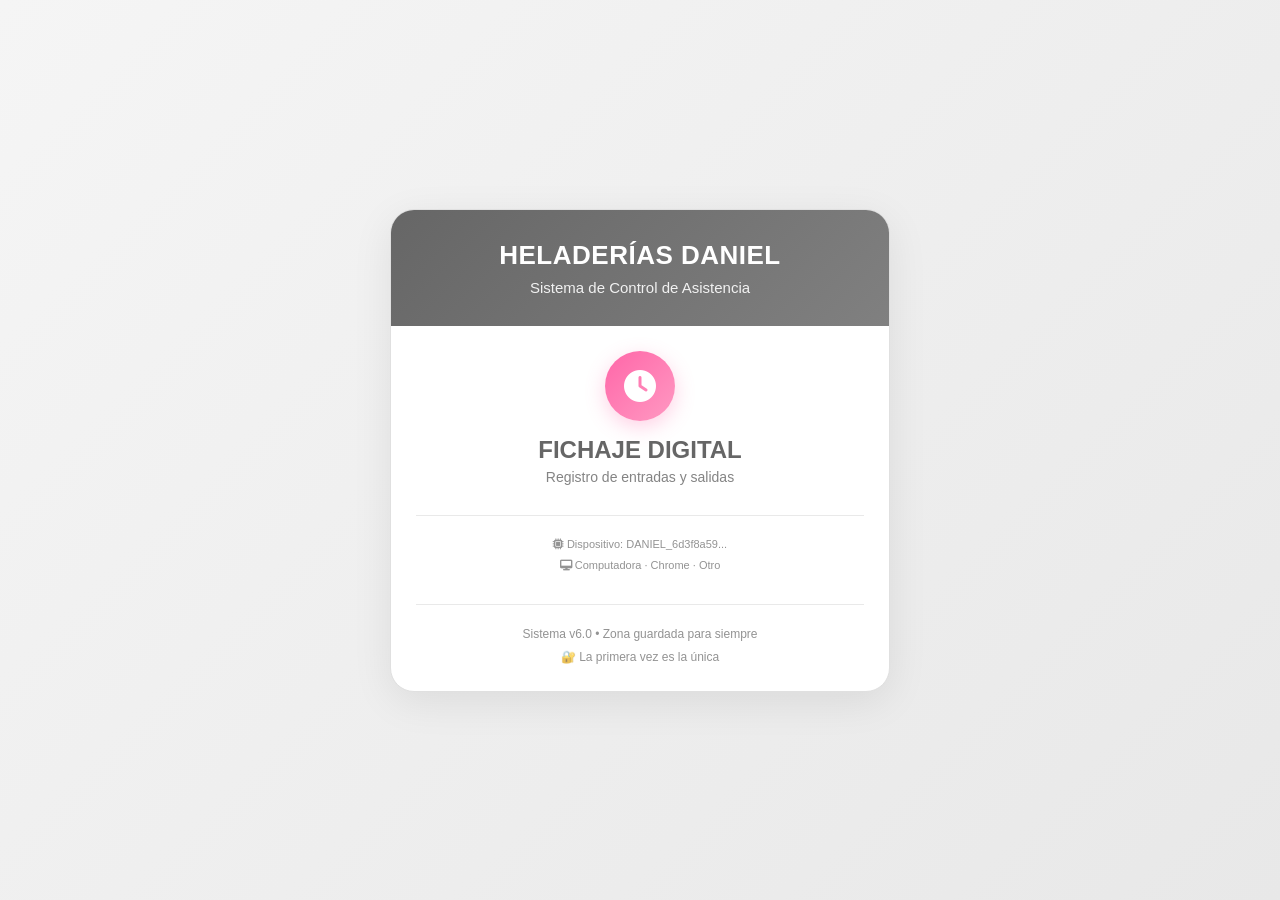
==== commit 8b0ab577: "Update viewport meta tag for better scaling" ====
--- a/index.html
+++ b/index.html
@@ -2,7 +2,7 @@
 <html>
 <head>
     <title>Sistema de Fichaje - Heladerías Daniel</title>
-    <meta name="viewport" content="width=device-width, initial-scale=1">
+    <meta name="viewport" content="width=device-width, initial-scale=1, maximum-scale=1, user-scalable=yes">
     <link rel="stylesheet" href="https://cdnjs.cloudflare.com/ajax/libs/font-awesome/6.4.0/css/all.min.css">
     <link rel="stylesheet" href="css/estilo.css">
 </head>
--- a/css/estilo.css
+++ b/css/estilo.css
@@ -0,0 +1,717 @@
+/* ============================================
+   ESTILO.CSS - Sistema de Fichaje Heladerías Daniel
+   Copia EXACTA de tu diseño original
+   ============================================ */
+
+:root {
+    --primary: #666666;      
+    --secondary: #FF66A8;   
+    --secondary-light: #FF99C2; 
+    --accent: #FF3366;      
+    --light: #FFFFFF;        
+    --light-gray: #F8F8F8;   
+    --medium-gray: #E0E0E0;  
+    --dark: #333333;        
+    --success: #4CAF50;      
+    --warning: #FF9800;      
+    --danger: #FF5252;       
+    --shadow: rgba(0, 0, 0, 0.1);
+}
+
+* {
+    margin: 0;
+    padding: 0;
+    box-sizing: border-box;
+}
+
+body {
+    font-family: 'Segoe UI', Tahoma, Geneva, Verdana, sans-serif;
+    background: linear-gradient(135deg, #f5f5f5 0%, #e8e8e8 100%);
+    min-height: 100vh;
+    padding: 20px;
+    display: flex;
+    justify-content: center;
+    align-items: center;
+}
+
+.container {
+    width: 100%;
+    max-width: 500px;
+    background: var(--light);
+    border-radius: 24px;
+    box-shadow: 0 10px 40px rgba(0, 0, 0, 0.08);
+    overflow: hidden;
+    border: 1px solid var(--medium-gray);
+}
+
+/* ============================================
+   HEADER
+   ============================================ */
+
+.header {
+    background: linear-gradient(135deg, var(--primary) 0%, #808080 100%);
+    color: white;
+    padding: 30px 25px;
+    text-align: center;
+    position: relative;
+}
+
+.header h1 {
+    font-size: 26px;
+    margin-bottom: 8px;
+    font-weight: 700;
+    letter-spacing: 0.5px;
+}
+
+.header .subtitle {
+    font-size: 15px;
+    opacity: 0.9;
+    font-weight: 300;
+}
+
+/* ============================================
+   CONTENIDO
+   ============================================ */
+
+.content {
+    padding: 0 25px 25px;
+}
+
+/* ============================================
+   LOGO
+   ============================================ */
+
+.logo {
+    text-align: center;
+    padding: 25px 25px 0;
+    margin-bottom: 5px;
+}
+
+.logo-icon {
+    background: linear-gradient(135deg, var(--secondary) 0%, var(--secondary-light) 100%);
+    width: 70px;
+    height: 70px;
+    border-radius: 50%;
+    display: flex;
+    align-items: center;
+    justify-content: center;
+    margin: 0 auto 15px;
+    box-shadow: 0 6px 20px rgba(255, 102, 168, 0.3);
+}
+
+.logo-icon i {
+    font-size: 32px;
+    color: white;
+}
+
+.logo h2 {
+    color: var(--primary);
+    font-size: 24px;
+    margin-bottom: 5px;
+    font-weight: 700;
+}
+
+.logo p {
+    color: var(--primary);
+    font-size: 14px;
+    font-weight: 400;
+    opacity: 0.8;
+}
+
+/* ============================================
+   PANTALLAS
+   ============================================ */
+
+.screen {
+    display: none;
+}
+
+.screen.active {
+    display: block;
+    animation: fadeIn 0.4s ease-out;
+}
+
+@keyframes fadeIn {
+    from { opacity: 0; transform: translateY(10px); }
+    to { opacity: 1; transform: translateY(0); }
+}
+
+.screen-title {
+    text-align: center;
+    margin-bottom: 25px;
+    color: var(--dark);
+    font-size: 18px;
+    font-weight: 600;
+    position: relative;
+    padding-bottom: 12px;
+}
+
+.screen-title::after {
+    content: "";
+    position: absolute;
+    bottom: 0;
+    left: 50%;
+    transform: translateX(-50%);
+    width: 60px;
+    height: 3px;
+    background: linear-gradient(to right, var(--secondary), var(--secondary-light));
+    border-radius: 2px;
+}
+
+/* ============================================
+   ZONAS - SELECCIÓN PRIMERA VEZ
+   ============================================ */
+
+.zonas-grid {
+    display: grid;
+    grid-template-columns: 1fr;
+    gap: 15px;
+    margin: 20px 0;
+}
+
+.zona-card {
+    background: var(--light-gray);
+    border-radius: 16px;
+    padding: 25px 20px;
+    text-align: center;
+    cursor: pointer;
+    transition: all 0.3s ease;
+    border: 2px solid transparent;
+    border-left: 5px solid var(--primary);
+    box-shadow: 0 3px 8px var(--shadow);
+}
+
+.zona-card:hover {
+    transform: translateY(-3px);
+    box-shadow: 0 8px 20px rgba(0,0,0,0.12);
+    background: white;
+    border-color: var(--secondary-light);
+}
+
+.zona-card i {
+    font-size: 40px;
+    color: var(--secondary);
+    margin-bottom: 15px;
+}
+
+.zona-card h3 {
+    font-size: 20px;
+    color: var(--dark);
+    margin-bottom: 8px;
+    font-weight: 700;
+}
+
+.zona-card p {
+    color: var(--primary);
+    font-size: 14px;
+}
+
+/* ============================================
+   CLAVE - INGRESO PRIMERA VEZ
+   ============================================ */
+
+.clave-box {
+    background: linear-gradient(135deg, rgba(255, 152, 0, 0.05) 0%, rgba(255, 193, 7, 0.03) 100%);
+    border-radius: 16px;
+    padding: 30px 25px;
+    margin: 20px 0;
+    border-left: 5px solid var(--warning);
+    text-align: center;
+}
+
+.clave-box i {
+    font-size: 50px;
+    color: var(--warning);
+    margin-bottom: 15px;
+}
+
+.clave-box h2 {
+    color: #856404;
+    margin-bottom: 10px;
+    font-size: 22px;
+}
+
+.clave-box p {
+    color: #666;
+    margin-bottom: 25px;
+}
+
+.zona-seleccionada {
+    font-size: 24px;
+    font-weight: 700;
+    color: var(--warning);
+    margin-bottom: 20px;
+}
+
+/* ============================================
+   INPUTS
+   ============================================ */
+
+.clave-input-container,
+.dni-input-container {
+    position: relative;
+    margin: 20px 0;
+}
+
+.clave-input,
+.dni-input {
+    width: 100%;
+    padding: 18px 18px 18px 55px;
+    font-size: 17px;
+    border: 2px solid var(--medium-gray);
+    border-radius: 14px;
+    transition: all 0.3s;
+    background: var(--light-gray);
+    color: var(--dark);
+}
+
+.clave-input:focus {
+    outline: none;
+    border-color: var(--warning);
+    box-shadow: 0 0 0 3px rgba(255, 152, 0, 0.2);
+    background: white;
+}
+
+.dni-input:focus {
+    outline: none;
+    border-color: var(--secondary);
+    box-shadow: 0 0 0 3px rgba(255, 102, 168, 0.2);
+    background: white;
+}
+
+.clave-input-container i,
+.dni-input-container i {
+    position: absolute;
+    left: 20px;
+    top: 50%;
+    transform: translateY(-50%);
+    color: var(--secondary);
+    font-size: 20px;
+}
+
+.clave-input-container i {
+    color: var(--warning);
+}
+
+/* ============================================
+   BOTONES
+   ============================================ */
+
+.action-btn {
+    width: 100%;
+    padding: 17px;
+    border: none;
+    border-radius: 14px;
+    background: linear-gradient(to right, var(--primary), #808080);
+    color: white;
+    font-size: 16px;
+    font-weight: 600;
+    cursor: pointer;
+    transition: all 0.3s ease;
+    margin-top: 10px;
+    display: flex;
+    align-items: center;
+    justify-content: center;
+    box-shadow: 0 4px 12px rgba(102, 102, 102, 0.25);
+}
+
+.action-btn:hover:not(:disabled) {
+    transform: translateY(-3px);
+    box-shadow: 0 8px 20px rgba(102, 102, 102, 0.35);
+    background: linear-gradient(to right, #555555, #707070);
+}
+
+.action-btn:active:not(:disabled) {
+    transform: translateY(-1px);
+}
+
+.action-btn:disabled {
+    background: #cccccc;
+    cursor: not-allowed;
+    transform: none;
+    box-shadow: none;
+}
+
+.action-btn i {
+    margin-right: 10px;
+    font-size: 17px;
+}
+
+.back-btn {
+    background: linear-gradient(to right, #999999, #aaaaaa);
+    box-shadow: 0 4px 12px rgba(153, 153, 153, 0.25);
+    margin-top: 15px;
+}
+
+.back-btn:hover:not(:disabled) {
+    background: linear-gradient(to right, #888888, #999999);
+    box-shadow: 0 8px 20px rgba(153, 153, 153, 0.35);
+}
+
+.reset-btn {
+    background: linear-gradient(to right, #dc3545, #c82333);
+    margin-top: 20px;
+}
+
+/* ============================================
+   BADGE DE ZONA
+   ============================================ */
+
+.zona-badge {
+    background: rgba(102, 102, 102, 0.05);
+    padding: 15px;
+    border-radius: 12px;
+    margin-bottom: 20px;
+    text-align: center;
+    border-left: 5px solid var(--secondary);
+}
+
+.zona-badge span {
+    font-weight: 700;
+    color: var(--secondary);
+}
+
+/* ============================================
+   LOCALES
+   ============================================ */
+
+.locales-grid {
+    display: grid;
+    grid-template-columns: 1fr;
+    gap: 12px;
+    margin-bottom: 30px;
+}
+
+.local-btn {
+    width: 100%;
+    padding: 18px;
+    border: none;
+    border-radius: 14px;
+    background: var(--light-gray);
+    color: var(--dark);
+    font-size: 16px;
+    font-weight: 600;
+    cursor: pointer;
+    transition: all 0.3s ease;
+    display: flex;
+    align-items: center;
+    justify-content: flex-start;
+    position: relative;
+    overflow: hidden;
+    box-shadow: 0 3px 8px var(--shadow);
+    border-left: 5px solid var(--primary);
+}
+
+.local-btn:hover:not(:disabled) {
+    background: white;
+    transform: translateY(-3px);
+    box-shadow: 0 6px 15px rgba(0, 0, 0, 0.12);
+}
+
+.local-btn .icon {
+    background: rgba(102, 102, 102, 0.1);
+    width: 45px;
+    height: 45px;
+    border-radius: 10px;
+    display: flex;
+    align-items: center;
+    justify-content: center;
+    margin-right: 15px;
+    font-size: 20px;
+    color: var(--primary);
+    flex-shrink: 0;
+}
+
+.local-btn .local-info {
+    text-align: left;
+}
+
+.local-btn .local-name {
+    font-size: 17px;
+    font-weight: 700;
+    margin-bottom: 3px;
+    color: var(--dark);
+}
+
+.local-btn .local-type {
+    font-size: 12px;
+    color: var(--primary);
+    font-weight: 400;
+}
+
+/* ============================================
+   SECCIÓN DE SALIDA
+   ============================================ */
+
+.salida-section {
+    margin-top: 30px;
+    padding-top: 25px;
+    border-top: 1px solid var(--medium-gray);
+    position: relative;
+}
+
+.salida-section::before {
+    content: "SALIDA";
+    position: absolute;
+    top: -12px;
+    left: 50%;
+    transform: translateX(-50%);
+    background: var(--light);
+    padding: 0 15px;
+    color: var(--accent);
+    font-size: 13px;
+    font-weight: 700;
+    letter-spacing: 1px;
+}
+
+.salida-btn {
+    border-left: 5px solid var(--accent);
+    background: linear-gradient(to right, rgba(255, 51, 102, 0.05), rgba(255, 51, 102, 0.02));
+}
+
+.salida-btn .icon {
+    background: rgba(255, 51, 102, 0.15);
+    color: var(--accent);
+}
+
+.salida-btn .local-name {
+    color: var(--accent);
+}
+
+.salida-btn:hover:not(:disabled) {
+    background: linear-gradient(to right, rgba(255, 51, 102, 0.1), rgba(255, 51, 102, 0.05));
+}
+
+/* ============================================
+   PANTALLA DE DNI
+   ============================================ */
+
+.local-info-card {
+    background: linear-gradient(135deg, rgba(102, 102, 102, 0.05) 0%, rgba(255, 102, 168, 0.03) 100%);
+    padding: 20px;
+    border-radius: 14px;
+    text-align: center;
+    margin-bottom: 25px;
+    border: 1px solid var(--medium-gray);
+    position: relative;
+    overflow: hidden;
+    border-left: 5px solid var(--primary);
+}
+
+.local-info-card.salida {
+    background: linear-gradient(135deg, rgba(255, 51, 102, 0.05) 0%, rgba(255, 102, 168, 0.03) 100%);
+    border-left-color: var(--accent);
+}
+
+.local-info-card h3 {
+    font-size: 18px;
+    margin-bottom: 5px;
+    color: var(--dark);
+}
+
+.local-info-card .local-name {
+    font-size: 22px;
+    font-weight: 700;
+    color: var(--primary);
+    margin-bottom: 5px;
+}
+
+.local-info-card.salida .local-name {
+    color: var(--accent);
+}
+
+.local-info-card .fichaje-type {
+    display: inline-block;
+    padding: 5px 15px;
+    background: var(--primary);
+    color: white;
+    border-radius: 20px;
+    font-size: 13px;
+    font-weight: 600;
+    margin-top: 5px;
+    letter-spacing: 0.5px;
+}
+
+.local-info-card.salida .fichaje-type {
+    background: var(--accent);
+}
+
+.input-group {
+    margin: 25px 0;
+}
+
+.dni-label {
+    display: block;
+    margin-bottom: 10px;
+    font-weight: 600;
+    color: var(--dark);
+    font-size: 15px;
+    text-align: center;
+}
+
+/* ============================================
+   REGISTRO DE DISPOSITIVO
+   ============================================ */
+
+.device-id {
+    font-family: monospace;
+    background: white;
+    padding: 15px;
+    border-radius: 12px;
+    border: 2px dashed var(--danger);
+    text-align: center;
+    margin: 15px 0;
+    word-break: break-all;
+}
+
+/* ============================================
+   MENSAJES
+   ============================================ */
+
+.message {
+    padding: 18px;
+    margin: 20px 0;
+    border-radius: 14px;
+    text-align: center;
+    font-size: 15px;
+    display: none;
+    line-height: 1.5;
+    border-left: 5px solid transparent;
+}
+
+.message.success {
+    background: rgba(76, 175, 80, 0.1);
+    color: #1b5e20;
+    border-left-color: var(--success);
+    display: block;
+}
+
+.message.error {
+    background: rgba(255, 82, 82, 0.1);
+    color: #b71c1c;
+    border-left-color: var(--danger);
+    display: block;
+}
+
+.message.warning {
+    background: rgba(255, 152, 0, 0.1);
+    color: #856404;
+    border-left-color: var(--warning);
+    display: block;
+}
+
+.message.loading {
+    background: rgba(255, 152, 0, 0.1);
+    color: #e65100;
+    border-left-color: var(--warning);
+    display: block;
+}
+
+/* ============================================
+   FOOTER Y INFO DISPOSITIVO
+   ============================================ */
+
+.device-info {
+    text-align: center;
+    margin-top: 30px;
+    padding-top: 20px;
+    border-top: 1px solid var(--medium-gray);
+    color: var(--primary);
+    font-size: 11px;
+    line-height: 1.5;
+    opacity: 0.7;
+    word-break: break-all;
+}
+
+.footer {
+    text-align: center;
+    margin-top: 30px;
+    padding-top: 20px;
+    border-top: 1px solid var(--medium-gray);
+    color: var(--primary);
+    font-size: 12px;
+    line-height: 1.5;
+    opacity: 0.7;
+}
+
+.footer p:first-child {
+    margin-bottom: 5px;
+}
+
+/* ============================================
+   RESPONSIVE
+   ============================================ */
+
+@media (max-width: 600px) {
+    .container {
+        border-radius: 20px;
+    }
+    
+    .header {
+        padding: 25px 20px;
+    }
+    
+    .header h1 {
+        font-size: 22px;
+    }
+    
+    .logo {
+        padding: 20px 20px 0;
+    }
+    
+    .content {
+        padding: 0 20px 20px;
+    }
+    
+    .local-btn {
+        padding: 16px;
+    }
+    
+    .dni-input,
+    .clave-input {
+        padding: 16px 16px 16px 50px;
+        font-size: 16px;
+    }
+    
+    .action-btn {
+        padding: 16px;
+    }
+}
+
+@media (max-width: 400px) {
+    body {
+        padding: 15px;
+    }
+    
+    .header h1 {
+        font-size: 20px;
+    }
+    
+    .logo h2 {
+        font-size: 22px;
+    }
+    
+    .local-btn .local-name {
+        font-size: 16px;
+    }
+}
+
+/* ============================================
+   UTILIDADES
+   ============================================ */
+
+.hidden {
+    display: none !important;
+}
+
+.text-center {
+    text-align: center;
+}
+
+.mt-20 {
+    margin-top: 20px;
+}
+
+.mb-20 {
+    margin-bottom: 20px;
+}
